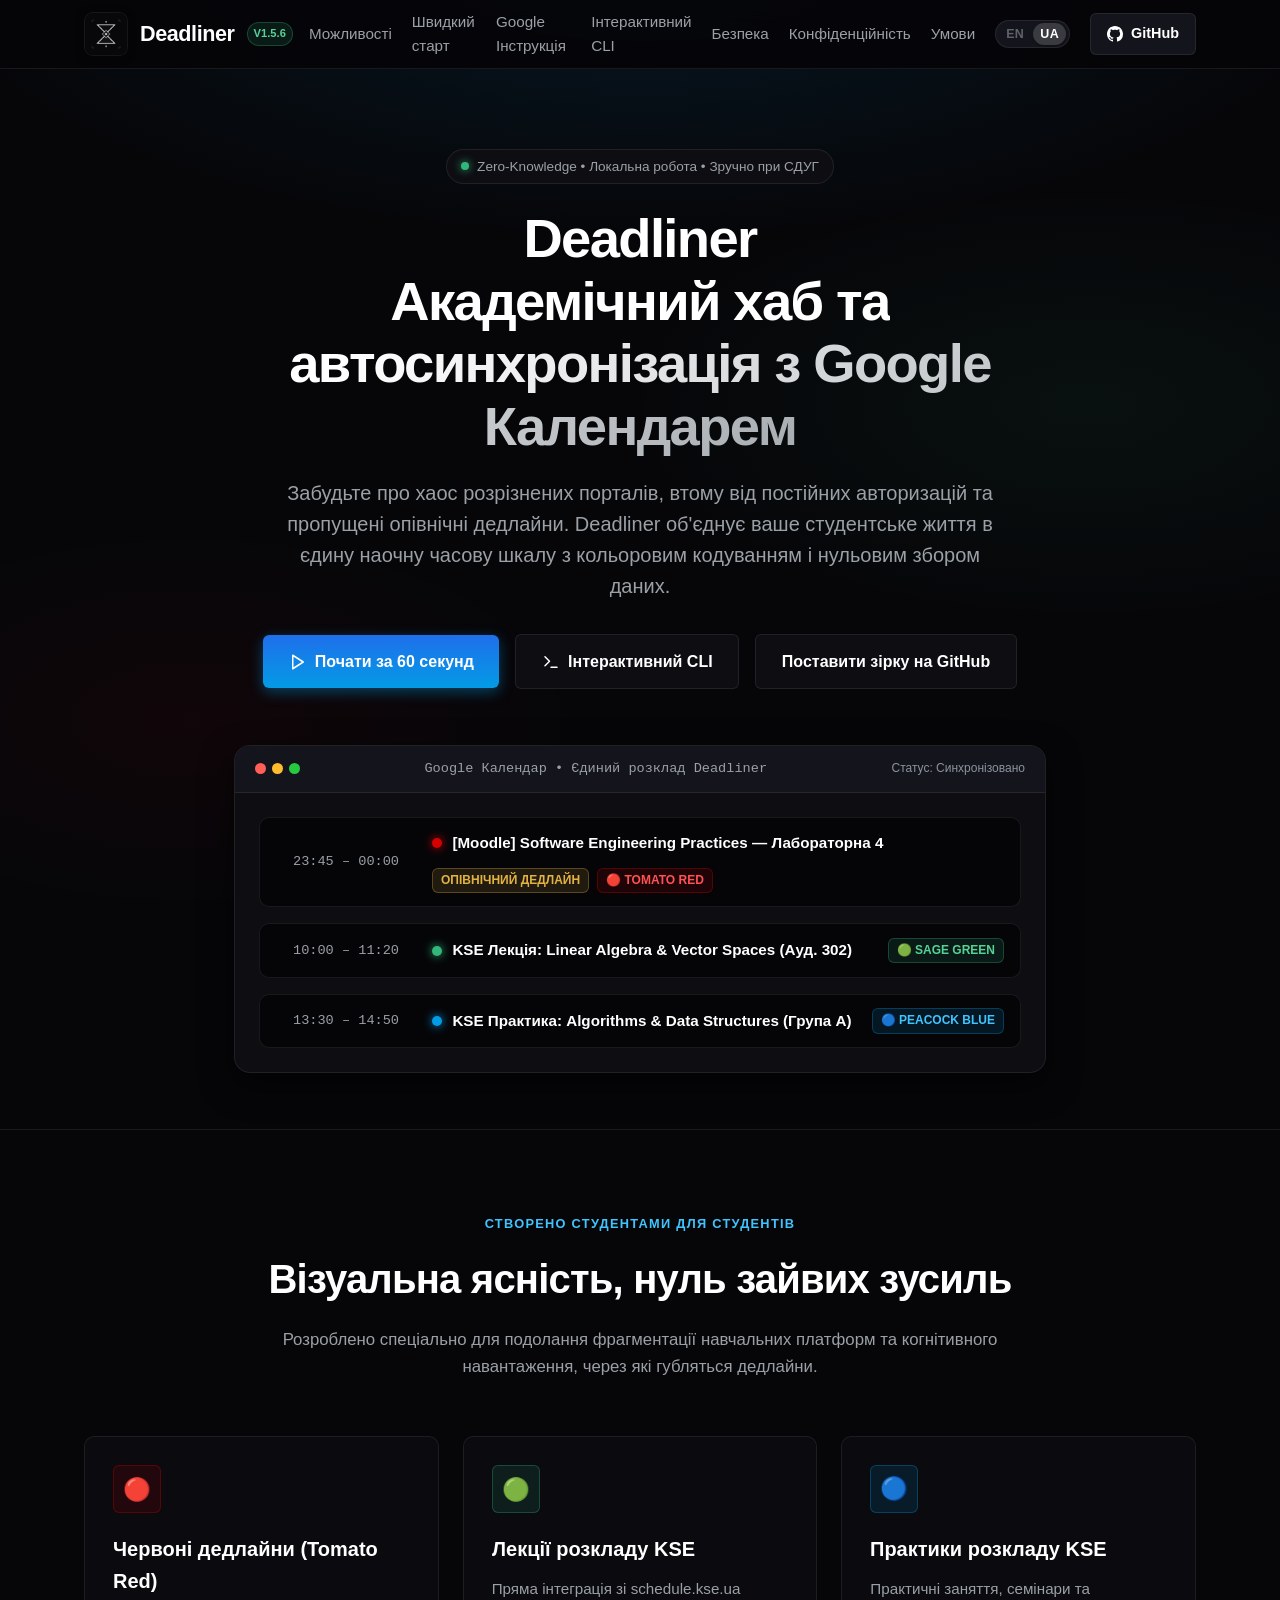
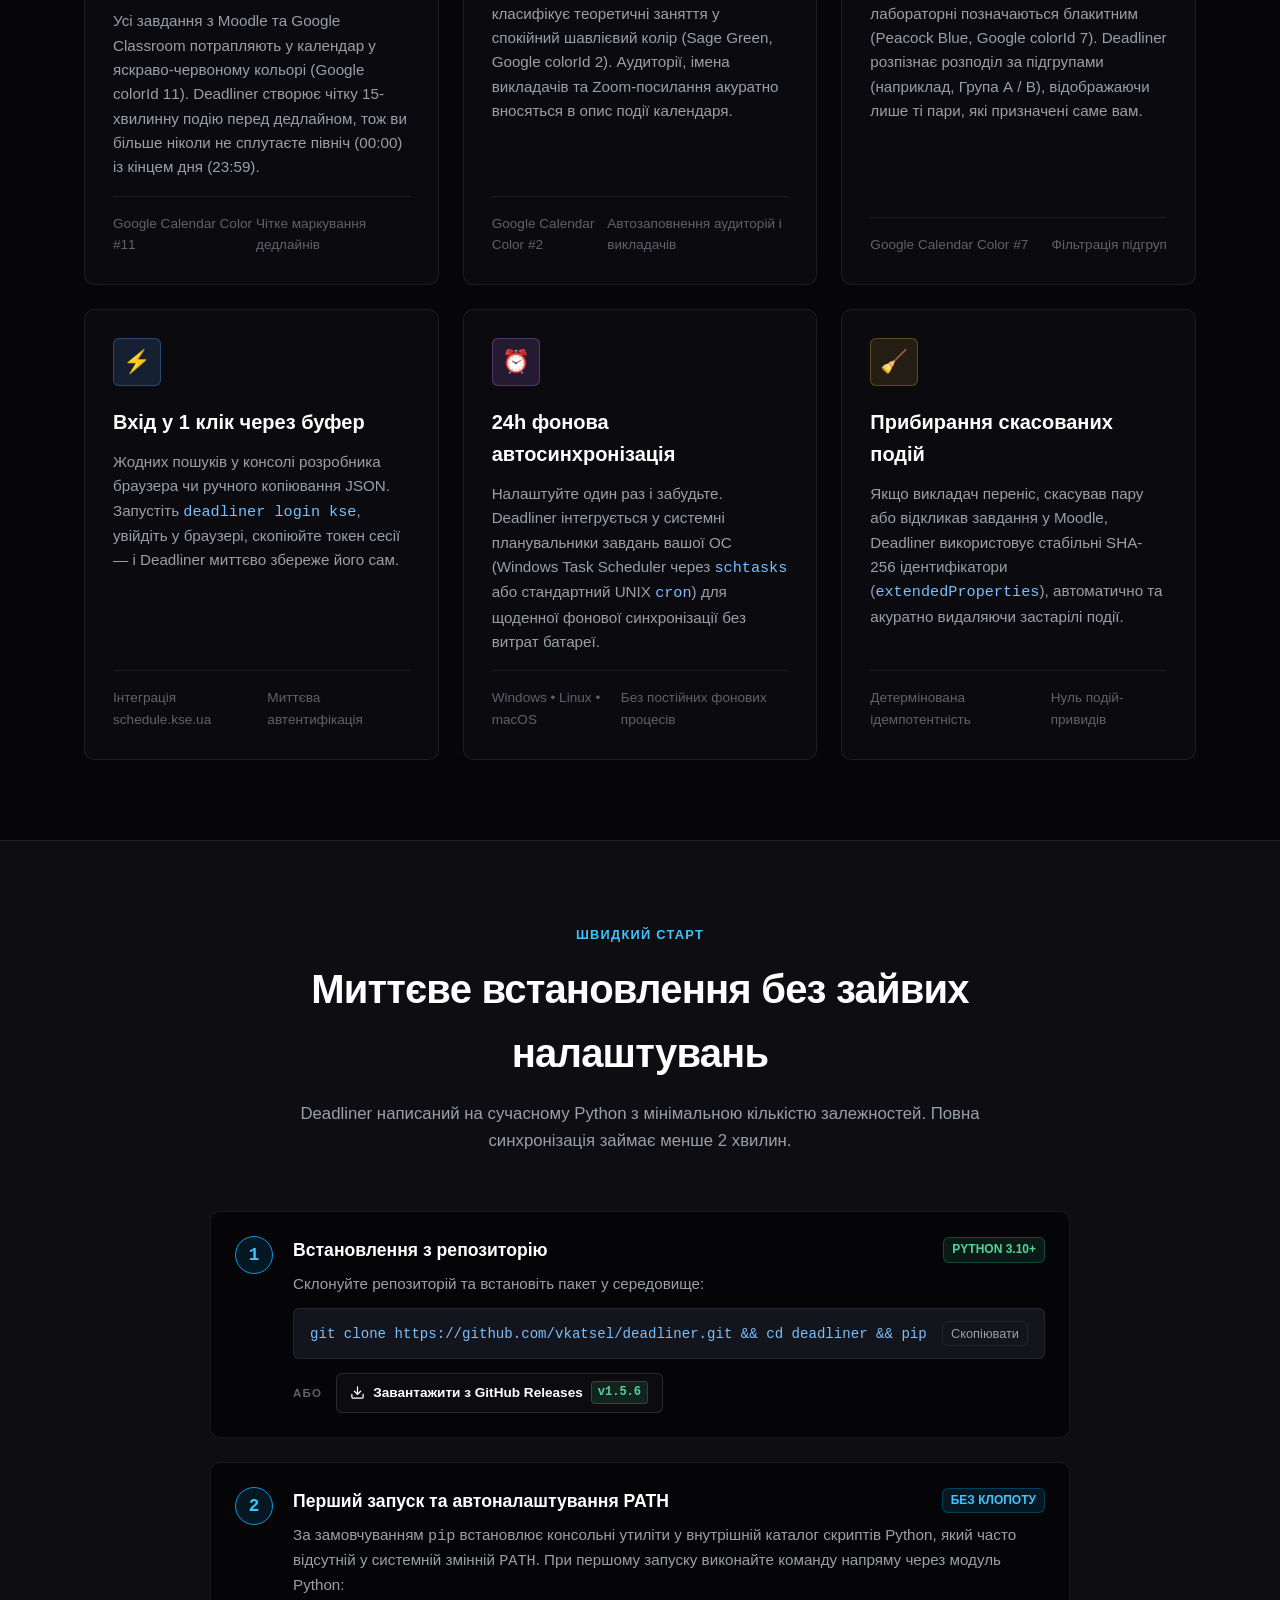
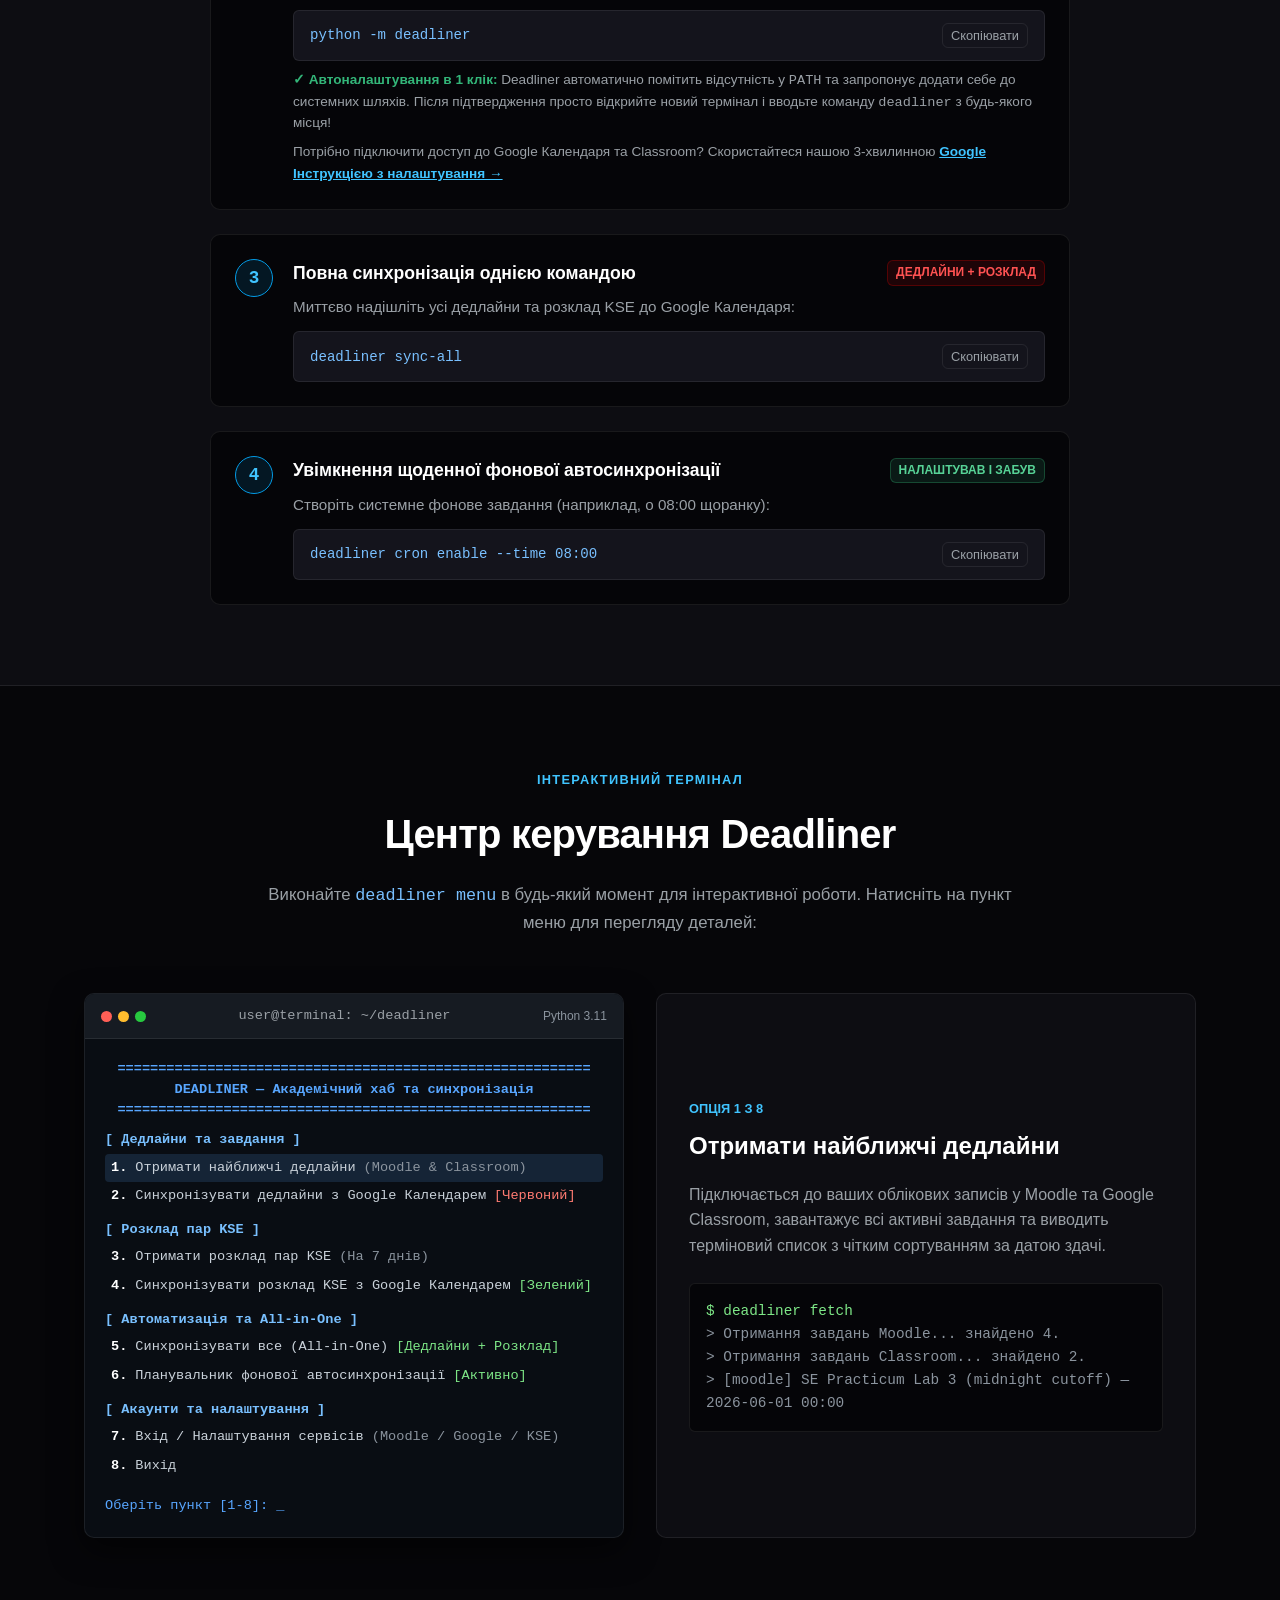
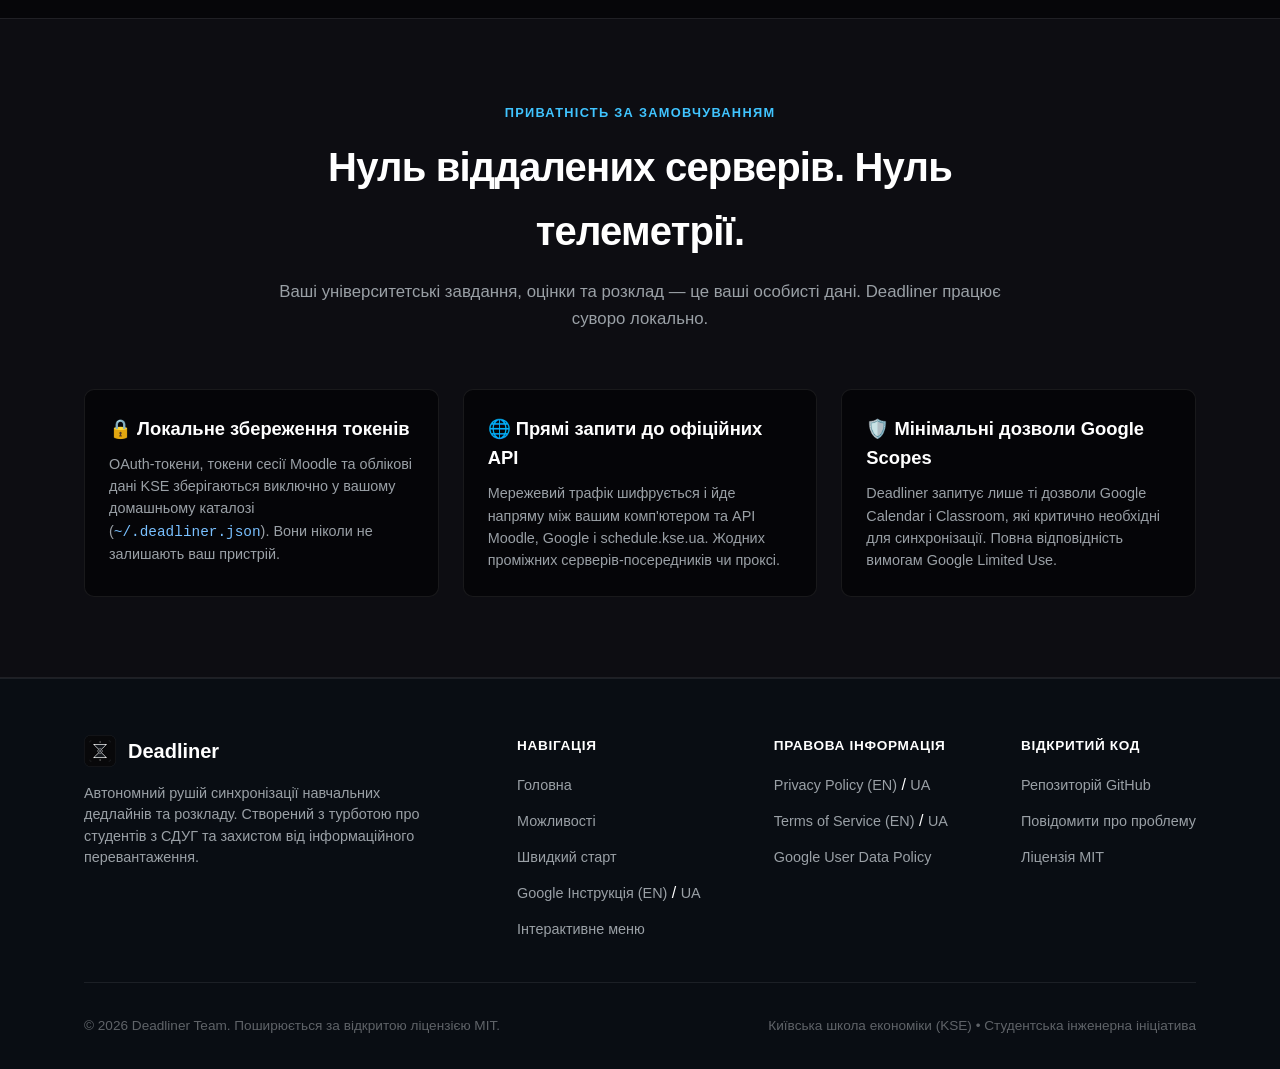
==== docs/uk/index.html @ 5d788db0 "refactor(docs): organize Ukrainian localization into docs/uk/ subfolder and standardize relative lin" ====
<!DOCTYPE html>
<html lang="uk">
<head>
  <meta charset="UTF-8">
  <meta name="viewport" content="width=device-width, initial-scale=1.0">
  <title>Deadliner — Академічний хаб та синхронізація з календарем</title>
  <meta name="description" content="Більше жодних пропущених дедлайнів в університеті. Автоматична синхронізація з Moodle та розкладом KSE напряму до вашого Google Календаря.">
  <link rel="icon" type="image/png" href="../assets/logo.png">
  <link rel="stylesheet" href="../assets/style.css">
  <meta name="google-site-verification" content="aEbnSVAT5-mh2hJIc8EtZsvRGz0whY2GfawaGZKs8vk" />
</head>
<body>
  <!-- Site Header / Navigation -->
  <header class="site-header">
    <div class="container nav-wrap">
      <a href="index.html" class="brand-link" aria-label="Deadliner Головна">
        <img src="../assets/logo.png" alt="Логотип Deadliner" class="brand-logo" width="44" height="44">
        <span class="brand-title">Deadliner</span>
        <span class="brand-badge">v1.5.6</span>
      </a>
      <nav class="main-nav" aria-label="Головна навігація">
        <a href="#features" class="nav-link">Можливості</a>
        <a href="#quickstart" class="nav-link">Швидкий старт</a>
        <a href="google_setup_guide.html" class="nav-link">Google Інструкція</a>
        <a href="#menu-showcase" class="nav-link">Інтерактивний CLI</a>
        <a href="#security" class="nav-link">Безпека</a>
        <a href="privacy.html" class="nav-link">Конфіденційність</a>
        <a href="terms.html" class="nav-link">Умови</a>
        <div class="lang-switch" aria-label="Вибір мови">
          <a href="../index.html" class="lang-opt" title="English version">EN</a>
          <span class="lang-opt active" aria-current="page">UA</span>
        </div>
        <a href="https://github.com/vkatsel/deadliner" class="btn-github" target="_blank" rel="noopener noreferrer">
          <svg height="16" width="16" viewBox="0 0 16 16" fill="currentColor" aria-hidden="true">
            <path d="M8 0C3.58 0 0 3.58 0 8c0 3.54 2.29 6.53 5.47 7.59.4.07.55-.17.55-.38 0-.19-.01-.82-.01-1.49-2.01.37-2.53-.49-2.69-.94-.09-.23-.48-.94-.82-1.13-.28-.15-.68-.52-.01-.53.63-.01 1.08.58 1.23.82.72 1.21 1.87.87 2.33.66.07-.52.28-.87.51-1.07-1.78-.2-3.64-.89-3.64-3.95 0-.87.31-1.59.82-2.15-.08-.2-.36-1.02.08-2.12 0 0 .67-.21 2.2.82.64-.18 1.32-.27 2-.27.68 0 1.36.09 2 .27 1.53-1.04 2.2-.82 2.2-.82.44 1.1.16 1.92.08 2.12.51.56.82 1.27.82 2.15 0 3.07-1.87 3.75-3.65 3.95.29.25.54.73.54 1.48 0 1.07-.01 1.93-.01 2.2 0 .21.15.46.55.38A8.013 8.013 0 0016 8c0-4.42-3.58-8-8-8z"></path>
          </svg>
          GitHub
        </a>
      </nav>
    </div>
  </header>

  <!-- Hero Section -->
  <main>
    <section class="hero-section">
      <div class="container hero-content">
        <div class="hero-pill">
          <span class="dot"></span>
          <span>Zero-Knowledge &bull; Локальна робота &bull; Зручно при СДУГ</span>
        </div>

        <h1 class="hero-title">
          Deadliner<br>
          <span class="gradient-text">Академічний хаб та автосинхронізація з Google Календарем</span>
        </h1>

        <p class="hero-subtitle">
          Забудьте про хаос розрізнених порталів, втому від постійних авторизацій та пропущені опівнічні дедлайни.
          Deadliner об'єднує ваше студентське життя в єдину наочну часову шкалу з кольоровим кодуванням і нульовим збором даних.
        </p>

        <div class="hero-actions">
          <a href="#quickstart" class="btn-primary">
            <svg width="18" height="18" viewBox="0 0 24 24" fill="none" stroke="currentColor" stroke-width="2" stroke-linecap="round" stroke-linejoin="round"><polygon points="5 3 19 12 5 21 5 3"></polygon></svg>
            Почати за 60 секунд
          </a>
          <a href="#menu-showcase" class="btn-secondary">
            <svg width="18" height="18" viewBox="0 0 24 24" fill="none" stroke="currentColor" stroke-width="2" stroke-linecap="round" stroke-linejoin="round"><polyline points="4 17 10 11 4 5"></polyline><line x1="12" y1="19" x2="20" y2="19"></line></svg>
            Інтерактивний CLI
          </a>
          <a href="https://github.com/vkatsel/deadliner" class="btn-secondary" target="_blank" rel="noopener noreferrer">
            Поставити зірку на GitHub
          </a>
        </div>

        <!-- Live Calendar Visualization Card -->
        <div class="hero-preview" aria-label="Попередній перегляд календаря">
          <div class="preview-topbar">
            <div class="window-dots">
              <span class="window-dot dot-red"></span>
              <span class="window-dot dot-yellow"></span>
              <span class="window-dot dot-green"></span>
            </div>
            <span class="preview-title">Google Календар &bull; Єдиний розклад Deadliner</span>
            <span style="font-size: 0.75rem; color: #8b949e;">Статус: Синхронізовано</span>
          </div>

          <div class="calendar-mockup">
            <!-- Event 1: Red Deadline -->
            <div class="calendar-row">
              <div class="calendar-time">23:45 – 00:00</div>
              <div class="calendar-event">
                <div class="event-details">
                  <span class="event-indicator indicator-tomato" title="Tomato Red Дедлайн"></span>
                  <span class="event-title">[Moodle] Software Engineering Practices — Лабораторна 4</span>
                </div>
                <div style="display: flex; gap: 0.5rem; align-items: center;">
                  <span class="badge-tag badge-warning">опівнічний дедлайн</span>
                  <span class="badge-tag badge-tomato">🔴 Tomato Red</span>
                </div>
              </div>
            </div>

            <!-- Event 2: Green Lecture -->
            <div class="calendar-row">
              <div class="calendar-time">10:00 – 11:20</div>
              <div class="calendar-event">
                <div class="event-details">
                  <span class="event-indicator indicator-sage" title="Sage Green Лекція"></span>
                  <span class="event-title">KSE Лекція: Linear Algebra &amp; Vector Spaces (Ауд. 302)</span>
                </div>
                <div style="display: flex; gap: 0.5rem; align-items: center;">
                  <span class="badge-tag badge-sage">🟢 Sage Green</span>
                </div>
              </div>
            </div>

            <!-- Event 3: Blue Practice -->
            <div class="calendar-row">
              <div class="calendar-time">13:30 – 14:50</div>
              <div class="calendar-event">
                <div class="event-details">
                  <span class="event-indicator indicator-peacock" title="Peacock Blue Практика"></span>
                  <span class="event-title">KSE Практика: Algorithms &amp; Data Structures (Група A)</span>
                </div>
                <div style="display: flex; gap: 0.5rem; align-items: center;">
                  <span class="badge-tag badge-peacock">🔵 Peacock Blue</span>
                </div>
              </div>
            </div>
          </div>
        </div>
      </div>
    </section>

    <!-- Visual Features Section -->
    <section id="features" class="features-section">
      <div class="container">
        <div class="section-header">
          <span class="section-subtitle-badge">Створено студентами для студентів</span>
          <h2 class="section-title">Візуальна ясність, нуль зайвих зусиль</h2>
          <p class="section-description">
            Розроблено спеціально для подолання фрагментації навчальних платформ та когнітивного навантаження, через які губляться дедлайни.
          </p>
        </div>

        <div class="features-grid">
          <!-- Feature 1: Tomato Red Deadlines -->
          <article class="feature-card card-tomato">
            <div class="feature-icon-wrap">🔴</div>
            <h3 class="feature-title">Червоні дедлайни (Tomato Red)</h3>
            <p class="feature-desc">
              Усі завдання з Moodle та Google Classroom потрапляють у календар у яскраво-червоному кольорі (Google colorId 11). Deadliner створює чітку 15-хвилинну подію перед дедлайном, тож ви більше ніколи не сплутаєте північ (00:00) із кінцем дня (23:59).
            </p>
            <div class="feature-meta">
              <span>Google Calendar Color #11</span>
              <span>Чітке маркування дедлайнів</span>
            </div>
          </article>

          <!-- Feature 2: Sage Green Lectures -->
          <article class="feature-card card-sage">
            <div class="feature-icon-wrap">🟢</div>
            <h3 class="feature-title">Лекції розкладу KSE</h3>
            <p class="feature-desc">
              Пряма інтеграція зі schedule.kse.ua класифікує теоретичні заняття у спокійний шавлієвий колір (Sage Green, Google colorId 2). Аудиторії, імена викладачів та Zoom-посилання акуратно вносяться в опис події календаря.
            </p>
            <div class="feature-meta">
              <span>Google Calendar Color #2</span>
              <span>Автозаповнення аудиторій і викладачів</span>
            </div>
          </article>

          <!-- Feature 3: Peacock Blue Practices -->
          <article class="feature-card card-peacock">
            <div class="feature-icon-wrap">🔵</div>
            <h3 class="feature-title">Практики розкладу KSE</h3>
            <p class="feature-desc">
              Практичні заняття, семінари та лабораторні позначаються блакитним (Peacock Blue, Google colorId 7). Deadliner розпізнає розподіл за підгрупами (наприклад, Група А / B), відображаючи лише ті пари, які призначені саме вам.
            </p>
            <div class="feature-meta">
              <span>Google Calendar Color #7</span>
              <span>Фільтрація підгруп</span>
            </div>
          </article>

          <!-- Feature 4: 1-Click Clipboard Login -->
          <article class="feature-card card-cyan">
            <div class="feature-icon-wrap">⚡</div>
            <h3 class="feature-title">Вхід у 1 клік через буфер</h3>
            <p class="feature-desc">
              Жодних пошуків у консолі розробника браузера чи ручного копіювання JSON. Запустіть <code style="color: #79c0ff;">deadliner login kse</code>, увійдіть у браузері, скопіюйте токен сесії — і Deadliner миттєво збереже його сам.
            </p>
            <div class="feature-meta">
              <span>Інтеграція schedule.kse.ua</span>
              <span>Миттєва автентифікація</span>
            </div>
          </article>

          <!-- Feature 5: 24h Background Auto-Sync -->
          <article class="feature-card card-purple">
            <div class="feature-icon-wrap">⏰</div>
            <h3 class="feature-title">24h фонова автосинхронізація</h3>
            <p class="feature-desc">
              Налаштуйте один раз і забудьте. Deadliner інтегрується у системні планувальники завдань вашої ОС (Windows Task Scheduler через <code style="color: #79c0ff;">schtasks</code> або стандартний UNIX <code style="color: #79c0ff;">cron</code>) для щоденної фонової синхронізації без витрат батареї.
            </p>
            <div class="feature-meta">
              <span>Windows &bull; Linux &bull; macOS</span>
              <span>Без постійних фонових процесів</span>
            </div>
          </article>

          <!-- Feature 6: Automatic Cancellation Reconciliation -->
          <article class="feature-card card-amber">
            <div class="feature-icon-wrap">🧹</div>
            <h3 class="feature-title">Прибирання скасованих подій</h3>
            <p class="feature-desc">
              Якщо викладач переніс, скасував пару або відкликав завдання у Moodle, Deadliner використовує стабільні SHA-256 ідентифікатори (<code style="color: #79c0ff;">extendedProperties</code>), автоматично та акуратно видаляючи застарілі події.
            </p>
            <div class="feature-meta">
              <span>Детермінована ідемпотентність</span>
              <span>Нуль подій-привидів</span>
            </div>
          </article>
        </div>
      </div>
    </section>

    <!-- Quickstart / Installation Guide -->
    <section id="quickstart" class="quickstart-section">
      <div class="container">
        <div class="section-header">
          <span class="section-subtitle-badge">Швидкий старт</span>
          <h2 class="section-title">Миттєве встановлення без зайвих налаштувань</h2>
          <p class="section-description">
            Deadliner написаний на сучасному Python з мінімальною кількістю залежностей. Повна синхронізація займає менше 2 хвилин.
          </p>
        </div>

        <div class="steps-list">
          <!-- Step 1 -->
          <div class="step-item">
            <div class="step-num">1</div>
            <div class="step-body">
              <div class="step-header">
                <h3 class="step-title">Встановлення з репозиторію</h3>
                <span class="badge-tag badge-sage">Python 3.10+</span>
              </div>
              <p class="step-desc">Склонуйте репозиторій та встановіть пакет у середовище:</p>
              <div class="code-box">
                <code>git clone https://github.com/vkatsel/deadliner.git &amp;&amp; cd deadliner &amp;&amp; pip install -e .</code>
                <button class="btn-copy" onclick="copyCode(this, 'git clone https://github.com/vkatsel/deadliner.git && cd deadliner && pip install -e .')">Скопіювати</button>
              </div>
              <div class="install-alt-wrap">
                <span class="or-separator">АБО</span>
                <a href="https://github.com/vkatsel/deadliner/releases/latest" class="btn-release" target="_blank" rel="noopener noreferrer">
                  <svg width="15" height="15" viewBox="0 0 24 24" fill="none" stroke="currentColor" stroke-width="2" stroke-linecap="round" stroke-linejoin="round"><path d="M21 15v4a2 2 0 0 1-2 2H5a2 2 0 0 1-2-2v-4"></path><polyline points="7 10 12 15 17 10"></polyline><line x1="12" y1="15" x2="12" y2="3"></line></svg>
                  <span>Завантажити з GitHub Releases</span>
                  <span class="release-tag-badge">v1.5.6</span>
                </a>
              </div>
            </div>
          </div>

          <!-- Step 2 -->
          <div class="step-item">
            <div class="step-num">2</div>
            <div class="step-body">
              <div class="step-header">
                <h3 class="step-title">Перший запуск та автоналаштування PATH</h3>
                <span class="badge-tag badge-peacock">Без клопоту</span>
              </div>
              <p class="step-desc">
                За замовчуванням <code>pip</code> встановлює консольні утиліти у внутрішній каталог скриптів Python, який часто відсутній у системній змінній <code>PATH</code>. При першому запуску виконайте команду напряму через модуль Python:
              </p>
              <div class="code-box">
                <code>python -m deadliner</code>
                <button class="btn-copy" onclick="copyCode(this, 'python -m deadliner')">Скопіювати</button>
              </div>
              <p style="margin-top: 0.6rem; font-size: 0.85rem; color: var(--text-secondary); line-height: 1.5;">
                <span style="color: #33b679; font-weight: 600;">✓ Автоналаштування в 1 клік:</span> Deadliner автоматично помітить відсутність у <code>PATH</code> та запропонує додати себе до системних шляхів. Після підтвердження просто відкрийте новий термінал і вводьте команду <code>deadliner</code> з будь-якого місця!
              </p>
              <p style="margin-top: 0.5rem; font-size: 0.85rem; color: var(--text-secondary);">
                Потрібно підключити доступ до Google Календаря та Classroom? Скористайтеся нашою 3-хвилинною 
                <a href="google_setup_guide.html" style="color: var(--color-peacock-light); text-decoration: underline; font-weight: 600;">Google Інструкцією з налаштування &rarr;</a>
              </p>
            </div>
          </div>

          <!-- Step 3 -->
          <div class="step-item">
            <div class="step-num">3</div>
            <div class="step-body">
              <div class="step-header">
                <h3 class="step-title">Повна синхронізація однією командою</h3>
                <span class="badge-tag badge-tomato">Дедлайни + Розклад</span>
              </div>
              <p class="step-desc">Миттєво надішліть усі дедлайни та розклад KSE до Google Календаря:</p>
              <div class="code-box">
                <code>deadliner sync-all</code>
                <button class="btn-copy" onclick="copyCode(this, 'deadliner sync-all')">Скопіювати</button>
              </div>
            </div>
          </div>

          <!-- Step 4 -->
          <div class="step-item">
            <div class="step-num">4</div>
            <div class="step-body">
              <div class="step-header">
                <h3 class="step-title">Увімкнення щоденної фонової автосинхронізації</h3>
                <span class="badge-tag badge-sage">Налаштував і забув</span>
              </div>
              <p class="step-desc">Створіть системне фонове завдання (наприклад, о 08:00 щоранку):</p>
              <div class="code-box">
                <code>deadliner cron enable --time 08:00</code>
                <button class="btn-copy" onclick="copyCode(this, 'deadliner cron enable --time 08:00')">Скопіювати</button>
              </div>
            </div>
          </div>
        </div>
      </div>
    </section>

    <!-- Interactive Menu Showcase -->
    <section id="menu-showcase" class="menu-section">
      <div class="container">
        <div class="section-header">
          <span class="section-subtitle-badge">Інтерактивний термінал</span>
          <h2 class="section-title">Центр керування Deadliner</h2>
          <p class="section-description">
            Виконайте <code style="color: #79c0ff;">deadliner menu</code> в будь-який момент для інтерактивної роботи. Натисніть на пункт меню для перегляду деталей:
          </p>
        </div>

        <div class="menu-layout">
          <!-- Terminal View -->
          <div class="terminal-window">
            <div class="terminal-header">
              <div class="window-dots">
                <span class="window-dot dot-red"></span>
                <span class="window-dot dot-yellow"></span>
                <span class="window-dot dot-green"></span>
              </div>
              <span class="preview-title">user@terminal: ~/deadliner</span>
              <span style="font-size: 0.75rem; color: #8b949e;">Python 3.11</span>
            </div>

            <div class="terminal-body" id="terminal-options">
              <div class="terminal-title-bar">==========================================================<br>DEADLINER — Академічний хаб та синхронізація<br>==========================================================</div>

              <div class="term-section-header">[ Дедлайни та завдання ]</div>
              <div class="term-opt active" data-opt="1" onclick="selectOption('1')">
                <span class="num">1.</span>
                <span class="text">Отримати найближчі дедлайни</span>
                <span class="badge-dim">(Moodle &amp; Classroom)</span>
              </div>
              <div class="term-opt" data-opt="2" onclick="selectOption('2')">
                <span class="num">2.</span>
                <span class="text">Синхронізувати дедлайни з Google Календарем</span>
                <span class="badge-red">[Червоний]</span>
              </div>

              <div class="term-section-header">[ Розклад пар KSE ]</div>
              <div class="term-opt" data-opt="3" onclick="selectOption('3')">
                <span class="num">3.</span>
                <span class="text">Отримати розклад пар KSE</span>
                <span class="badge-dim">(На 7 днів)</span>
              </div>
              <div class="term-opt" data-opt="4" onclick="selectOption('4')">
                <span class="num">4.</span>
                <span class="text">Синхронізувати розклад KSE з Google Календарем</span>
                <span class="badge-green">[Зелений]</span>
              </div>

              <div class="term-section-header">[ Автоматизація та All-in-One ]</div>
              <div class="term-opt" data-opt="5" onclick="selectOption('5')">
                <span class="num">5.</span>
                <span class="text">Синхронізувати все (All-in-One)</span>
                <span class="badge-green">[Дедлайни + Розклад]</span>
              </div>
              <div class="term-opt" data-opt="6" onclick="selectOption('6')">
                <span class="num">6.</span>
                <span class="text">Планувальник фонової автосинхронізації</span>
                <span class="badge-green">[Активно]</span>
              </div>

              <div class="term-section-header">[ Акаунти та налаштування ]</div>
              <div class="term-opt" data-opt="7" onclick="selectOption('7')">
                <span class="num">7.</span>
                <span class="text">Вхід / Налаштування сервісів</span>
                <span class="badge-dim">(Moodle / Google / KSE)</span>
              </div>
              <div class="term-opt" data-opt="8" onclick="selectOption('8')">
                <span class="num">8.</span>
                <span class="text">Вихід</span>
              </div>

              <div style="margin-top: 1rem; color: #58a6ff;">Оберіть пункт [1-8]: <span id="term-input-cursor">_</span></div>
            </div>
          </div>

          <!-- Inspector View -->
          <div class="menu-inspector">
            <span class="inspector-tag" id="inspector-badge">ОПЦІЯ 1 З 8</span>
            <h3 class="inspector-title" id="inspector-title">Отримати найближчі дедлайни</h3>
            <p class="inspector-desc" id="inspector-desc">
              Підключається до ваших облікових записів у Moodle та Google Classroom, завантажує всі активні завдання та виводить терміновий список з чітким сортуванням за датою здачі.
            </p>
            <div class="inspector-cmd-preview" id="inspector-cmd">
              $ deadliner fetch<br>
              <span style="color: #8b949e;">&gt; Отримання завдань Moodle... знайдено 4.<br>&gt; Отримання завдань Classroom... знайдено 2.<br>&gt; [moodle] SE Practicum Lab 3 (midnight cutoff) — 2026-06-01 00:00</span>
            </div>
          </div>
        </div>
      </div>
    </section>

    <!-- Local-First & Zero-Knowledge Architecture -->
    <section id="security" class="security-section">
      <div class="container">
        <div class="section-header">
          <span class="section-subtitle-badge">Приватність за замовчуванням</span>
          <h2 class="section-title">Нуль віддалених серверів. Нуль телеметрії.</h2>
          <p class="section-description">
            Ваші університетські завдання, оцінки та розклад — це ваші особисті дані. Deadliner працює суворо локально.
          </p>
        </div>

        <div class="security-grid">
          <div class="security-card">
            <h3>🔒 Локальне збереження токенів</h3>
            <p>
              OAuth-токени, токени сесії Moodle та облікові дані KSE зберігаються виключно у вашому домашньому каталозі (<code style="color: #79c0ff;">~/.deadliner.json</code>). Вони ніколи не залишають ваш пристрій.
            </p>
          </div>

          <div class="security-card">
            <h3>🌐 Прямі запити до офіційних API</h3>
            <p>
              Мережевий трафік шифрується і йде напряму між вашим комп'ютером та API Moodle, Google і schedule.kse.ua. Жодних проміжних серверів-посередників чи проксі.
            </p>
          </div>

          <div class="security-card">
            <h3>🛡️ Мінімальні дозволи Google Scopes</h3>
            <p>
              Deadliner запитує лише ті дозволи Google Calendar і Classroom, які критично необхідні для синхронізації. Повна відповідність вимогам Google Limited Use.
            </p>
          </div>
        </div>
      </div>
    </section>
  </main>

  <!-- Site Footer -->
  <footer class="site-footer">
    <div class="container">
      <div class="footer-top">
        <div class="footer-brand">
          <div class="footer-logo-row">
            <img src="../assets/logo.png" alt="Логотип Deadliner" width="32" height="32" style="border-radius: 4px;">
            <span class="footer-brand-title">Deadliner</span>
          </div>
          <p class="footer-tagline">
            Автономний рушій синхронізації навчальних дедлайнів та розкладу. Створений з турботою про студентів з СДУГ та захистом від інформаційного перевантаження.
          </p>
        </div>

        <div class="footer-nav-col">
          <h4>Навігація</h4>
          <ul>
            <li><a href="index.html">Головна</a></li>
            <li><a href="#features">Можливості</a></li>
            <li><a href="#quickstart">Швидкий старт</a></li>
            <li><a href="../google_setup_guide.html">Google Інструкція (EN)</a> / <a href="google_setup_guide.html">UA</a></li>
            <li><a href="#menu-showcase">Інтерактивне меню</a></li>
          </ul>
        </div>

        <div class="footer-nav-col">
          <h4>Правова інформація</h4>
          <ul>
            <li><a href="../privacy.html">Privacy Policy (EN)</a> / <a href="privacy.html">UA</a></li>
            <li><a href="../terms.html">Terms of Service (EN)</a> / <a href="terms.html">UA</a></li>
            <li><a href="https://developers.google.com/terms/api-services-user-data-policy" target="_blank" rel="noopener noreferrer">Google User Data Policy</a></li>
          </ul>
        </div>

        <div class="footer-nav-col">
          <h4>Відкритий код</h4>
          <ul>
            <li><a href="https://github.com/vkatsel/deadliner" target="_blank" rel="noopener noreferrer">Репозиторій GitHub</a></li>
            <li><a href="https://github.com/vkatsel/deadliner/issues" target="_blank" rel="noopener noreferrer">Повідомити про проблему</a></li>
            <li><a href="https://github.com/vkatsel/deadliner/blob/main/LICENSE" target="_blank" rel="noopener noreferrer">Ліцензія MIT</a></li>
          </ul>
        </div>
      </div>

      <div class="footer-bottom">
        <div>&copy; 2026 Deadliner Team. Поширюється за відкритою ліцензією MIT.</div>
        <div>Київська школа економіки (KSE) &bull; Студентська інженерна ініціатива</div>
      </div>
    </div>
  </footer>

  <!-- Interactive Menu Script & Copy Utilities -->
  <script>
    const optionData = {
      "1": {
        badge: "ОПЦІЯ 1 З 8",
        title: "Отримати найближчі дедлайни",
        desc: "Підключається до ваших облікових записів у Moodle та Google Classroom, завантажує всі активні завдання та виводить терміновий список з чітким сортуванням за датою здачі.",
        cmd: "$ deadliner fetch\n> [moodle] SE Practicum Lab 3 (midnight cutoff) — 2026-06-01 00:00\n> [classroom] Microeconomics Quiz 2 — 2026-06-02 18:00\nЗнайдено 6 дедлайнів."
      },
      "2": {
        badge: "ОПЦІЯ 2 З 8",
        title: "Синхронізувати дедлайни з Google Календарем",
        desc: "Додає всі завдання з Moodle та Google Classroom до Google Календаря як яскраві червоні події (Tomato Red, #d50000), розташовані за 15 хвилин до строку здачі.",
        cmd: "$ deadliner sync\n> Синхронізація дедлайнів з Google Календарем...\n> Створено 3 нові події [Tomato Red]\n> Оновлено 1 існуючу подію\n> 0 помилок. Синхронізацію завершено."
      },
      "3": {
        badge: "ОПЦІЯ 3 З 8",
        title: "Отримати розклад пар KSE",
        desc: "Отримує розклад занять безпосередньо зі schedule.kse.ua на наступні 7 днів з назвами дисциплін, викладачами, аудиторіями та підгрупами.",
        cmd: "$ deadliner schedule fetch --days 7\n> 2026-06-01 | 10:00-11:20 | Linear Algebra (Лекція) | Ауд. 302\n> 2026-06-01 | 13:30-14:50 | Algorithms (Практика Група А) | Ауд. 204"
      },
      "4": {
        badge: "ОПЦІЯ 4 З 8",
        title: "Синхронізувати розклад KSE з Google Календарем",
        desc: "Переносить університетський розклад до Google Календаря з чітким розділенням: Лекції зеленим (Sage Green, #33b679), а Практики синім (Peacock Blue, #039be5).",
        cmd: "$ deadliner schedule sync --days 7\n> Синхронізація розкладу KSE (7 днів)...\n> Синхронізовано 12 занять (8 Лекцій [Зелені], 4 Практики [Сині]).\n> Скасовані пари успішно видалено з календаря."
      },
      "5": {
        badge: "ОПЦІЯ 5 З 8",
        title: "Синхронізувати все (All-in-One)",
        desc: "Єдина універсальна команда: оновлює всі дедлайни з Moodle і Classroom (червоні), а також лекції (зелені) та практики (сині) з розкладу KSE, прибираючи скасовані події.",
        cmd: "$ deadliner sync-all\n> [1/2] Синхронізація дедлайнів... оновлено 5 подій.\n> [2/2] Синхронізація розкладу... оновлено 14 подій.\n> Усі системи успішно синхронізовано."
      },
      "6": {
        badge: "ОПЦІЯ 6 З 8",
        title: "Планувальник фонової автосинхронізації",
        desc: "Налаштовує щоденну автоматичну фонову синхронізацію через системний планувальник ОС (Windows Task Scheduler або UNIX cron) у бажаний час (за замовчуванням о 08:00 щоранку).",
        cmd: "$ deadliner cron status\n> Щоденна автосинхронізація: УВІМКНЕНО\n> Запланований час: 08:00 щоденно\n> Наступний запуск: Завтра о 08:00\n> Журнал: ~/.deadliner/sync.log"
      },
      "7": {
        badge: "ОПЦІЯ 7 З 8",
        title: "Вхід / Налаштування сервісів",
        desc: "Керування токенами автентифікації: перехоплення токена schedule.kse.ua з буфера обміну в 1 клік, OAuth-вхід Google Календаря/Classroom у браузері та налаштування Moodle.",
        cmd: "$ deadliner login kse\n> Відкрито браузер на schedule.kse.ua\n> Очікування токена сесії з буфера обміну...\n> Токен виявлено! Дані збережено в ~/.deadliner.json."
      },
      "8": {
        badge: "ОПЦІЯ 8 З 8",
        title: "Вихід",
        desc: "Безпечно закриває інтерактивне меню, зберігаючи всі фонові завдання та кешовані налаштування.",
        cmd: "$ deadliner menu\n> Вибір: 8\n> До побачення!"
      }
    };

    function selectOption(optNum) {
      document.querySelectorAll('.term-opt').forEach(el => el.classList.remove('active'));
      const activeEl = document.querySelector(`.term-opt[data-opt="${optNum}"]`);
      if (activeEl) activeEl.classList.add('active');

      const data = optionData[optNum];
      if (data) {
        document.getElementById('inspector-badge').textContent = data.badge;
        document.getElementById('inspector-title').textContent = data.title;
        document.getElementById('inspector-desc').textContent = data.desc;
        document.getElementById('inspector-cmd').innerHTML = data.cmd.replace(/\n/g, '<br>');
        document.getElementById('term-input-cursor').textContent = optNum;
      }
    }

    function copyCode(btn, text) {
      navigator.clipboard.writeText(text).then(() => {
        const orig = btn.textContent;
        btn.textContent = 'Скопійовано!';
        btn.style.color = '#7ee787';
        setTimeout(() => {
          btn.textContent = orig;
          btn.style.color = '';
        }, 2000);
      });
    }
  </script>
</body>
</html>
---- docs/assets/style.css ----
:root {
  --bg-primary: #050508;
  --bg-secondary: #0d0d12;
  --bg-tertiary: #14141c;
  --border-color: rgba(255, 255, 255, 0.08);
  --border-focus: rgba(255, 255, 255, 0.35);
  --text-primary: #ffffff;
  --text-secondary: #9aa0a6;
  --text-muted: #5f6368;

  --color-tomato: #d50000;
  --color-tomato-light: #ff5252;
  --color-tomato-bg: rgba(213, 0, 0, 0.12);

  --color-sage: #33b679;
  --color-sage-light: #57d296;
  --color-sage-bg: rgba(51, 182, 121, 0.12);

  --color-peacock: #039be5;
  --color-peacock-light: #40c4ff;
  --color-peacock-bg: rgba(3, 155, 229, 0.12);

  --color-warning: #e3b341;
  --color-warning-bg: rgba(227, 179, 65, 0.12);

  --radius-sm: 6px;
  --radius-md: 10px;
  --radius-lg: 16px;
  --transition: all 0.2s cubic-bezier(0.16, 1, 0.3, 1);
  --shadow: 0 12px 32px rgba(0, 0, 0, 0.6);
  --font-sans: -apple-system, BlinkMacSystemFont, "Segoe UI", "Noto Sans", Roboto, Helvetica, Arial, sans-serif;
  --font-mono: ui-monospace, SFMono-Regular, "SF Mono", Menlo, Consolas, "Liberation Mono", monospace;
}

*, *::before, *::after {
  box-sizing: border-box;
  margin: 0;
  padding: 0;
}

html {
  scroll-behavior: smooth;
  color-scheme: dark;
}

body {
  background-color: #060609;
  background-image: 
    radial-gradient(ellipse 80% 45% at 50% -5%, rgba(3, 155, 229, 0.12), transparent 70%),
    radial-gradient(ellipse 60% 40% at 85% 45%, rgba(51, 182, 121, 0.06), transparent 60%),
    radial-gradient(ellipse 50% 35% at 15% 80%, rgba(213, 0, 0, 0.05), transparent 60%);
  background-attachment: fixed;
  color: var(--text-primary);
  font-family: var(--font-sans);
  line-height: 1.6;
  -webkit-font-smoothing: antialiased;
  -moz-osx-font-smoothing: grayscale;
  min-height: 100vh;
  display: flex;
  flex-direction: column;
}

a {
  color: var(--color-peacock-light);
  text-decoration: none;
  transition: var(--transition);
}

a:hover {
  text-decoration: underline;
  color: #80d8ff;
}

code, pre {
  font-family: var(--font-mono);
}

.container {
  max-width: 1160px;
  margin: 0 auto;
  padding: 0 1.5rem;
  width: 100%;
}

header.site-header {
  position: sticky;
  top: 0;
  z-index: 100;
  background-color: rgba(6, 6, 9, 0.95);
  backdrop-filter: blur(12px);
  border-bottom: 1px solid var(--border-color);
}

.nav-wrap {
  display: flex;
  align-items: center;
  justify-content: space-between;
  min-height: 68px;
  gap: 1rem;
}

.brand-link {
  display: flex;
  align-items: center;
  gap: 0.75rem;
  text-decoration: none;
  color: var(--text-primary);
  flex-shrink: 0;
}

.brand-logo {
  width: 44px;
  height: 44px;
  border-radius: var(--radius-sm);
  object-fit: contain;
  box-shadow: 0 2px 8px rgba(0, 0, 0, 0.3);
}

.brand-title {
  font-size: 1.35rem;
  font-weight: 700;
  letter-spacing: -0.02em;
}

.brand-badge {
  font-size: 0.7rem;
  font-weight: 600;
  text-transform: uppercase;
  background: var(--color-sage-bg);
  color: var(--color-sage-light);
  border: 1px solid rgba(51, 182, 121, 0.3);
  padding: 2px 6px;
  border-radius: 999px;
}

nav.main-nav {
  display: flex;
  align-items: center;
  gap: 1.25rem;
}

.nav-link {
  color: var(--text-secondary);
  font-weight: 500;
  font-size: 0.95rem;
}

.nav-link:hover {
  color: var(--text-primary);
  text-decoration: none;
}

.btn-github {
  display: inline-flex;
  align-items: center;
  gap: 0.5rem;
  background-color: var(--bg-tertiary);
  border: 1px solid var(--border-color);
  color: var(--text-primary);
  padding: 0.5rem 1rem;
  border-radius: var(--radius-sm);
  font-size: 0.9rem;
  font-weight: 600;
  transition: var(--transition);
}

.btn-github:hover {
  background-color: #30363d;
  border-color: #8b949e;
  text-decoration: none;
}

/* Hero Section */
section.hero-section {
  padding: 5rem 0 3.5rem;
  position: relative;
  overflow: hidden;
}

.hero-content {
  text-align: center;
  max-width: 860px;
  margin: 0 auto;
}

.hero-pill {
  display: inline-flex;
  align-items: center;
  gap: 0.5rem;
  padding: 0.35rem 0.9rem;
  border-radius: 999px;
  background: var(--bg-secondary);
  border: 1px solid var(--border-color);
  font-size: 0.85rem;
  color: var(--text-secondary);
  margin-bottom: 1.5rem;
}

.hero-pill .dot {
  width: 8px;
  height: 8px;
  border-radius: 50%;
  background-color: var(--color-sage);
  box-shadow: 0 0 8px var(--color-sage);
}

.hero-title {
  font-size: clamp(2.2rem, 5vw, 3.4rem);
  font-weight: 800;
  line-height: 1.15;
  letter-spacing: -0.03em;
  margin-bottom: 1.25rem;
}

.hero-title .gradient-text {
  background: linear-gradient(135deg, #ffffff 15%, #9aa0a6 45%, #ffffff 75%, #039be5 95%);
  background-size: 250% auto;
  -webkit-background-clip: text;
  -webkit-text-fill-color: transparent;
  animation: textShimmer 9s cubic-bezier(0.16, 1, 0.3, 1) infinite alternate;
}

@keyframes textShimmer {
  0% { background-position: 0% 50%; }
  100% { background-position: 100% 50%; }
}

.hero-subtitle {
  font-size: clamp(1.05rem, 2.5vw, 1.25rem);
  color: var(--text-secondary);
  max-width: 720px;
  margin: 0 auto 2rem;
  line-height: 1.55;
}

.hero-actions {
  display: flex;
  gap: 1rem;
  justify-content: center;
  align-items: center;
  flex-wrap: wrap;
  margin-bottom: 3.5rem;
}

.btn-primary {
  display: inline-flex;
  align-items: center;
  gap: 0.5rem;
  background: linear-gradient(180deg, #1f6feb 0%, #039be5 100%);
  color: #ffffff;
  padding: 0.85rem 1.6rem;
  border-radius: var(--radius-sm);
  font-size: 1rem;
  font-weight: 600;
  box-shadow: 0 4px 14px rgba(3, 155, 229, 0.4);
  transition: var(--transition);
}

.btn-primary:hover {
  filter: brightness(1.15);
  box-shadow: 0 6px 20px rgba(3, 155, 229, 0.55);
  text-decoration: none;
  color: #ffffff;
}

.btn-secondary {
  display: inline-flex;
  align-items: center;
  gap: 0.5rem;
  background: var(--bg-secondary);
  border: 1px solid var(--border-color);
  color: var(--text-primary);
  padding: 0.85rem 1.6rem;
  border-radius: var(--radius-sm);
  font-size: 1rem;
  font-weight: 600;
  transition: var(--transition);
}

.btn-secondary:hover {
  background: var(--bg-tertiary);
  border-color: #8b949e;
  text-decoration: none;
}

/* Hero Live Preview Card */
.hero-preview {
  background: var(--bg-secondary);
  border: 1px solid var(--border-color);
  border-radius: var(--radius-lg);
  box-shadow: var(--shadow);
  overflow: hidden;
  max-width: 900px;
  margin: 0 auto;
}

.preview-topbar {
  display: flex;
  align-items: center;
  justify-content: space-between;
  padding: 0.75rem 1.25rem;
  background: var(--bg-tertiary);
  border-bottom: 1px solid var(--border-color);
}

.window-dots {
  display: flex;
  gap: 6px;
}

.window-dot {
  width: 11px;
  height: 11px;
  border-radius: 50%;
}

.dot-red { background: #ff5f56; }
.dot-yellow { background: #ffbd2e; }
.dot-green { background: #27c93f; }

.preview-title {
  font-size: 0.85rem;
  font-family: var(--font-mono);
  color: var(--text-secondary);
}

.calendar-mockup {
  padding: 1.5rem;
  display: flex;
  flex-direction: column;
  gap: 1rem;
}

.calendar-row {
  display: grid;
  grid-template-columns: 140px 1fr;
  align-items: center;
  gap: 1rem;
  padding: 0.85rem 1rem;
  border-radius: var(--radius-md);
  background: var(--bg-primary);
  border: 1px solid var(--border-color);
  transition: var(--transition);
}

.calendar-row:hover {
  transform: translateX(4px);
}

.calendar-time {
  font-family: var(--font-mono);
  font-size: 0.85rem;
  color: var(--text-secondary);
}

.calendar-event {
  display: flex;
  align-items: center;
  justify-content: space-between;
  gap: 0.75rem;
  flex-wrap: wrap;
}

.event-details {
  display: flex;
  align-items: center;
  gap: 0.65rem;
}

.event-indicator {
  width: 10px;
  height: 10px;
  border-radius: 50%;
  flex-shrink: 0;
}

.indicator-tomato {
  background-color: var(--color-tomato);
  box-shadow: 0 0 10px var(--color-tomato);
}

.indicator-sage {
  background-color: var(--color-sage);
  box-shadow: 0 0 10px var(--color-sage);
}

.indicator-peacock {
  background-color: var(--color-peacock);
  box-shadow: 0 0 10px var(--color-peacock);
}

.event-title {
  font-weight: 600;
  font-size: 0.95rem;
}

.badge-tag {
  font-size: 0.75rem;
  font-weight: 600;
  padding: 2px 8px;
  border-radius: var(--radius-sm);
  text-transform: uppercase;
}

.badge-tomato {
  background: var(--color-tomato-bg);
  color: var(--color-tomato-light);
  border: 1px solid rgba(213, 0, 0, 0.3);
}

.badge-sage {
  background: var(--color-sage-bg);
  color: var(--color-sage-light);
  border: 1px solid rgba(51, 182, 121, 0.3);
}

.badge-peacock {
  background: var(--color-peacock-bg);
  color: var(--color-peacock-light);
  border: 1px solid rgba(3, 155, 229, 0.3);
}

.badge-warning {
  background: var(--color-warning-bg);
  color: var(--color-warning);
  border: 1px solid rgba(227, 179, 65, 0.3);
}

/* Features Section */
section.features-section {
  padding: 5rem 0;
  border-top: 1px solid var(--border-color);
}

.section-header {
  text-align: center;
  max-width: 760px;
  margin: 0 auto 3.5rem;
}

.section-subtitle-badge {
  text-transform: uppercase;
  font-size: 0.8rem;
  letter-spacing: 0.1em;
  font-weight: 700;
  color: var(--color-peacock-light);
  margin-bottom: 0.75rem;
  display: inline-block;
}

.section-title {
  font-size: clamp(1.8rem, 3.5vw, 2.5rem);
  font-weight: 800;
  letter-spacing: -0.02em;
  margin-bottom: 1rem;
}

.section-description {
  color: var(--text-secondary);
  font-size: 1.05rem;
}

.features-grid {
  display: grid;
  grid-template-columns: repeat(auto-fit, minmax(320px, 1fr));
  gap: 1.5rem;
}

.feature-card {
  background: rgba(13, 13, 18, 0.75);
  border: 1px solid rgba(255, 255, 255, 0.08);
  border-radius: var(--radius-md);
  padding: 1.75rem;
  position: relative;
  transition: var(--transition);
  display: flex;
  flex-direction: column;
  backdrop-filter: blur(12px);
}

.feature-card:hover {
  transform: translateY(-3px);
  border-color: rgba(255, 255, 255, 0.25);
  box-shadow: 0 16px 32px rgba(0, 0, 0, 0.6), 0 0 0 1px rgba(255, 255, 255, 0.08);
}

.feature-card.card-tomato:hover { border-color: rgba(213, 0, 0, 0.5); }
.feature-card.card-sage:hover { border-color: rgba(51, 182, 121, 0.5); }
.feature-card.card-peacock:hover { border-color: rgba(3, 155, 229, 0.5); }

.feature-icon-wrap {
  width: 48px;
  height: 48px;
  border-radius: var(--radius-sm);
  display: flex;
  align-items: center;
  justify-content: center;
  font-size: 1.4rem;
  margin-bottom: 1.25rem;
}

.card-tomato .feature-icon-wrap {
  background: var(--color-tomato-bg);
  border: 1px solid rgba(213, 0, 0, 0.3);
}

.card-sage .feature-icon-wrap {
  background: var(--color-sage-bg);
  border: 1px solid rgba(51, 182, 121, 0.3);
}

.card-peacock .feature-icon-wrap {
  background: var(--color-peacock-bg);
  border: 1px solid rgba(3, 155, 229, 0.3);
}

.card-amber .feature-icon-wrap {
  background: var(--color-warning-bg);
  border: 1px solid rgba(227, 179, 65, 0.3);
}

.card-cyan .feature-icon-wrap {
  background: rgba(88, 166, 255, 0.15);
  border: 1px solid rgba(88, 166, 255, 0.3);
}

.card-purple .feature-icon-wrap {
  background: rgba(187, 128, 255, 0.15);
  border: 1px solid rgba(187, 128, 255, 0.3);
}

.feature-title {
  font-size: 1.25rem;
  font-weight: 700;
  margin-bottom: 0.75rem;
  display: flex;
  align-items: center;
  gap: 0.5rem;
}

.feature-desc {
  color: var(--text-secondary);
  font-size: 0.95rem;
  line-height: 1.6;
  margin-bottom: 1rem;
}

.feature-meta {
  margin-top: auto;
  padding-top: 1rem;
  border-top: 1px solid var(--border-color);
  font-size: 0.85rem;
  color: var(--text-muted);
  display: flex;
  align-items: center;
  justify-content: space-between;
}

/* Quickstart Section */
section.quickstart-section {
  padding: 5rem 0;
  background: var(--bg-secondary);
  border-top: 1px solid var(--border-color);
  border-bottom: 1px solid var(--border-color);
}

.steps-list {
  display: flex;
  flex-direction: column;
  gap: 1.5rem;
  max-width: 860px;
  margin: 0 auto;
}

.step-item {
  display: flex;
  gap: 1.25rem;
  align-items: flex-start;
  background: var(--bg-primary);
  border: 1px solid var(--border-color);
  border-radius: var(--radius-md);
  padding: 1.5rem;
  transition: var(--transition);
}

.step-item:hover {
  border-color: #58a6ff;
}

.step-num {
  width: 38px;
  height: 38px;
  border-radius: 50%;
  background: var(--color-peacock-bg);
  border: 1px solid var(--color-peacock);
  color: var(--color-peacock-light);
  display: flex;
  align-items: center;
  justify-content: center;
  font-weight: 700;
  font-family: var(--font-mono);
  font-size: 1.1rem;
  flex-shrink: 0;
}

.step-body {
  flex: 1;
  min-width: 0;
}

.step-header {
  display: flex;
  align-items: center;
  justify-content: space-between;
  margin-bottom: 0.5rem;
}

.step-title {
  font-size: 1.1rem;
  font-weight: 700;
}

.step-desc {
  color: var(--text-secondary);
  font-size: 0.95rem;
  margin-bottom: 0.75rem;
}

.code-box {
  background: var(--bg-tertiary);
  border: 1px solid var(--border-color);
  border-radius: var(--radius-sm);
  padding: 0.75rem 1rem;
  display: flex;
  align-items: center;
  justify-content: space-between;
  gap: 1rem;
  min-width: 0;
}

.code-box code {
  font-family: var(--font-mono);
  font-size: 0.88rem;
  color: #79c0ff;
  overflow-x: auto;
  white-space: nowrap;
  flex: 1;
  min-width: 0;
}

.btn-copy {
  background: transparent;
  border: 1px solid var(--border-color);
  color: var(--text-secondary);
  padding: 4px 8px;
  border-radius: var(--radius-sm);
  font-size: 0.8rem;
  cursor: pointer;
  transition: var(--transition);
  font-family: var(--font-sans);
  flex-shrink: 0;
}

.btn-copy:hover {
  background: #30363d;
  color: var(--text-primary);
}

.install-alt-wrap {
  margin-top: 0.85rem;
  display: flex;
  align-items: center;
  gap: 0.85rem;
  flex-wrap: wrap;
}

.or-separator {
  color: var(--text-muted);
  font-size: 0.72rem;
  font-weight: 700;
  letter-spacing: 0.1em;
  text-transform: uppercase;
}

.btn-release {
  display: inline-flex;
  align-items: center;
  gap: 0.5rem;
  padding: 0.45rem 0.85rem;
  background: rgba(255, 255, 255, 0.03);
  border: 1px solid rgba(255, 255, 255, 0.12);
  border-radius: var(--radius-sm);
  color: var(--text-primary);
  font-size: 0.85rem;
  font-weight: 600;
  transition: var(--transition);
}

.btn-release:hover {
  background: rgba(255, 255, 255, 0.08);
  border-color: rgba(255, 255, 255, 0.3);
  color: #ffffff;
  text-decoration: none;
}

.release-tag-badge {
  background: rgba(51, 182, 121, 0.15);
  color: #57d296;
  border: 1px solid rgba(51, 182, 121, 0.3);
  padding: 1px 6px;
  border-radius: 4px;
  font-size: 0.75rem;
  font-family: var(--font-mono);
}

/* Interactive Menu Showcase */
section.menu-section {
  padding: 5rem 0;
  position: relative;
}

.menu-layout {
  display: grid;
  grid-template-columns: 1fr 1fr;
  gap: 2rem;
  align-items: stretch;
}

@media (max-width: 900px) {
  .menu-layout {
    grid-template-columns: 1fr;
  }
}

.terminal-window {
  background: #090d13;
  border: 1px solid var(--border-color);
  border-radius: var(--radius-md);
  overflow: hidden;
  box-shadow: var(--shadow);
  display: flex;
  flex-direction: column;
}

.terminal-header {
  background: #161b22;
  border-bottom: 1px solid var(--border-color);
  padding: 0.7rem 1rem;
  display: flex;
  align-items: center;
  justify-content: space-between;
}

.terminal-body {
  padding: 1.25rem;
  font-family: var(--font-mono);
  font-size: 0.85rem;
  line-height: 1.5;
  color: #c9d1d9;
  flex: 1;
}

.terminal-title-bar {
  color: #58a6ff;
  font-weight: 700;
  text-align: center;
  margin-bottom: 0.5rem;
}

.term-section-header {
  color: #79c0ff;
  font-weight: bold;
  margin-top: 0.6rem;
  margin-bottom: 0.2rem;
}

.term-opt {
  display: flex;
  align-items: baseline;
  gap: 0.5rem;
  padding: 4px 6px;
  border-radius: 4px;
  cursor: pointer;
  transition: var(--transition);
}

.term-opt:hover, .term-opt.active {
  background: rgba(88, 166, 255, 0.15);
}

.term-opt .num {
  color: #ffffff;
  font-weight: 700;
}

.term-opt .text {
  color: #c9d1d9;
}

.term-opt .badge-red {
  color: #ff7b72;
}

.term-opt .badge-green {
  color: #7ee787;
}

.term-opt .badge-dim {
  color: #8b949e;
}

.menu-inspector {
  background: var(--bg-secondary);
  border: 1px solid var(--border-color);
  border-radius: var(--radius-md);
  padding: 2rem;
  display: flex;
  flex-direction: column;
  justify-content: center;
}

.inspector-tag {
  display: inline-block;
  font-size: 0.8rem;
  font-weight: 700;
  text-transform: uppercase;
  color: var(--color-peacock-light);
  margin-bottom: 0.5rem;
}

.inspector-title {
  font-size: 1.5rem;
  font-weight: 800;
  margin-bottom: 1rem;
}

.inspector-desc {
  color: var(--text-secondary);
  font-size: 1rem;
  line-height: 1.6;
  margin-bottom: 1.5rem;
}

.inspector-cmd-preview {
  background: var(--bg-primary);
  border: 1px solid var(--border-color);
  border-radius: var(--radius-sm);
  padding: 1rem;
  font-family: var(--font-mono);
  font-size: 0.9rem;
  color: #7ee787;
}

/* Zero-Knowledge & Security Highlights */
section.security-section {
  padding: 5rem 0;
  background: var(--bg-secondary);
  border-top: 1px solid var(--border-color);
  border-bottom: 1px solid var(--border-color);
}

.security-grid {
  display: grid;
  grid-template-columns: repeat(auto-fit, minmax(280px, 1fr));
  gap: 1.5rem;
}

.security-card {
  background: var(--bg-primary);
  border: 1px solid var(--border-color);
  border-radius: var(--radius-md);
  padding: 1.5rem;
}

.security-card h3 {
  font-size: 1.15rem;
  margin-bottom: 0.6rem;
  display: flex;
  align-items: center;
  gap: 0.5rem;
}

.security-card p {
  font-size: 0.9rem;
  color: var(--text-secondary);
  line-height: 1.55;
}

/* Footer */
footer.site-footer {
  background: #090d13;
  border-top: 1px solid var(--border-color);
  padding: 3.5rem 0 2rem;
  margin-top: auto;
}

.footer-top {
  display: flex;
  justify-content: space-between;
  align-items: flex-start;
  gap: 2.5rem;
  flex-wrap: wrap;
  margin-bottom: 2.5rem;
}

.footer-brand {
  max-width: 360px;
}

.footer-logo-row {
  display: flex;
  align-items: center;
  gap: 0.75rem;
  margin-bottom: 1rem;
}

.footer-brand-title {
  font-size: 1.25rem;
  font-weight: 700;
}

.footer-tagline {
  color: var(--text-secondary);
  font-size: 0.9rem;
  line-height: 1.5;
}

.footer-nav-col h4 {
  font-size: 0.85rem;
  font-weight: 700;
  text-transform: uppercase;
  letter-spacing: 0.05em;
  color: var(--text-primary);
  margin-bottom: 1rem;
}

.footer-nav-col ul {
  list-style: none;
  display: flex;
  flex-direction: column;
  gap: 0.65rem;
}

.footer-nav-col a {
  color: var(--text-secondary);
  font-size: 0.9rem;
}

.footer-nav-col a:hover {
  color: var(--text-primary);
  text-decoration: none;
}

.footer-bottom {
  padding-top: 2rem;
  border-top: 1px solid var(--border-color);
  display: flex;
  justify-content: space-between;
  align-items: center;
  flex-wrap: wrap;
  gap: 1rem;
  font-size: 0.85rem;
  color: var(--text-muted);
}

/* Compliance Docs (Privacy & Terms) Page Specifics */
.legal-content-wrap {
  max-width: 820px;
  margin: 3.5rem auto;
  padding: 2.5rem;
  background: var(--bg-secondary);
  border: 1px solid var(--border-color);
  border-radius: var(--radius-lg);
  box-shadow: var(--shadow);
}

.legal-content-wrap h1 {
  font-size: 2.2rem;
  margin-bottom: 0.5rem;
}

.legal-meta {
  color: var(--text-muted);
  font-size: 0.9rem;
  margin-bottom: 2rem;
  border-bottom: 1px solid var(--border-color);
  padding-bottom: 1rem;
}

.legal-content-wrap h2 {
  font-size: 1.4rem;
  margin-top: 2rem;
  margin-bottom: 0.75rem;
  color: #79c0ff;
}

.legal-content-wrap h3 {
  font-size: 1.15rem;
  margin-top: 1.25rem;
  margin-bottom: 0.5rem;
}

.legal-content-wrap p, .legal-content-wrap ul {
  color: var(--text-secondary);
  font-size: 0.95rem;
  line-height: 1.65;
  margin-bottom: 1rem;
}

.legal-content-wrap ul {
  padding-left: 1.5rem;
}

.legal-content-wrap li {
  margin-bottom: 0.4rem;
}

.callout-box {
  background: var(--bg-tertiary);
  border-left: 4px solid var(--color-peacock);
  padding: 1rem 1.25rem;
  margin: 1.5rem 0;
  border-radius: 0 var(--radius-sm) var(--radius-sm) 0;
  font-size: 0.92rem;
  color: var(--text-primary);
}

.callout-box.callout-green {
  border-left-color: var(--color-sage);
}

/* Language Switcher Component */
.lang-switch {
  display: inline-flex;
  align-items: center;
  background: var(--bg-tertiary);
  border: 1px solid var(--border-color);
  border-radius: 999px;
  padding: 2px 3px;
  gap: 2px;
  font-size: 0.78rem;
  font-weight: 600;
  letter-spacing: 0.03em;
  user-select: none;
  vertical-align: middle;
}

.lang-switch a,
.lang-switch span.lang-opt {
  display: inline-flex;
  align-items: center;
  justify-content: center;
  min-width: 28px;
  height: 22px;
  padding: 0 7px;
  border-radius: 999px;
  color: var(--text-muted);
  text-decoration: none;
  transition: var(--transition);
  line-height: 1;
}

.lang-switch a:hover {
  color: var(--text-primary);
  background: rgba(255, 255, 255, 0.08);
  text-decoration: none;
}

.lang-switch .lang-opt.active {
  background: rgba(255, 255, 255, 0.16);
  color: var(--text-primary);
  font-weight: 700;
  box-shadow: 0 1px 3px rgba(0, 0, 0, 0.35);
}

.legal-header-bar {
  display: flex;
  align-items: center;
  justify-content: space-between;
  flex-wrap: wrap;
  gap: 0.75rem;
  margin-bottom: 1.5rem;
  padding-bottom: 1rem;
  border-bottom: 1px solid var(--border-color);
}

.legal-header-bar .legal-meta {
  margin-bottom: 0;
  border-bottom: none;
  padding-bottom: 0;
}

/* Responsive Utilities */
@media (max-width: 768px) {
  nav.main-nav {
    display: none;
  }
  .nav-mobile-toggle {
    display: block;
    background: transparent;
    border: none;
    color: var(--text-primary);
    font-size: 1.5rem;
    cursor: pointer;
  }
  .calendar-row {
    grid-template-columns: 1fr;
    gap: 0.5rem;
  }
  .legal-content-wrap {
    padding: 1.5rem;
    margin: 1.5rem auto;
  }
  .legal-header-bar {
    flex-direction: column;
    align-items: flex-start;
  }
}
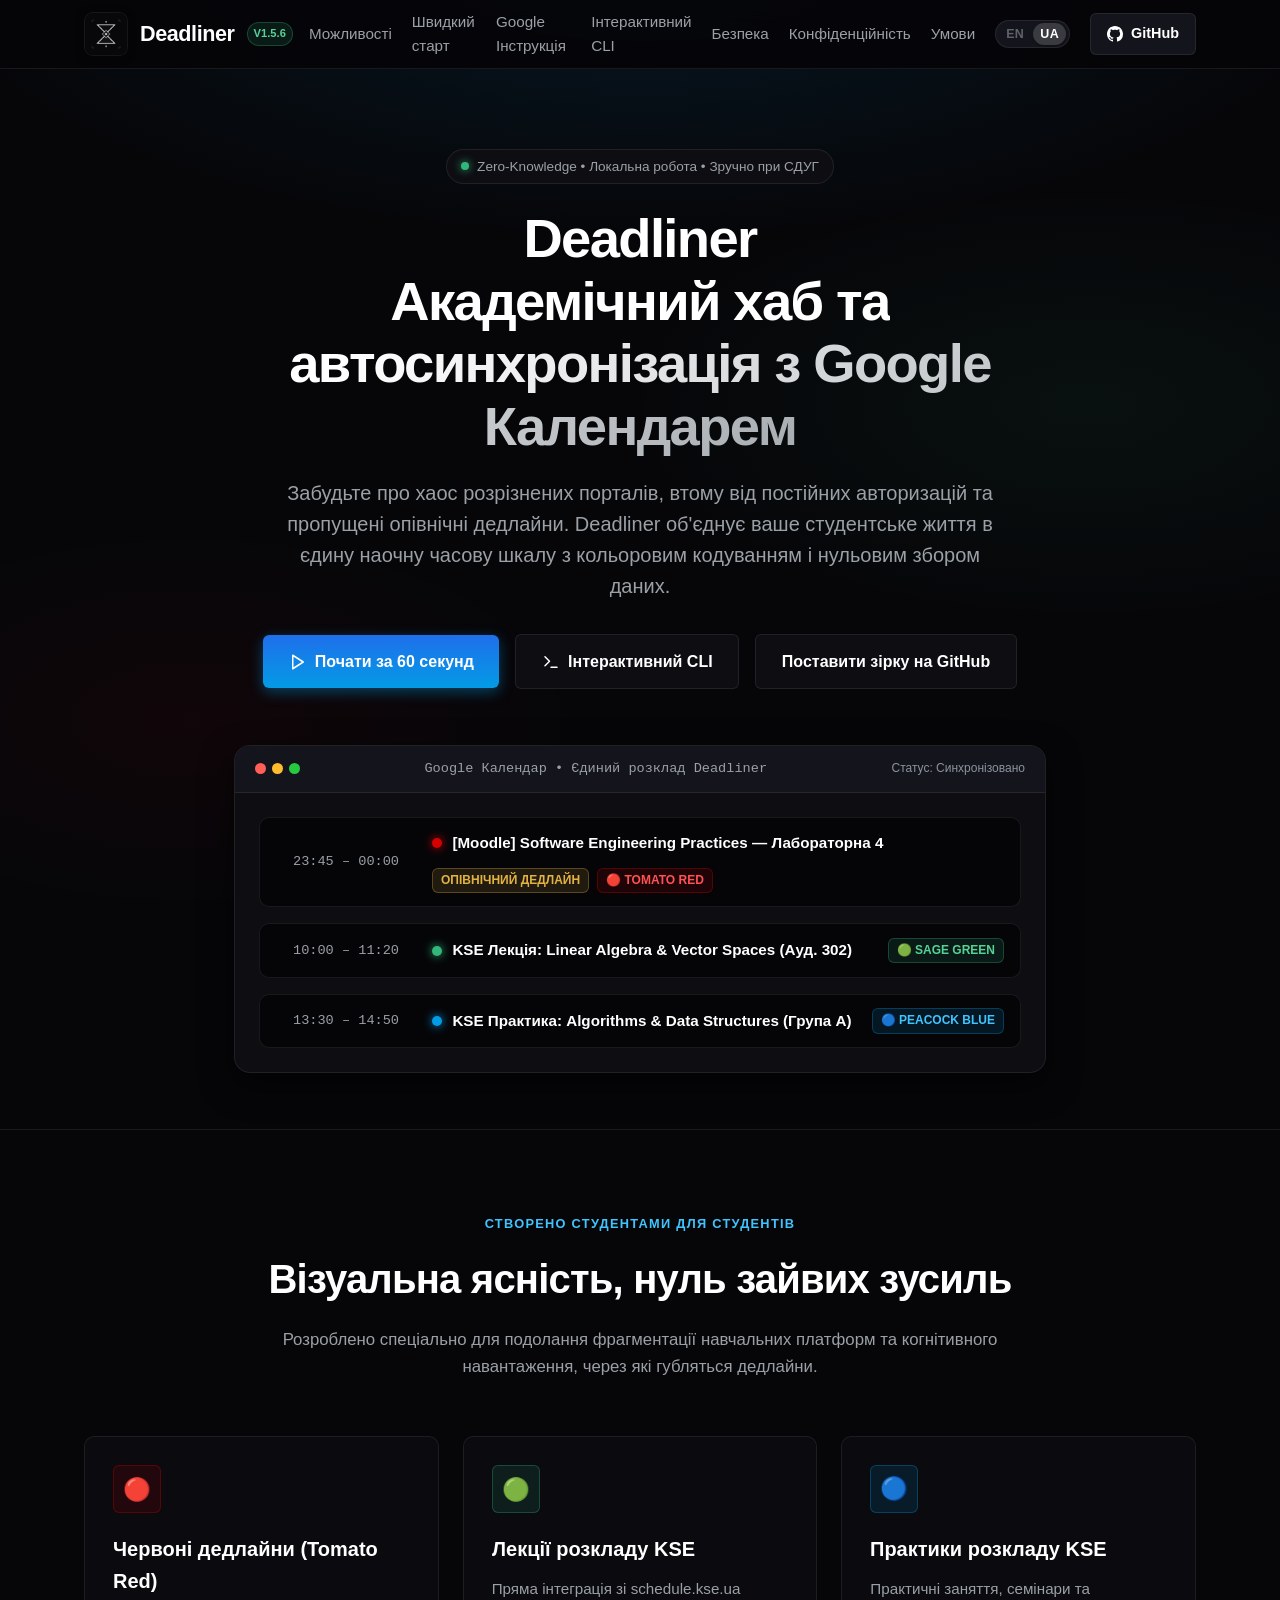
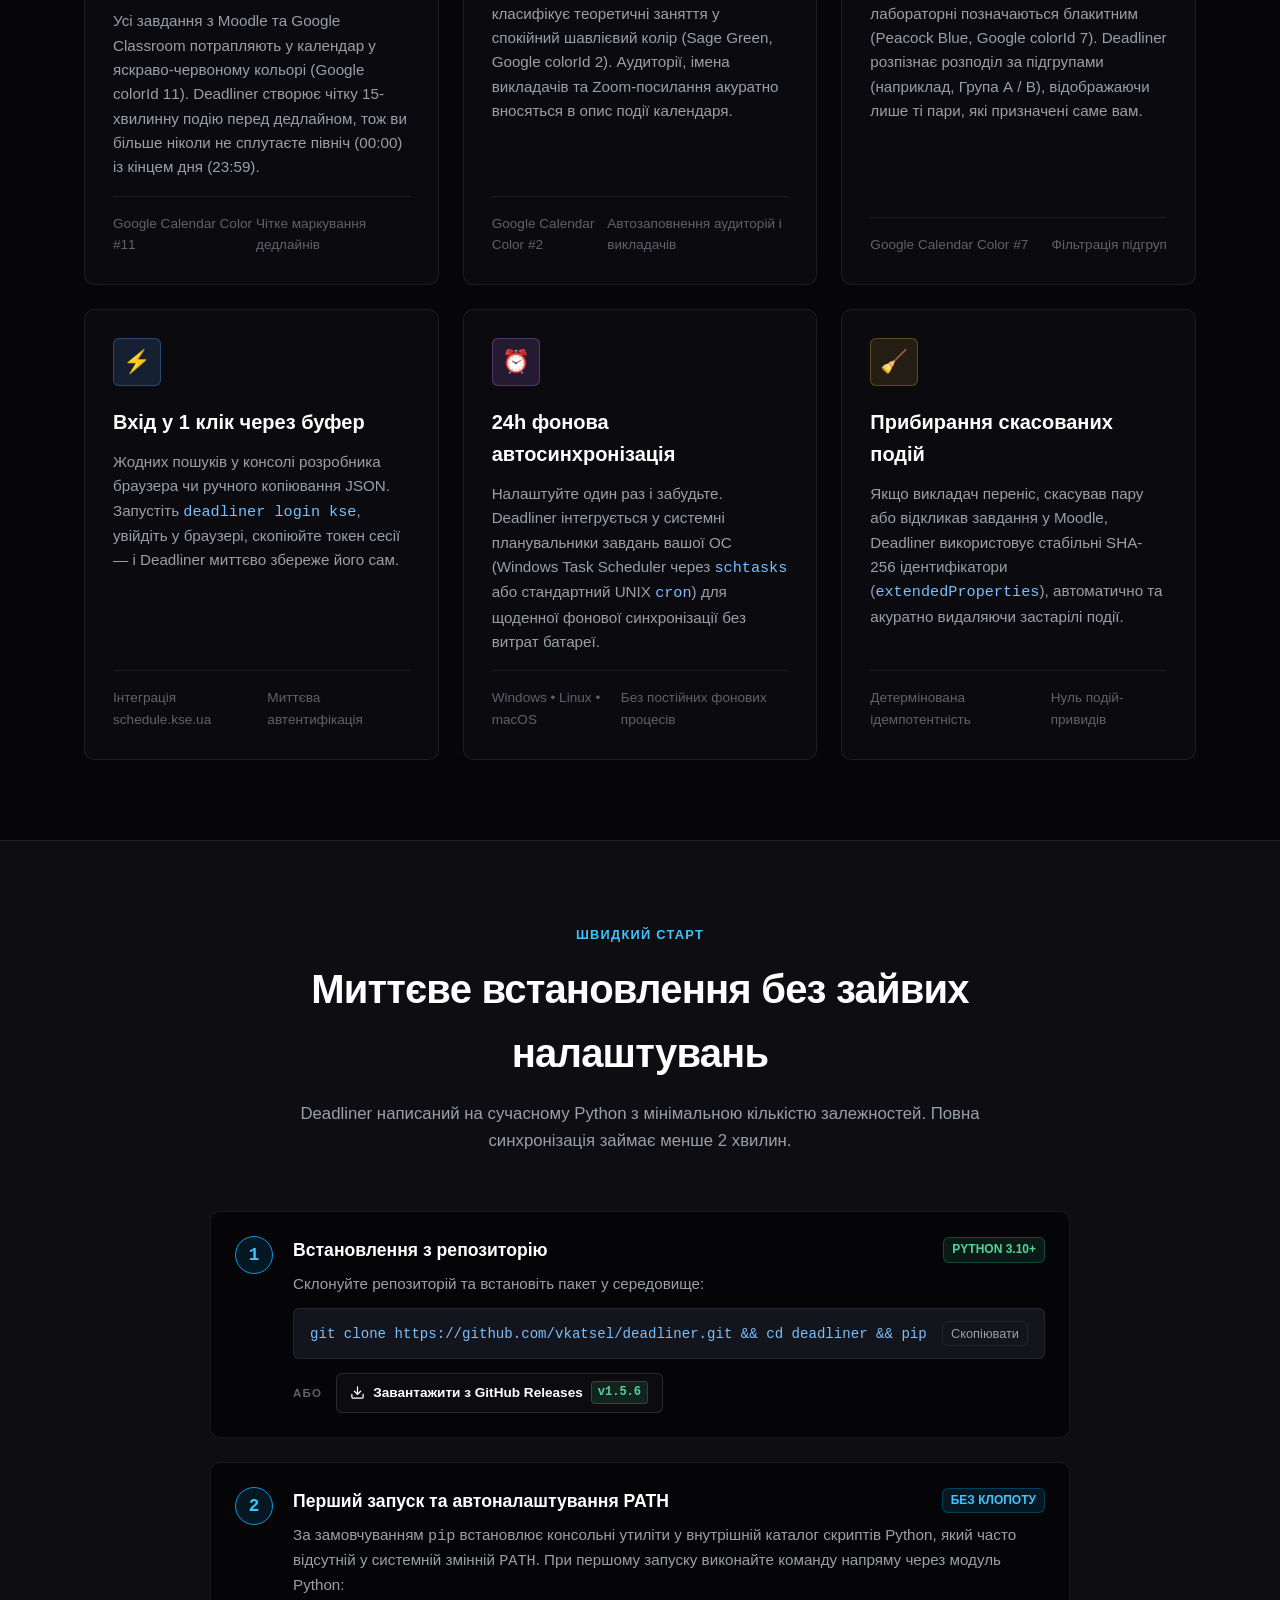
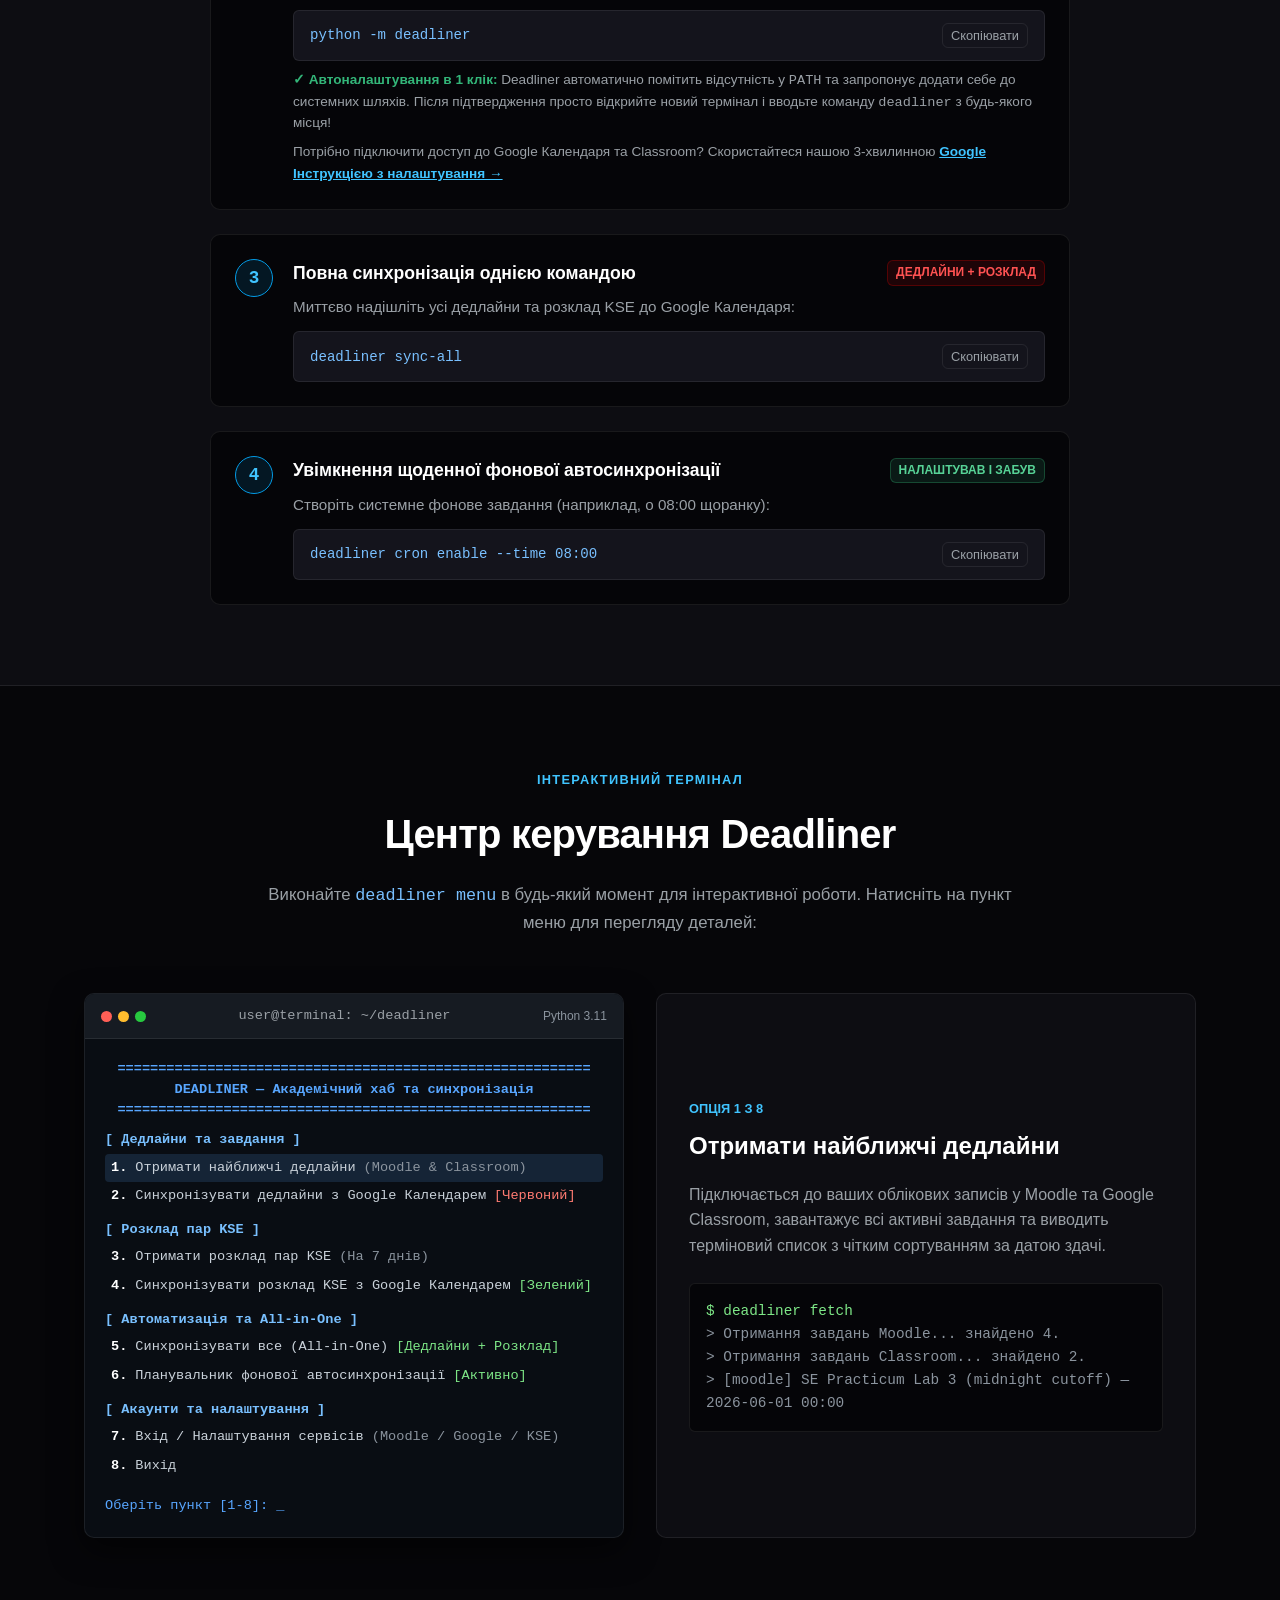
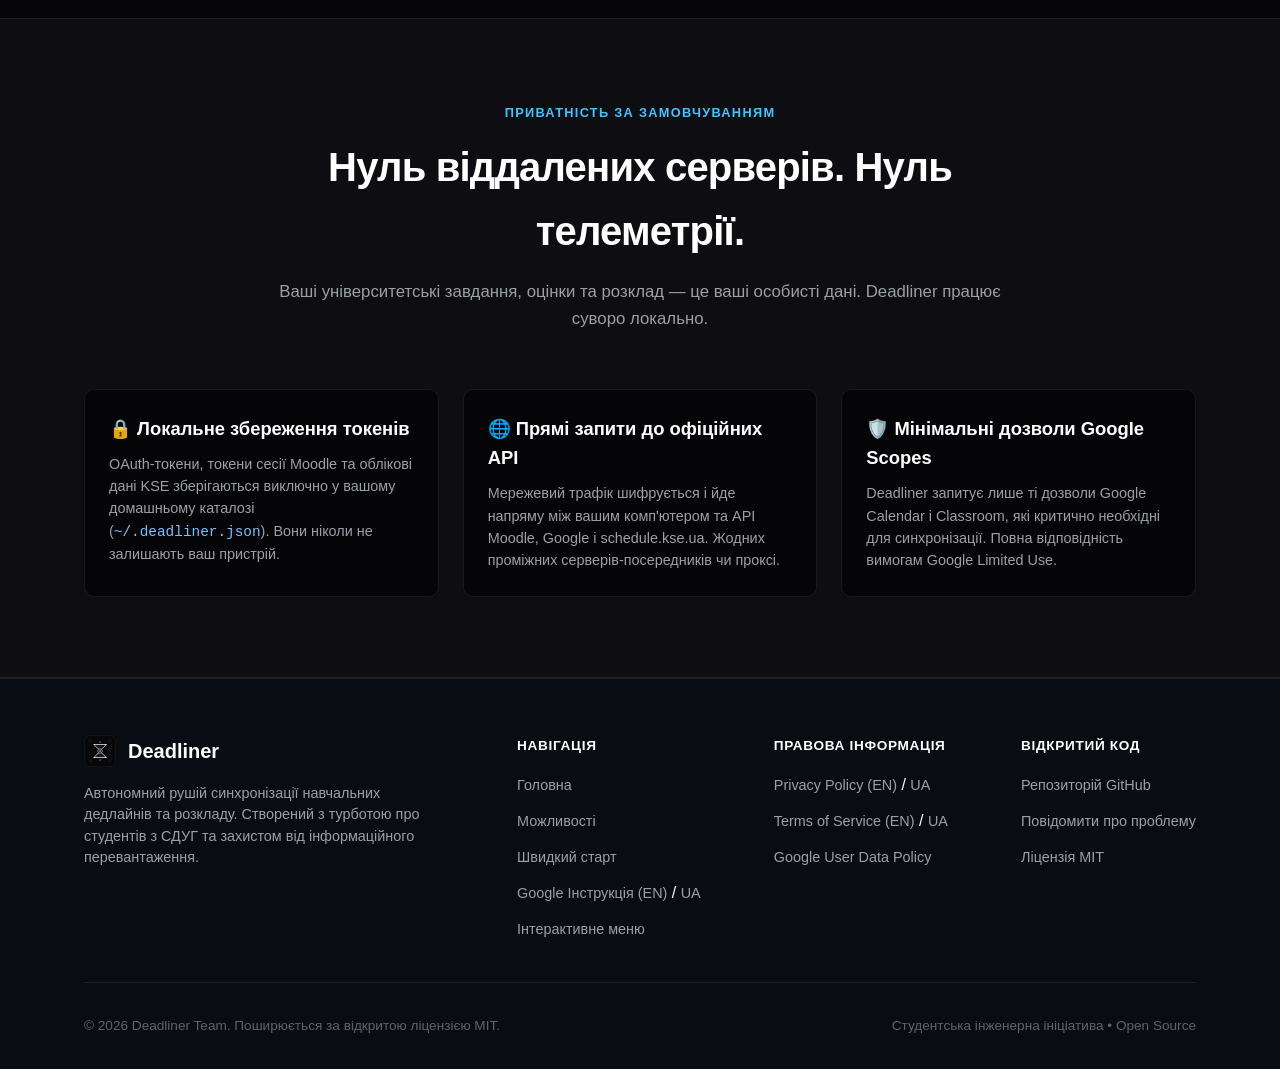
==== commit 4d862220: "docs: remove institutional mentions of Kyiv School of Economics and fix relative links" ====
--- a/docs/uk/index.html
+++ b/docs/uk/index.html
@@ -499,7 +499,7 @@
 
       <div class="footer-bottom">
         <div>&copy; 2026 Deadliner Team. Поширюється за відкритою ліцензією MIT.</div>
-        <div>Київська школа економіки (KSE) &bull; Студентська інженерна ініціатива</div>
+        <div>Студентська інженерна ініціатива &bull; Open Source</div>
       </div>
     </div>
   </footer>
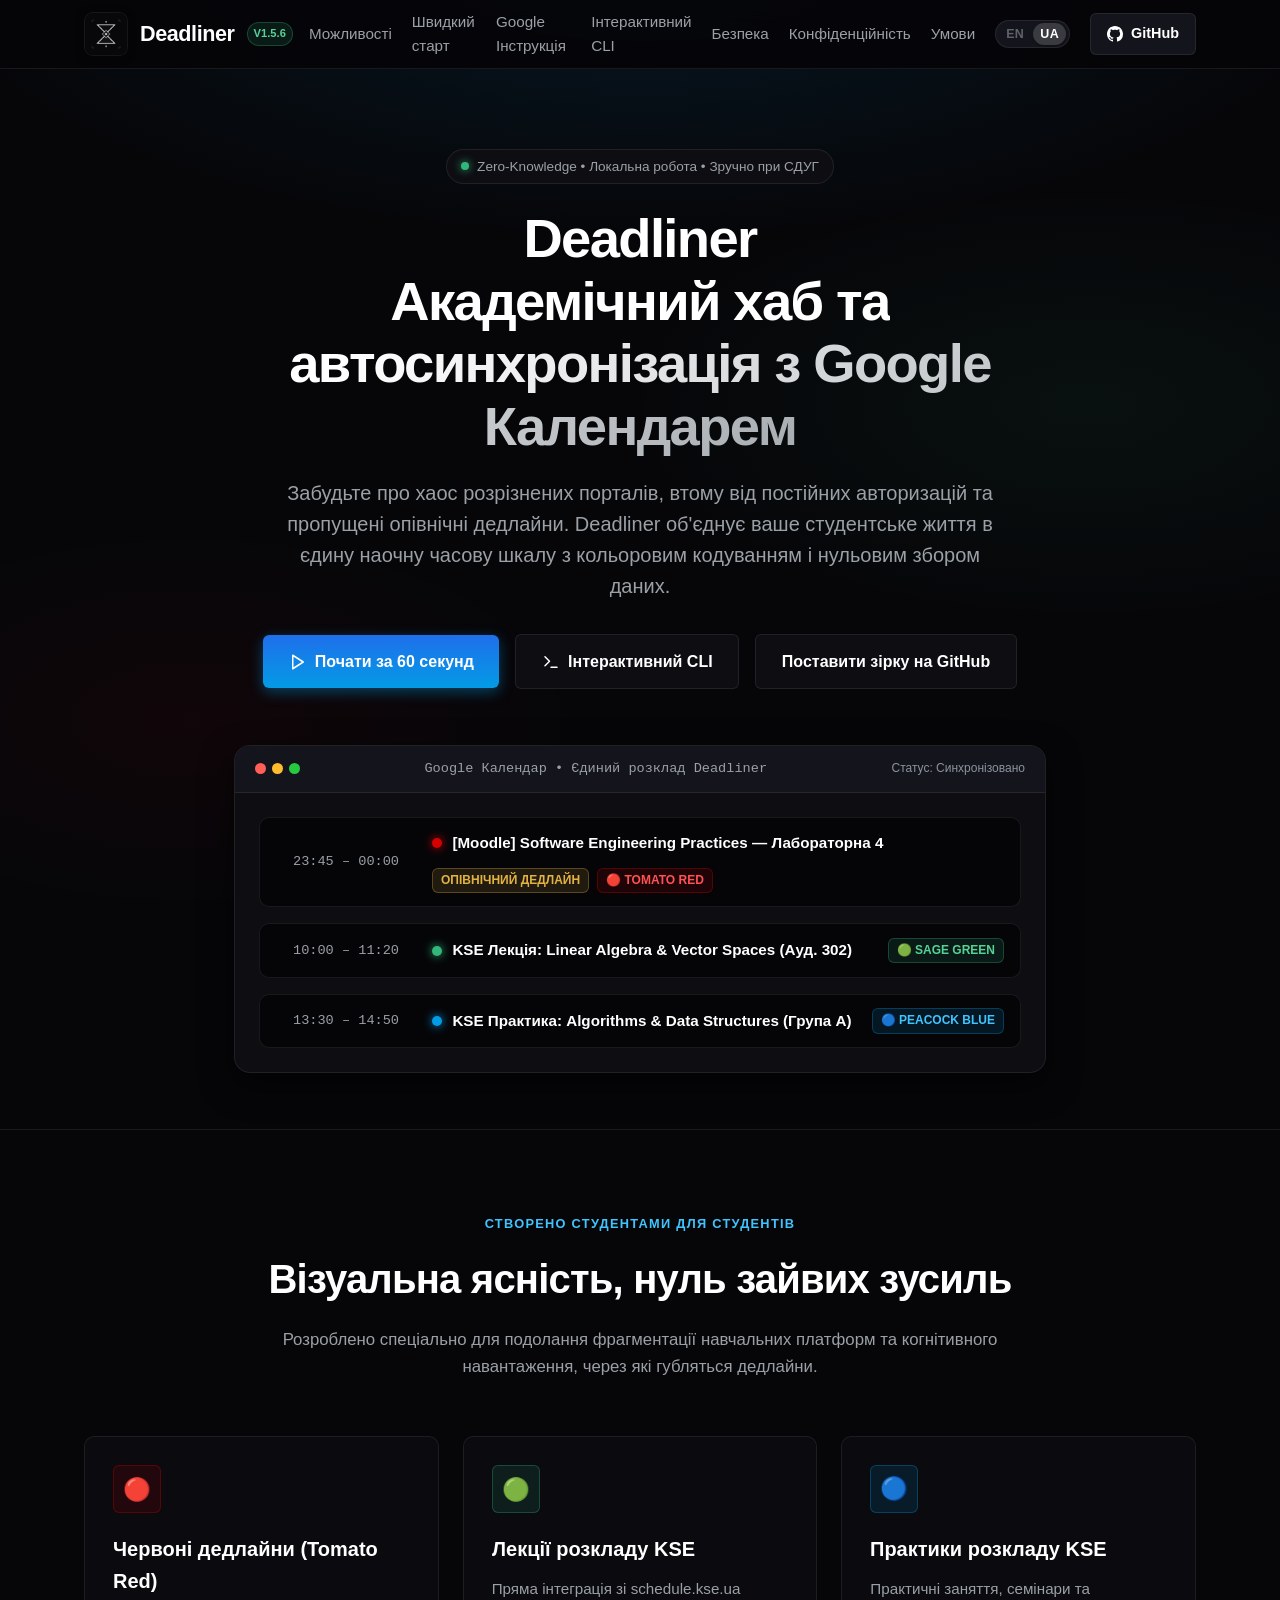
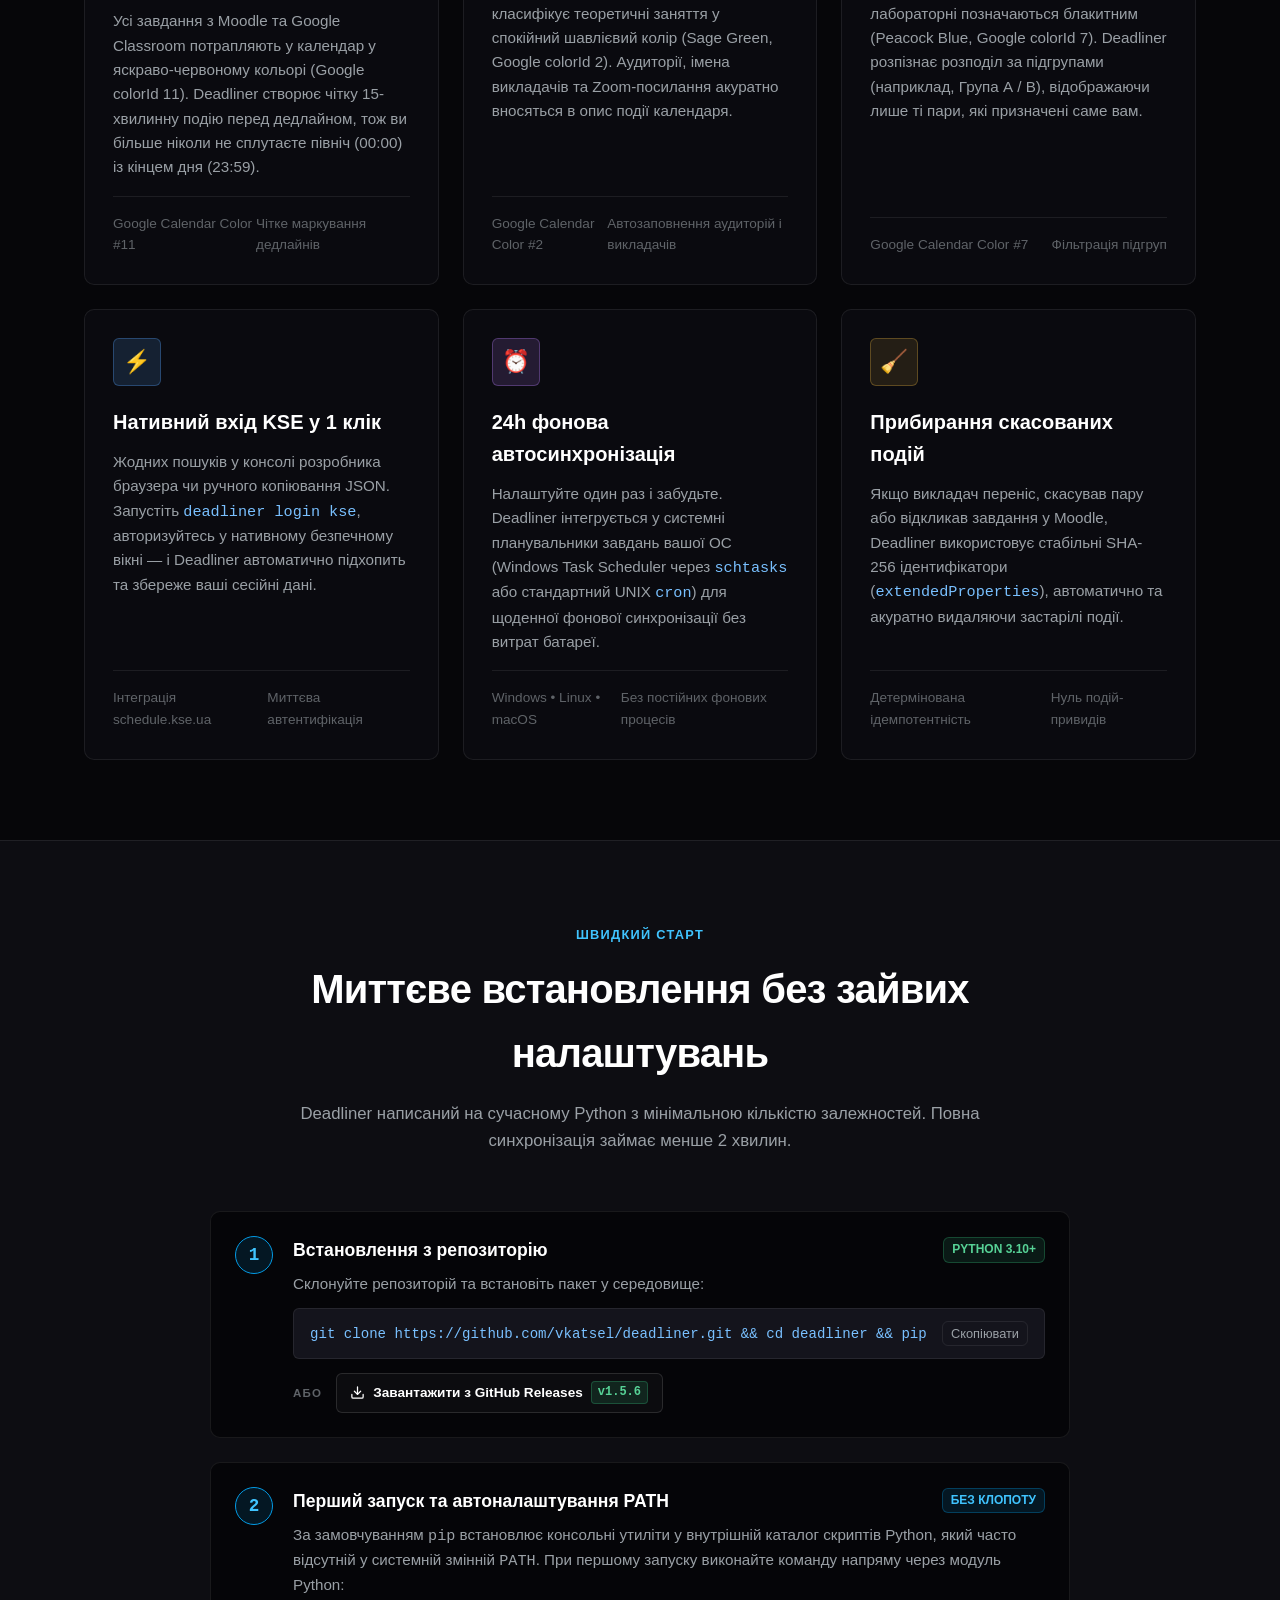
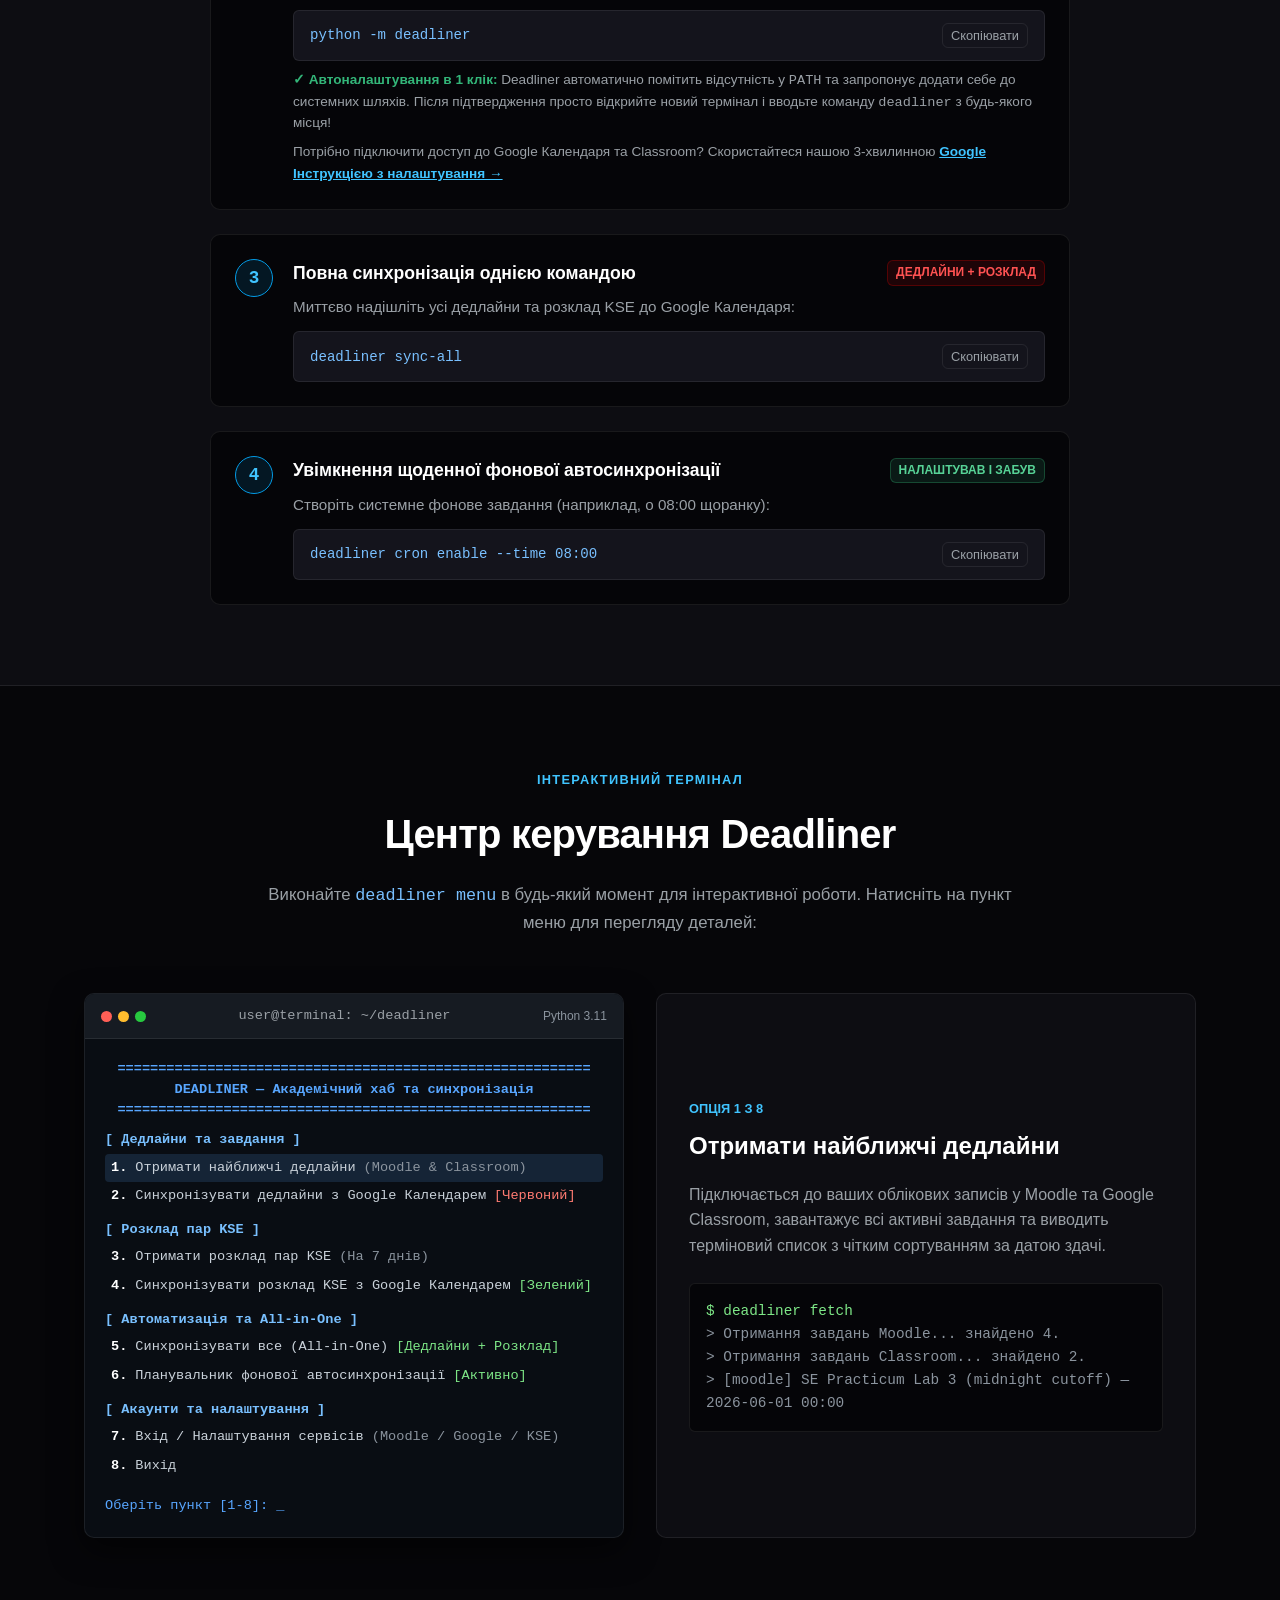
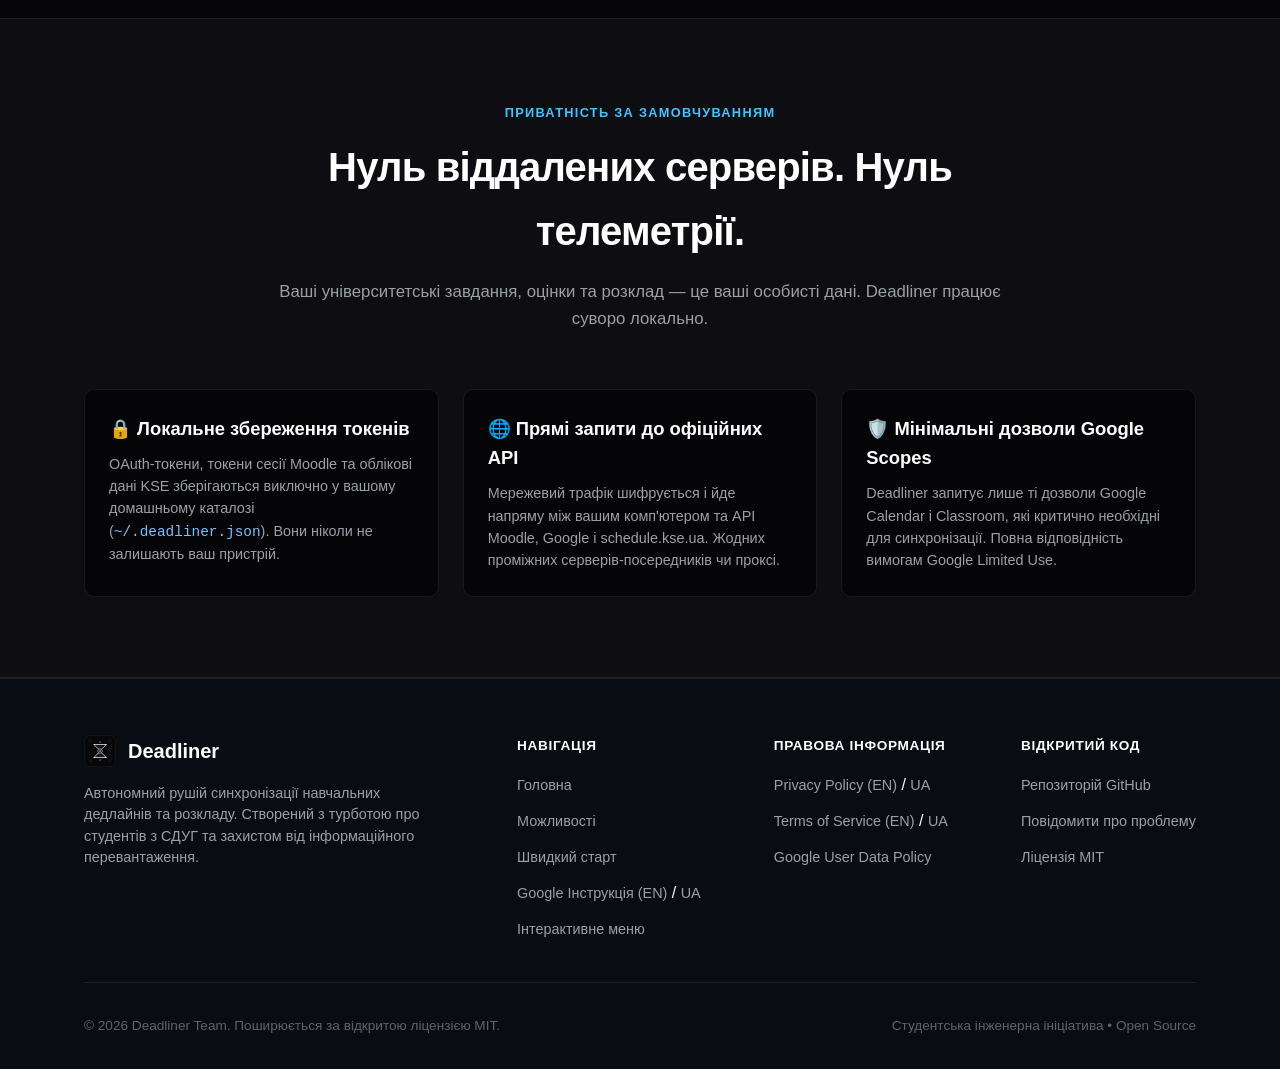
==== commit 08e6e7ff: "docs: update README and landing pages for native KSE login and 170 tests" ====
--- a/docs/uk/index.html
+++ b/docs/uk/index.html
@@ -184,12 +184,12 @@
             </div>
           </article>
 
-          <!-- Feature 4: 1-Click Clipboard Login -->
+          <!-- Feature 4: Native 1-Click KSE Login -->
           <article class="feature-card card-cyan">
             <div class="feature-icon-wrap">⚡</div>
-            <h3 class="feature-title">Вхід у 1 клік через буфер</h3>
+            <h3 class="feature-title">Нативний вхід KSE у 1 клік</h3>
             <p class="feature-desc">
-              Жодних пошуків у консолі розробника браузера чи ручного копіювання JSON. Запустіть <code style="color: #79c0ff;">deadliner login kse</code>, увійдіть у браузері, скопіюйте токен сесії — і Deadliner миттєво збереже його сам.
+              Жодних пошуків у консолі розробника браузера чи ручного копіювання JSON. Запустіть <code style="color: #79c0ff;">deadliner login kse</code>, авторизуйтесь у нативному безпечному вікні — і Deadliner автоматично підхопить та збереже ваші сесійні дані.
             </p>
             <div class="feature-meta">
               <span>Інтеграція schedule.kse.ua</span>
@@ -546,8 +546,8 @@
       "7": {
         badge: "ОПЦІЯ 7 З 8",
         title: "Вхід / Налаштування сервісів",
-        desc: "Керування токенами автентифікації: перехоплення токена schedule.kse.ua з буфера обміну в 1 клік, OAuth-вхід Google Календаря/Classroom у браузері та налаштування Moodle.",
-        cmd: "$ deadliner login kse\n> Відкрито браузер на schedule.kse.ua\n> Очікування токена сесії з буфера обміну...\n> Токен виявлено! Дані збережено в ~/.deadliner.json."
+        desc: "Керування токенами автентифікації: автоматичний нативний вхід для schedule.kse.ua, OAuth-вхід Google Календаря/Classroom у браузері та налаштування Moodle.",
+        cmd: "$ deadliner login kse\n> Відкрито нативне безпечне вікно schedule.kse.ua\n> Google SSO успішно пройдено\n> Токен виявлено! Дані збережено в ~/.deadliner.json."
       },
       "8": {
         badge: "ОПЦІЯ 8 З 8",
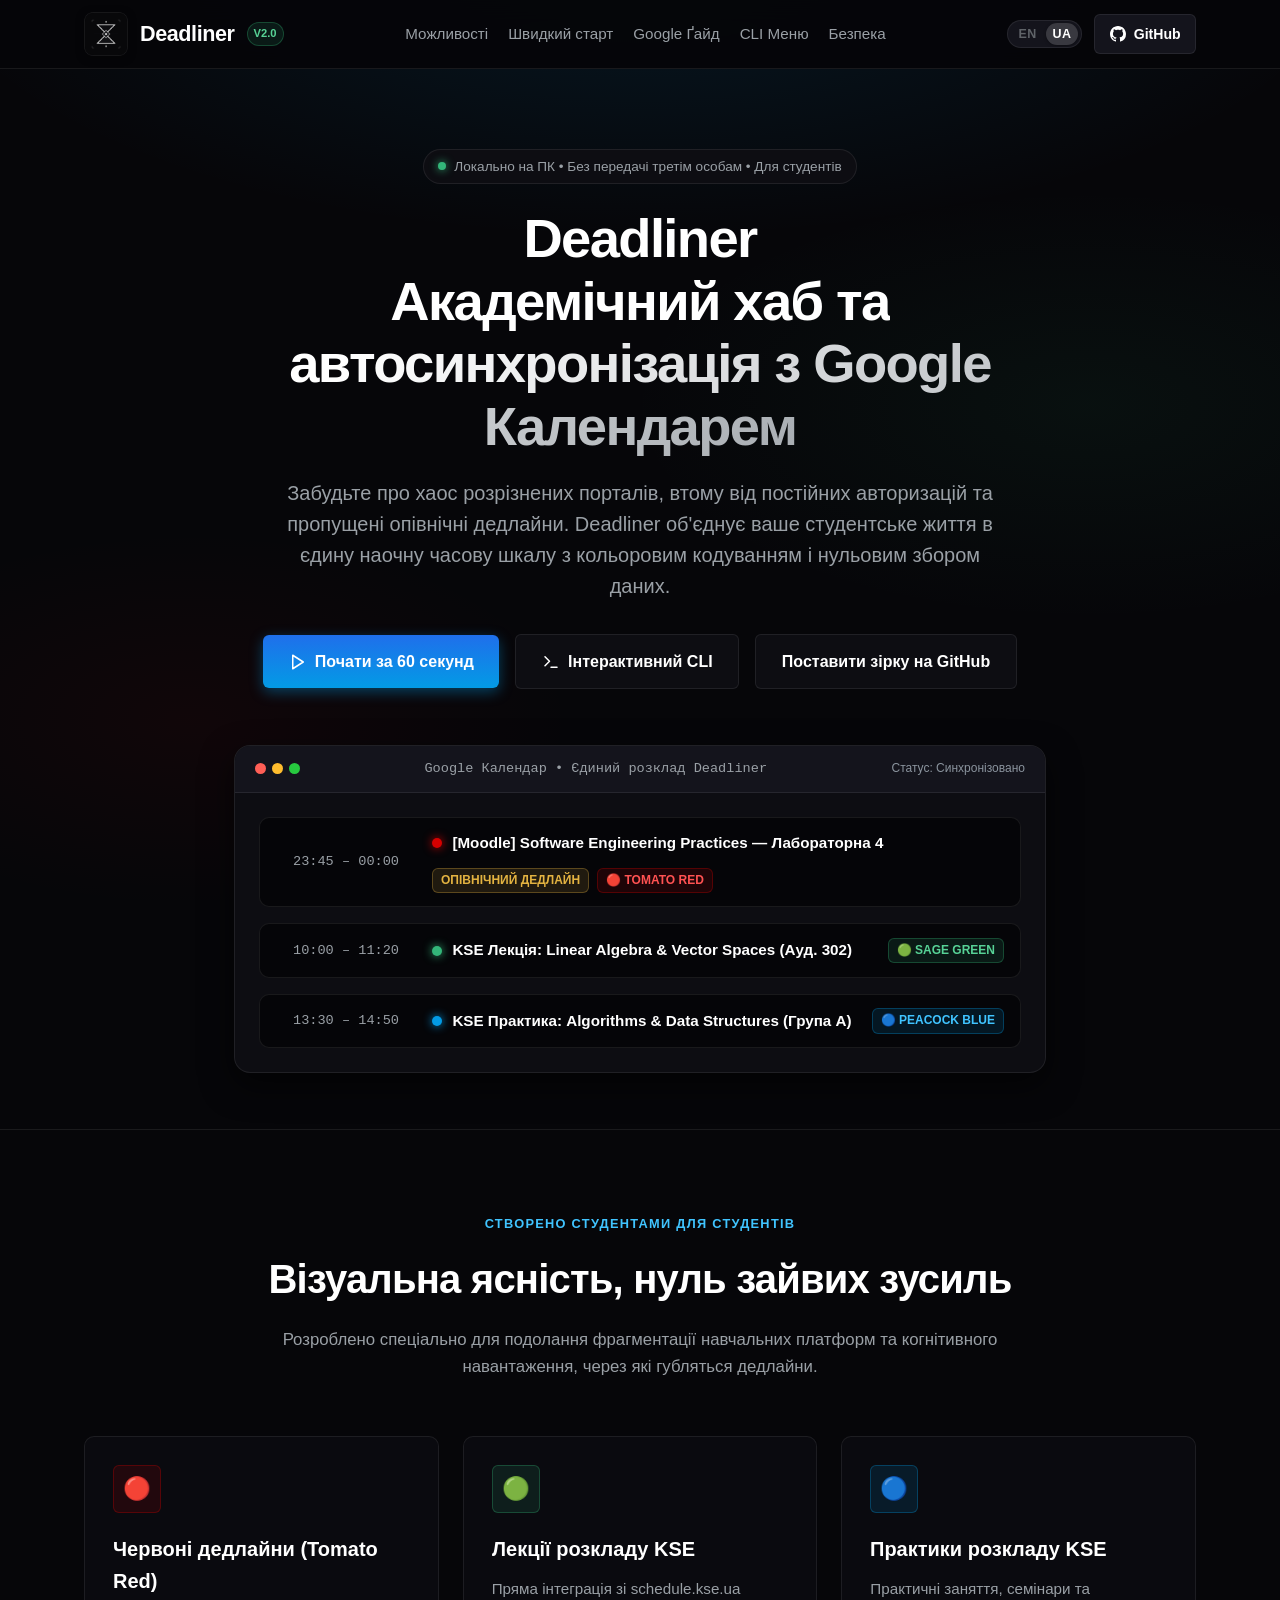
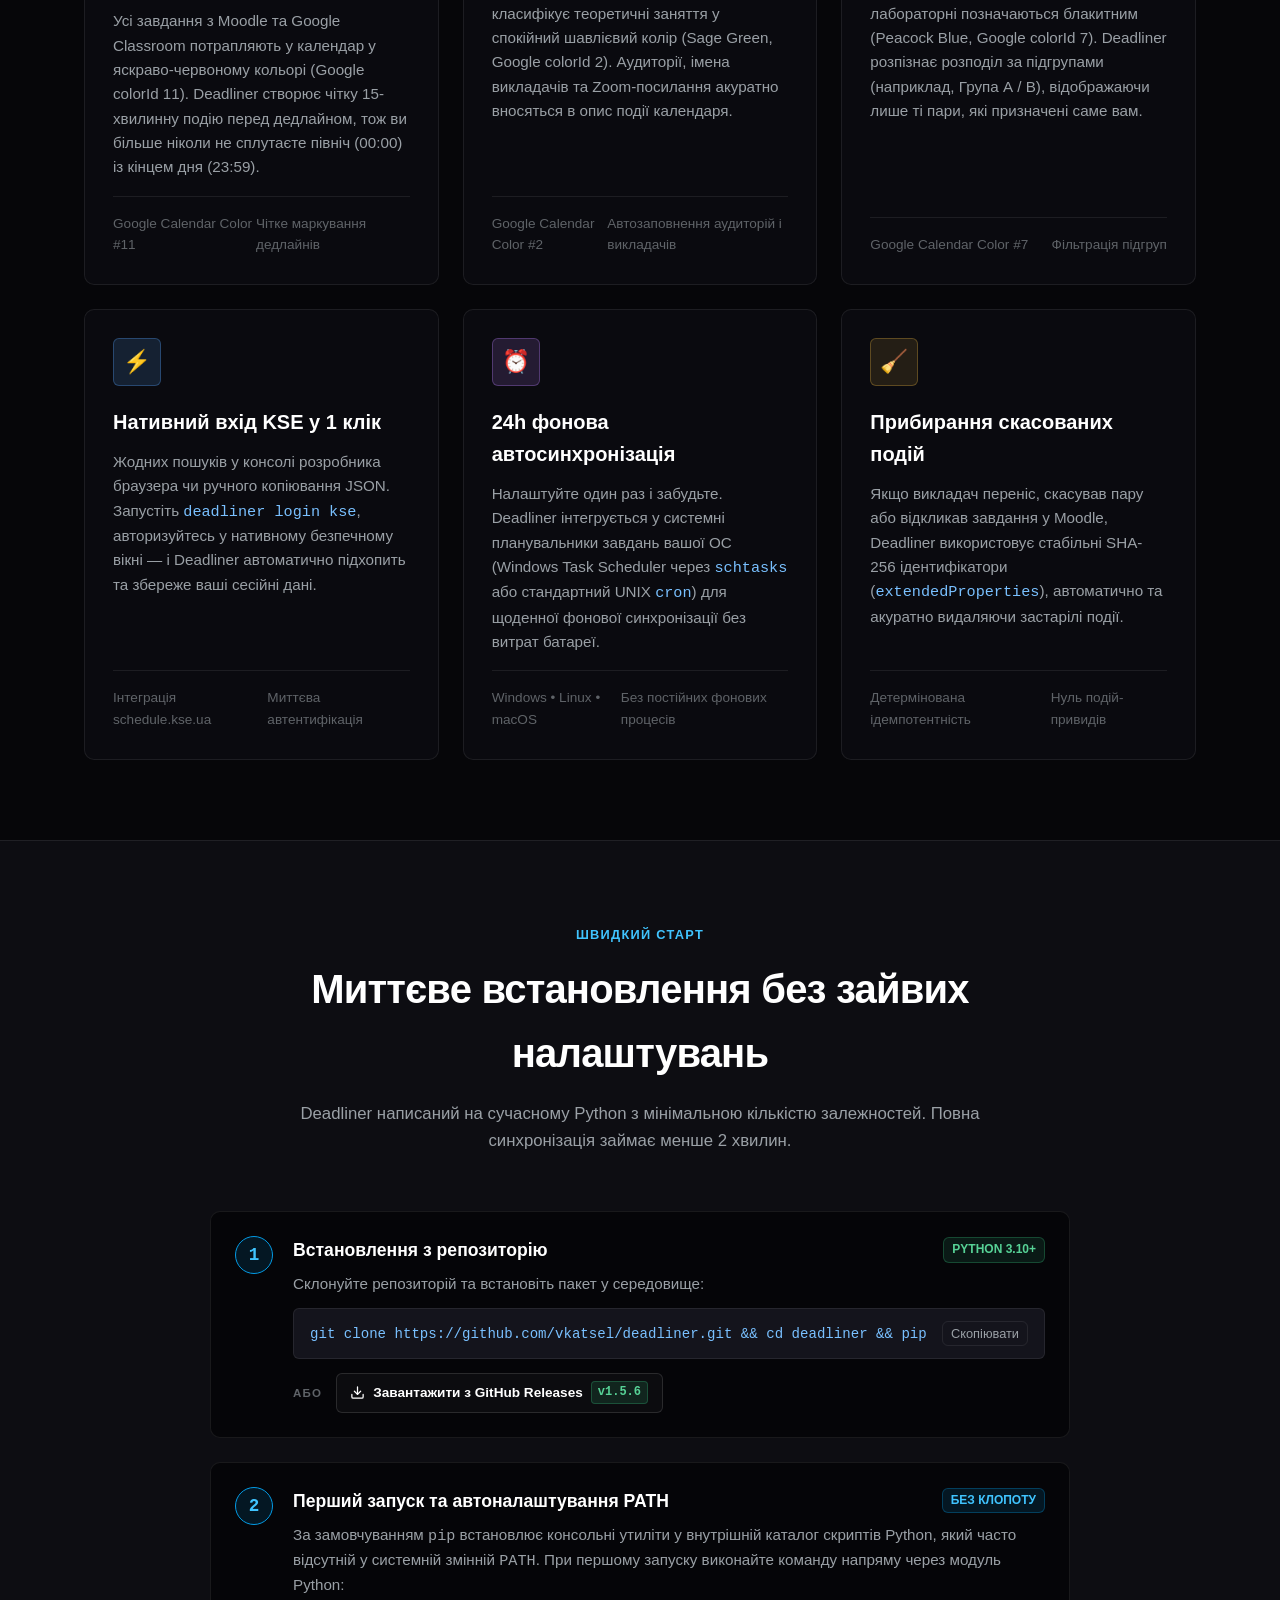
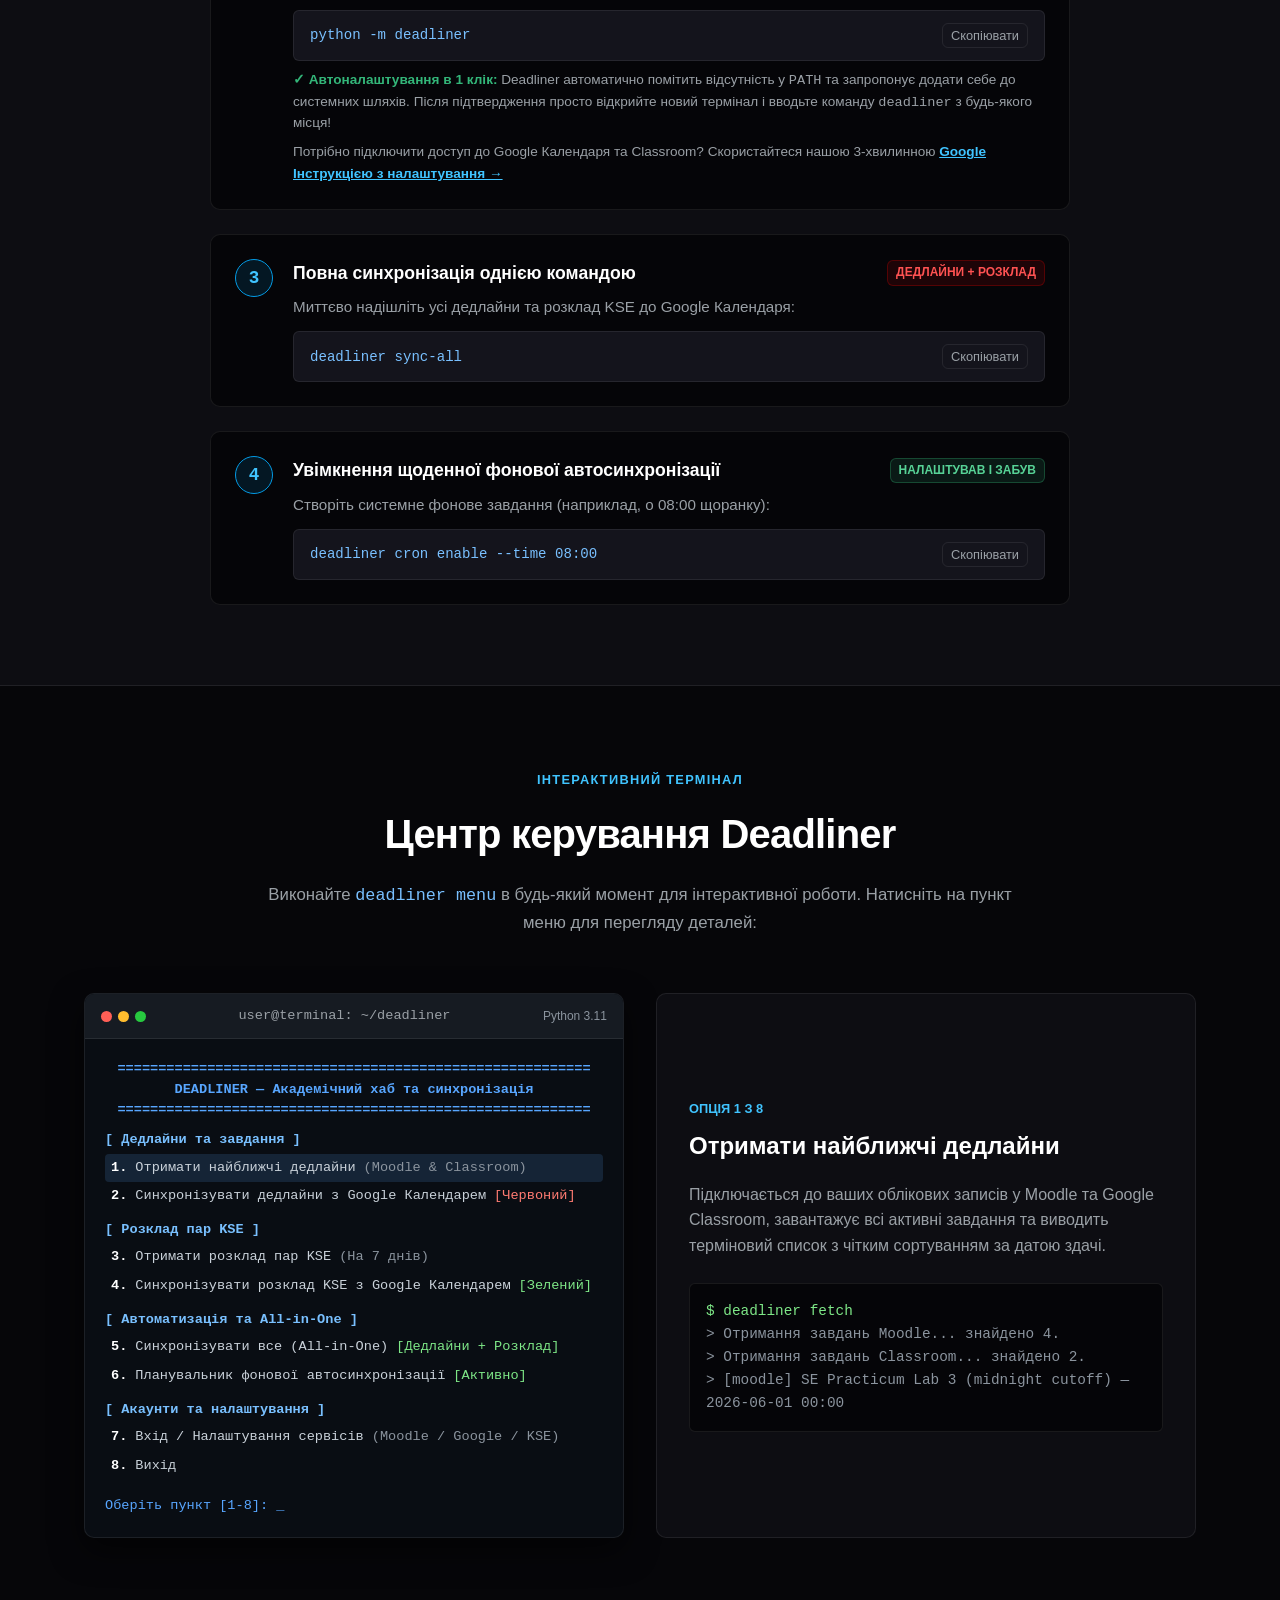
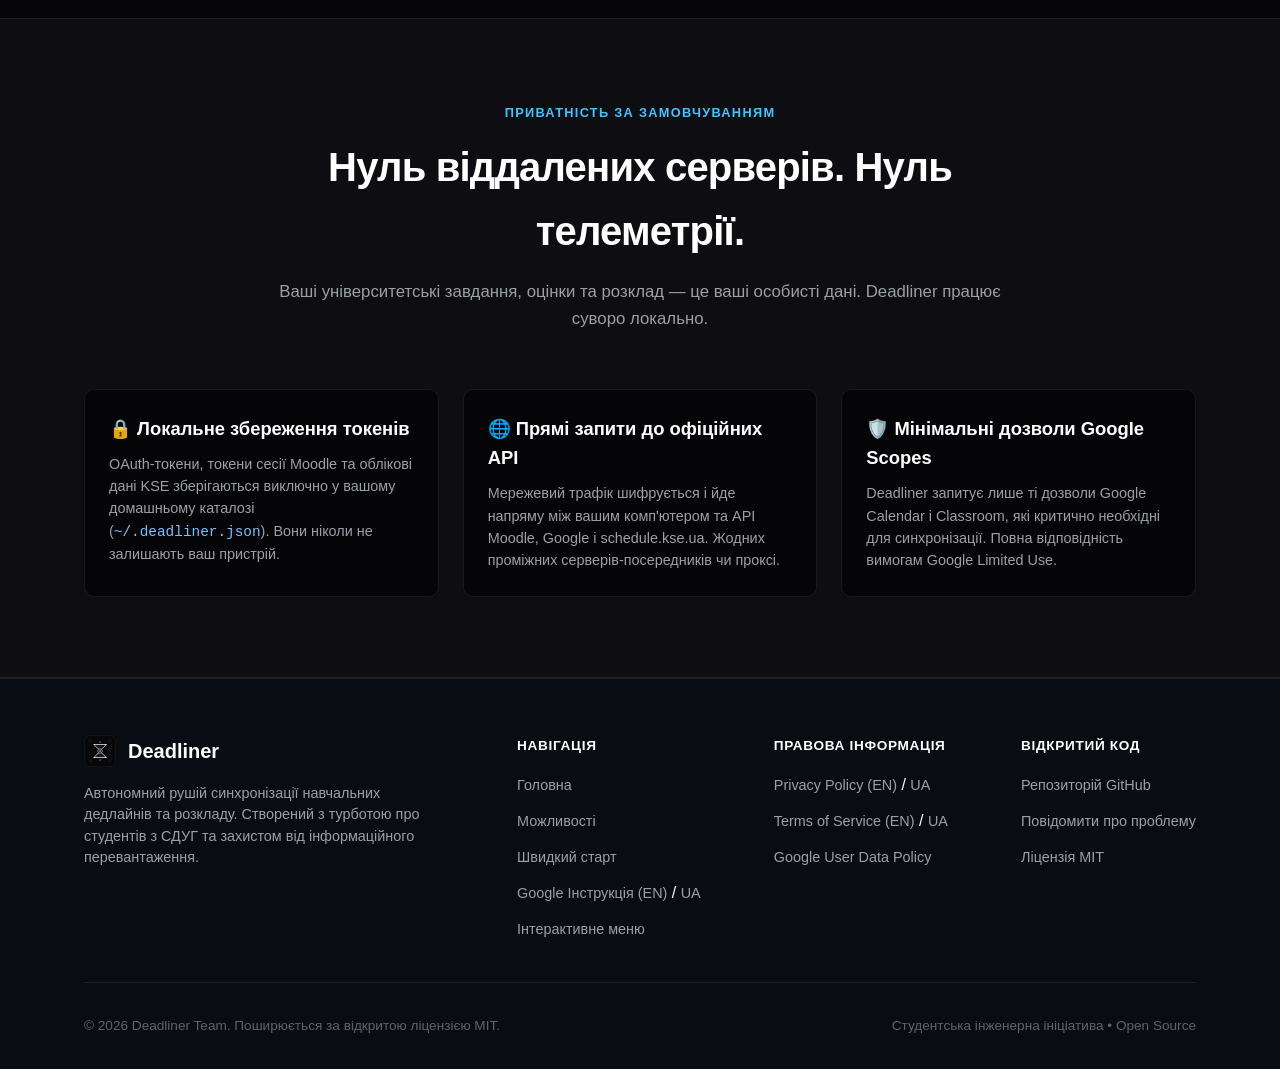
==== commit ca24f94b: "fix(web): resolve navbar overflow, add responsive drawer, fix language switcher" ====
--- a/docs/uk/index.html
+++ b/docs/uk/index.html
@@ -16,16 +16,20 @@
       <a href="index.html" class="brand-link" aria-label="Deadliner Головна">
         <img src="../assets/logo.png" alt="Логотип Deadliner" class="brand-logo" width="44" height="44">
         <span class="brand-title">Deadliner</span>
-        <span class="brand-badge">v1.5.6</span>
+        <span class="brand-badge">v2.0</span>
       </a>
-      <nav class="main-nav" aria-label="Головна навігація">
+      <nav class="main-nav" id="mainNav" aria-label="Головна навігація">
         <a href="#features" class="nav-link">Можливості</a>
         <a href="#quickstart" class="nav-link">Швидкий старт</a>
-        <a href="google_setup_guide.html" class="nav-link">Google Інструкція</a>
-        <a href="#menu-showcase" class="nav-link">Інтерактивний CLI</a>
+        <a href="google_setup_guide.html" class="nav-link">Google Ґайд</a>
+        <a href="#menu-showcase" class="nav-link">CLI Меню</a>
         <a href="#security" class="nav-link">Безпека</a>
-        <a href="privacy.html" class="nav-link">Конфіденційність</a>
-        <a href="terms.html" class="nav-link">Умови</a>
+        <div class="nav-mobile-only">
+          <a href="privacy.html" class="nav-link">Конфіденційність</a>
+          <a href="terms.html" class="nav-link">Умови використання</a>
+        </div>
+      </nav>
+      <div class="nav-actions">
         <div class="lang-switch" aria-label="Вибір мови">
           <a href="../index.html" class="lang-opt" title="English version">EN</a>
           <span class="lang-opt active" aria-current="page">UA</span>
@@ -34,9 +38,14 @@
           <svg height="16" width="16" viewBox="0 0 16 16" fill="currentColor" aria-hidden="true">
             <path d="M8 0C3.58 0 0 3.58 0 8c0 3.54 2.29 6.53 5.47 7.59.4.07.55-.17.55-.38 0-.19-.01-.82-.01-1.49-2.01.37-2.53-.49-2.69-.94-.09-.23-.48-.94-.82-1.13-.28-.15-.68-.52-.01-.53.63-.01 1.08.58 1.23.82.72 1.21 1.87.87 2.33.66.07-.52.28-.87.51-1.07-1.78-.2-3.64-.89-3.64-3.95 0-.87.31-1.59.82-2.15-.08-.2-.36-1.02.08-2.12 0 0 .67-.21 2.2.82.64-.18 1.32-.27 2-.27.68 0 1.36.09 2 .27 1.53-1.04 2.2-.82 2.2-.82.44 1.1.16 1.92.08 2.12.51.56.82 1.27.82 2.15 0 3.07-1.87 3.75-3.65 3.95.29.25.54.73.54 1.48 0 1.07-.01 1.93-.01 2.2 0 .21.15.46.55.38A8.013 8.013 0 0016 8c0-4.42-3.58-8-8-8z"></path>
           </svg>
-          GitHub
+          <span>GitHub</span>
         </a>
-      </nav>
+        <button class="nav-mobile-toggle" id="navToggle" aria-label="Відкрити меню навігації" aria-expanded="false">
+          <span></span>
+          <span></span>
+          <span></span>
+        </button>
+      </div>
     </div>
   </header>
 
@@ -46,7 +55,7 @@
       <div class="container hero-content">
         <div class="hero-pill">
           <span class="dot"></span>
-          <span>Zero-Knowledge &bull; Локальна робота &bull; Зручно при СДУГ</span>
+          <span>Локально на ПК &bull; Без передачі третім особам &bull; Для студентів</span>
         </div>
 
         <h1 class="hero-title">
@@ -583,6 +592,23 @@
         }, 2000);
       });
     }
+
+    const navToggle = document.getElementById('navToggle');
+    const mainNav = document.getElementById('mainNav');
+    if (navToggle && mainNav) {
+      navToggle.addEventListener('click', () => {
+        const isOpen = mainNav.classList.toggle('open');
+        navToggle.classList.toggle('active', isOpen);
+        navToggle.setAttribute('aria-expanded', isOpen);
+      });
+      mainNav.querySelectorAll('a').forEach(link => {
+        link.addEventListener('click', () => {
+          mainNav.classList.remove('open');
+          navToggle.classList.remove('active');
+          navToggle.setAttribute('aria-expanded', 'false');
+        });
+      });
+    }
   </script>
 </body>
 </html>
--- a/docs/assets/style.css
+++ b/docs/assets/style.css
@@ -150,6 +150,13 @@
   text-decoration: none;
 }
 
+.nav-actions {
+  display: flex;
+  align-items: center;
+  gap: 0.75rem;
+  flex-shrink: 0;
+}
+
 .btn-github {
   display: inline-flex;
   align-items: center;
@@ -157,9 +164,9 @@
   background-color: var(--bg-tertiary);
   border: 1px solid var(--border-color);
   color: var(--text-primary);
-  padding: 0.5rem 1rem;
+  padding: 0.5rem 0.9rem;
   border-radius: var(--radius-sm);
-  font-size: 0.9rem;
+  font-size: 0.88rem;
   font-weight: 600;
   transition: var(--transition);
 }
@@ -168,6 +175,45 @@
   background-color: #30363d;
   border-color: #8b949e;
   text-decoration: none;
+}
+
+.nav-mobile-toggle {
+  display: none;
+  background: var(--bg-tertiary);
+  border: 1px solid var(--border-color);
+  color: var(--text-primary);
+  width: 38px;
+  height: 38px;
+  border-radius: var(--radius-sm);
+  padding: 8px 7px;
+  cursor: pointer;
+  flex-direction: column;
+  justify-content: space-around;
+  align-items: center;
+  transition: var(--transition);
+}
+
+.nav-mobile-toggle span {
+  display: block;
+  width: 20px;
+  height: 2px;
+  background-color: var(--text-primary);
+  border-radius: 2px;
+  transition: transform 0.2s ease, opacity 0.2s ease;
+}
+
+.nav-mobile-toggle.active span:nth-child(1) {
+  transform: translateY(7px) rotate(45deg);
+}
+.nav-mobile-toggle.active span:nth-child(2) {
+  opacity: 0;
+}
+.nav-mobile-toggle.active span:nth-child(3) {
+  transform: translateY(-7px) rotate(-45deg);
+}
+
+.nav-mobile-only {
+  display: none;
 }
 
 /* Hero Section */
@@ -1091,18 +1137,45 @@
 }
 
 /* Responsive Utilities */
-@media (max-width: 768px) {
+@media (max-width: 920px) {
+  .nav-mobile-toggle {
+    display: flex;
+  }
   nav.main-nav {
     display: none;
-  }
-  .nav-mobile-toggle {
-    display: block;
-    background: transparent;
-    border: none;
-    color: var(--text-primary);
-    font-size: 1.5rem;
-    cursor: pointer;
-  }
+    position: absolute;
+    top: 100%;
+    left: 0;
+    right: 0;
+    background-color: rgba(6, 6, 9, 0.98);
+    backdrop-filter: blur(16px);
+    border-bottom: 1px solid var(--border-color);
+    padding: 1.25rem 1.5rem;
+    flex-direction: column;
+    align-items: flex-start;
+    gap: 0.85rem;
+    box-shadow: 0 12px 32px rgba(0, 0, 0, 0.7);
+  }
+  nav.main-nav.open {
+    display: flex;
+  }
+  .nav-mobile-only {
+    display: flex;
+    flex-direction: column;
+    gap: 0.85rem;
+    width: 100%;
+    padding-top: 0.85rem;
+    margin-top: 0.35rem;
+    border-top: 1px solid var(--border-color);
+  }
+  .nav-link {
+    font-size: 1.02rem;
+    padding: 0.35rem 0;
+    width: 100%;
+  }
+}
+
+@media (max-width: 768px) {
   .calendar-row {
     grid-template-columns: 1fr;
     gap: 0.5rem;
@@ -1116,3 +1189,21 @@
     align-items: flex-start;
   }
 }
+
+@media (max-width: 520px) {
+  .btn-github span {
+    display: none;
+  }
+  .btn-github {
+    padding: 0.5rem 0.6rem;
+  }
+  .brand-title {
+    font-size: 1.18rem;
+  }
+  .brand-badge {
+    display: none;
+  }
+  .nav-wrap {
+    min-height: 60px;
+  }
+}
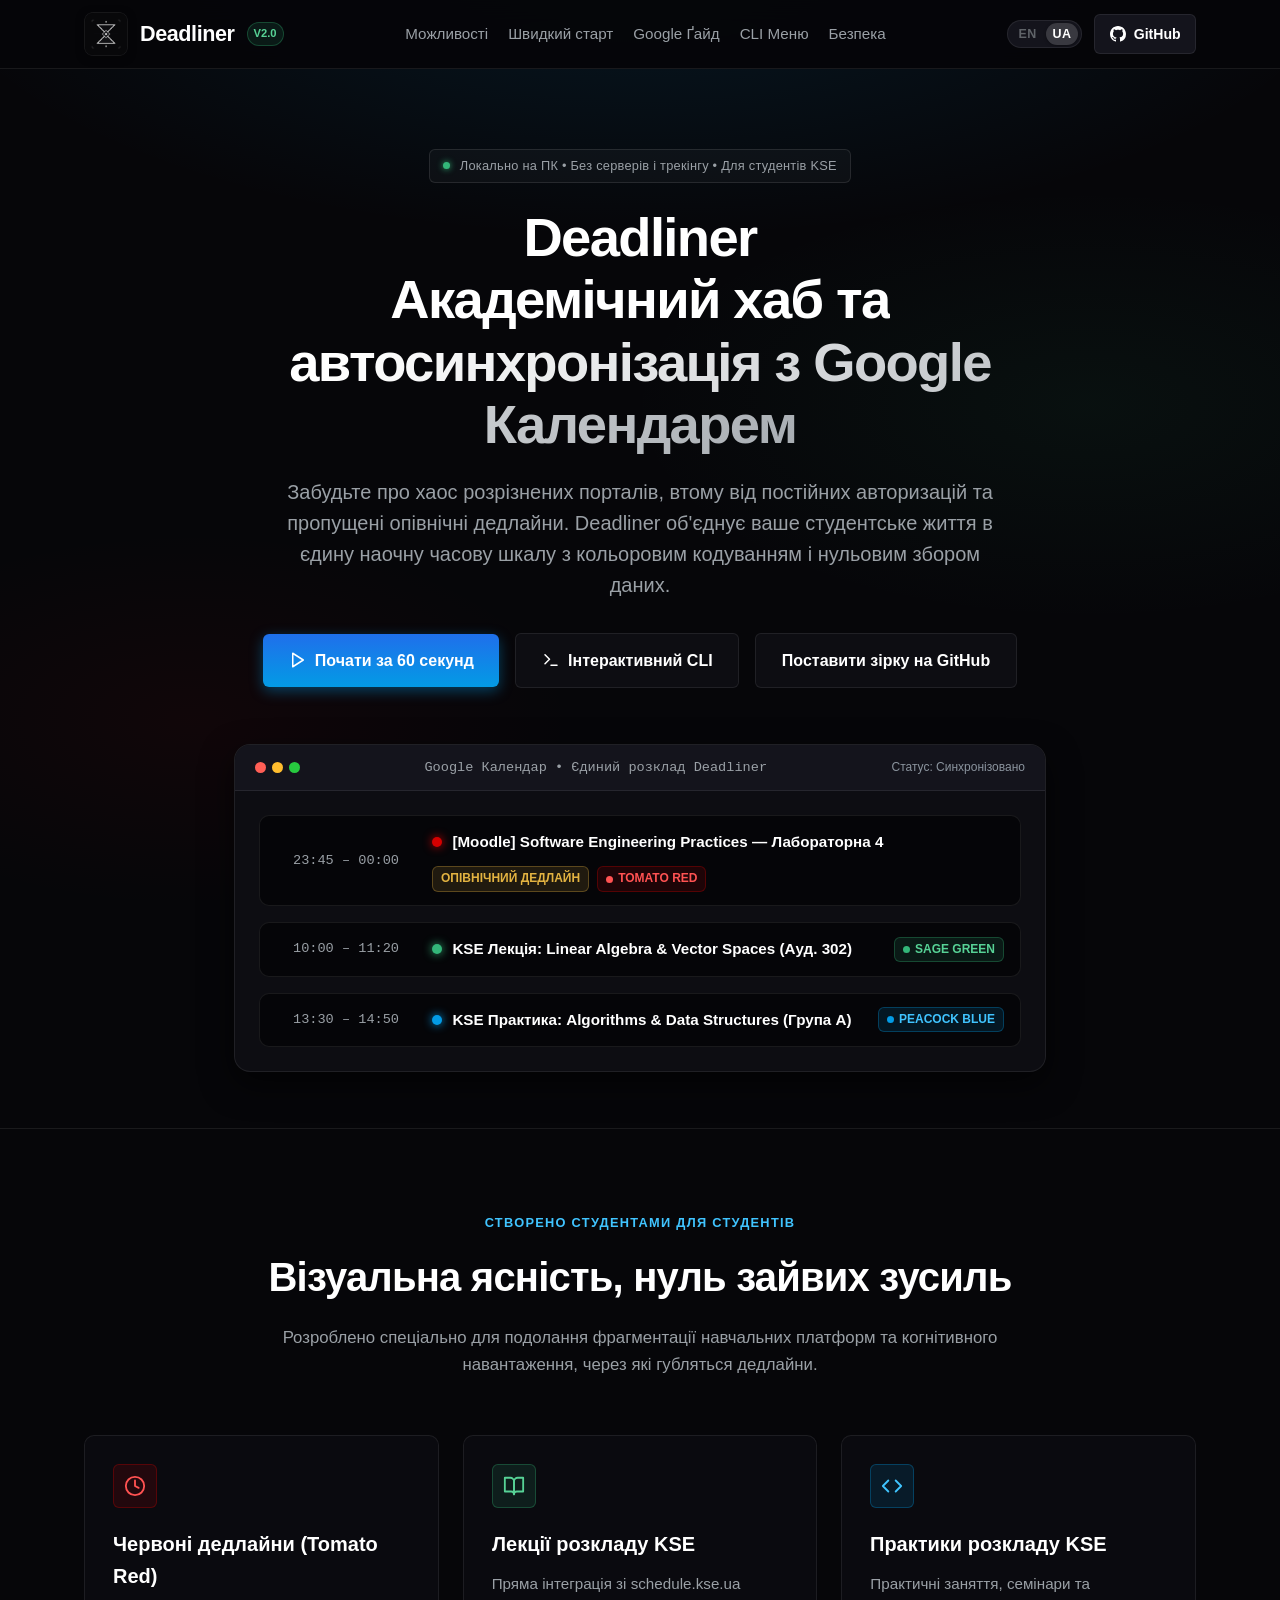
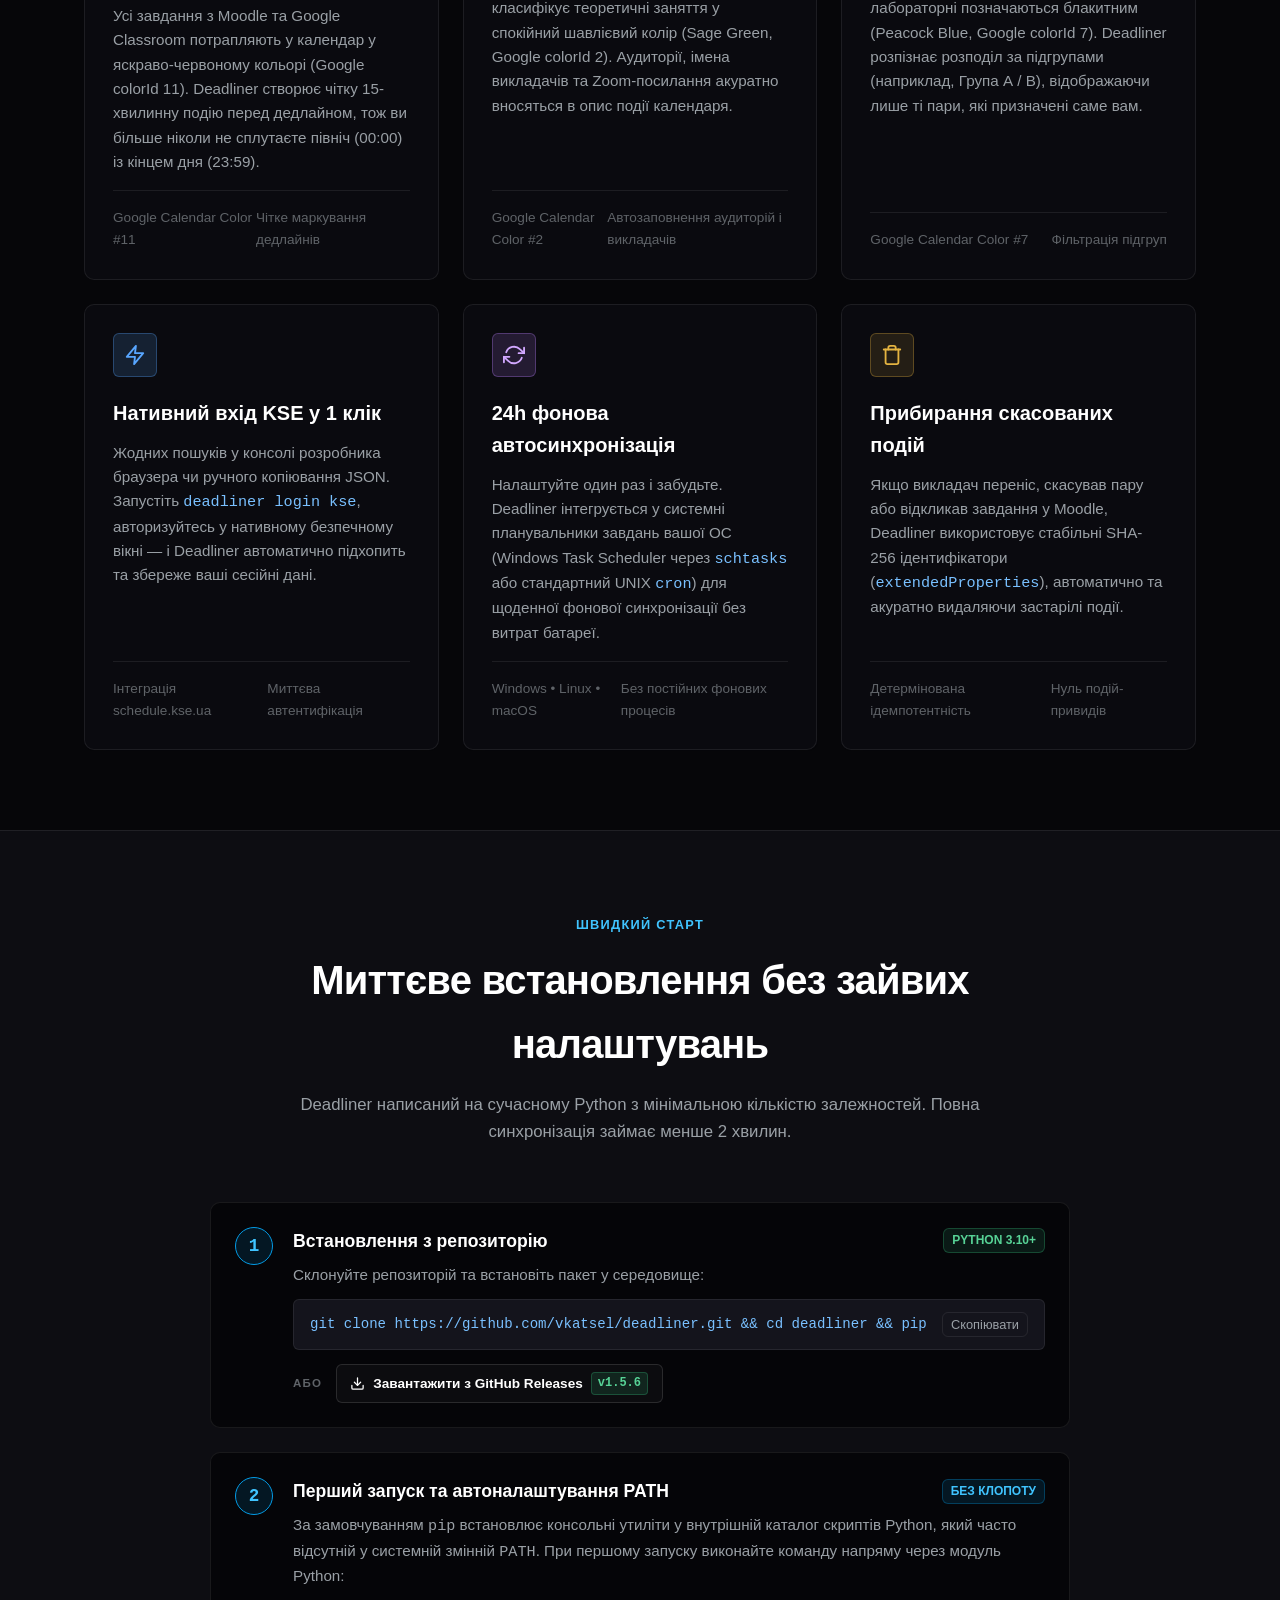
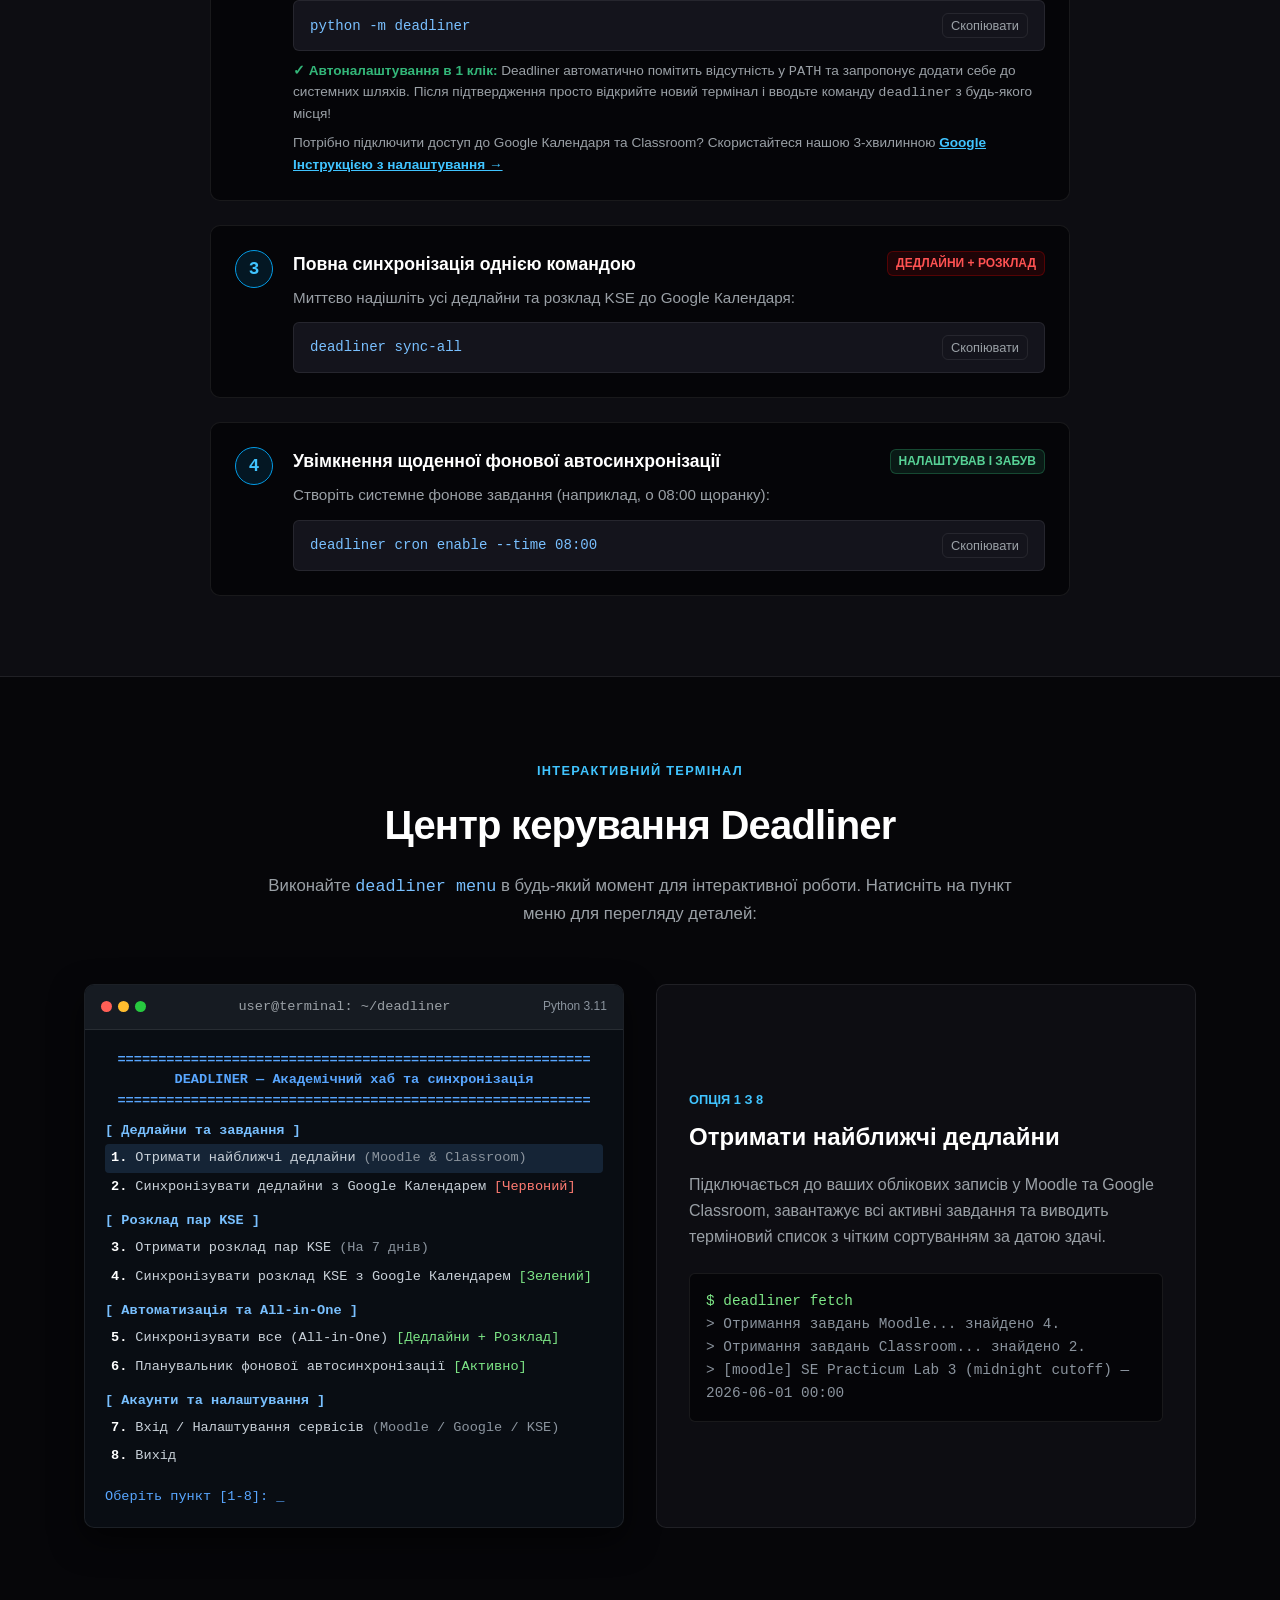
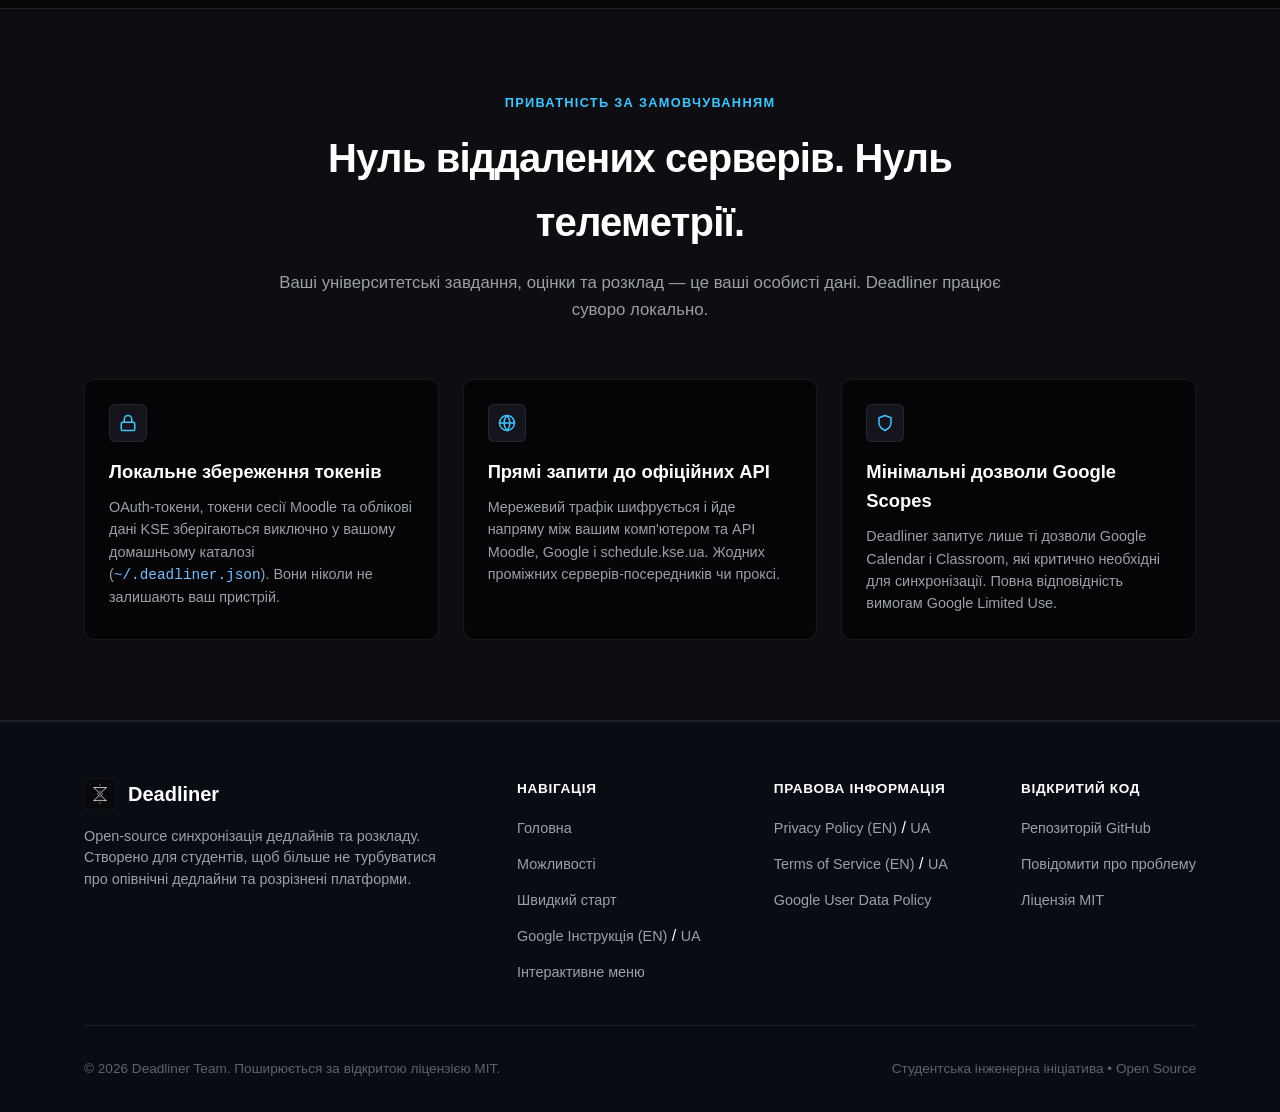
==== commit 86236101: "style(landing): replace emojis with inline svgs, refine hero pill, clean up adhd copy, and restructu" ====
--- a/docs/uk/index.html
+++ b/docs/uk/index.html
@@ -55,7 +55,7 @@
       <div class="container hero-content">
         <div class="hero-pill">
           <span class="dot"></span>
-          <span>Локально на ПК &bull; Без передачі третім особам &bull; Для студентів</span>
+          <span>Локально на ПК &bull; Без серверів і трекінгу &bull; Для студентів KSE</span>
         </div>
 
         <h1 class="hero-title">
@@ -105,7 +105,7 @@
                 </div>
                 <div style="display: flex; gap: 0.5rem; align-items: center;">
                   <span class="badge-tag badge-warning">опівнічний дедлайн</span>
-                  <span class="badge-tag badge-tomato">🔴 Tomato Red</span>
+                  <span class="badge-tag badge-tomato"><span class="tag-color-dot" style="background: #ff5252;"></span>Tomato Red</span>
                 </div>
               </div>
             </div>
@@ -119,7 +119,7 @@
                   <span class="event-title">KSE Лекція: Linear Algebra &amp; Vector Spaces (Ауд. 302)</span>
                 </div>
                 <div style="display: flex; gap: 0.5rem; align-items: center;">
-                  <span class="badge-tag badge-sage">🟢 Sage Green</span>
+                  <span class="badge-tag badge-sage"><span class="tag-color-dot" style="background: #33b679;"></span>Sage Green</span>
                 </div>
               </div>
             </div>
@@ -133,7 +133,7 @@
                   <span class="event-title">KSE Практика: Algorithms &amp; Data Structures (Група A)</span>
                 </div>
                 <div style="display: flex; gap: 0.5rem; align-items: center;">
-                  <span class="badge-tag badge-peacock">🔵 Peacock Blue</span>
+                  <span class="badge-tag badge-peacock"><span class="tag-color-dot" style="background: #039be5;"></span>Peacock Blue</span>
                 </div>
               </div>
             </div>
@@ -156,7 +156,12 @@
         <div class="features-grid">
           <!-- Feature 1: Tomato Red Deadlines -->
           <article class="feature-card card-tomato">
-            <div class="feature-icon-wrap">🔴</div>
+            <div class="feature-icon-wrap">
+              <svg viewBox="0 0 24 24" fill="none" stroke="currentColor" stroke-width="2" stroke-linecap="round" stroke-linejoin="round">
+                <circle cx="12" cy="12" r="10"></circle>
+                <polyline points="12 6 12 12 16 14"></polyline>
+              </svg>
+            </div>
             <h3 class="feature-title">Червоні дедлайни (Tomato Red)</h3>
             <p class="feature-desc">
               Усі завдання з Moodle та Google Classroom потрапляють у календар у яскраво-червоному кольорі (Google colorId 11). Deadliner створює чітку 15-хвилинну подію перед дедлайном, тож ви більше ніколи не сплутаєте північ (00:00) із кінцем дня (23:59).
@@ -169,7 +174,12 @@
 
           <!-- Feature 2: Sage Green Lectures -->
           <article class="feature-card card-sage">
-            <div class="feature-icon-wrap">🟢</div>
+            <div class="feature-icon-wrap">
+              <svg viewBox="0 0 24 24" fill="none" stroke="currentColor" stroke-width="2" stroke-linecap="round" stroke-linejoin="round">
+                <path d="M2 3h6a4 4 0 0 1 4 4v14a3 3 0 0 0-3-3H2z"></path>
+                <path d="M22 3h-6a4 4 0 0 0-4 4v14a3 3 0 0 1 3-3h7z"></path>
+              </svg>
+            </div>
             <h3 class="feature-title">Лекції розкладу KSE</h3>
             <p class="feature-desc">
               Пряма інтеграція зі schedule.kse.ua класифікує теоретичні заняття у спокійний шавлієвий колір (Sage Green, Google colorId 2). Аудиторії, імена викладачів та Zoom-посилання акуратно вносяться в опис події календаря.
@@ -182,7 +192,12 @@
 
           <!-- Feature 3: Peacock Blue Practices -->
           <article class="feature-card card-peacock">
-            <div class="feature-icon-wrap">🔵</div>
+            <div class="feature-icon-wrap">
+              <svg viewBox="0 0 24 24" fill="none" stroke="currentColor" stroke-width="2" stroke-linecap="round" stroke-linejoin="round">
+                <polyline points="16 18 22 12 16 6"></polyline>
+                <polyline points="8 6 2 12 8 18"></polyline>
+              </svg>
+            </div>
             <h3 class="feature-title">Практики розкладу KSE</h3>
             <p class="feature-desc">
               Практичні заняття, семінари та лабораторні позначаються блакитним (Peacock Blue, Google colorId 7). Deadliner розпізнає розподіл за підгрупами (наприклад, Група А / B), відображаючи лише ті пари, які призначені саме вам.
@@ -195,7 +210,11 @@
 
           <!-- Feature 4: Native 1-Click KSE Login -->
           <article class="feature-card card-cyan">
-            <div class="feature-icon-wrap">⚡</div>
+            <div class="feature-icon-wrap">
+              <svg viewBox="0 0 24 24" fill="none" stroke="currentColor" stroke-width="2" stroke-linecap="round" stroke-linejoin="round">
+                <polygon points="13 2 3 14 12 14 11 22 21 10 12 10 13 2"></polygon>
+              </svg>
+            </div>
             <h3 class="feature-title">Нативний вхід KSE у 1 клік</h3>
             <p class="feature-desc">
               Жодних пошуків у консолі розробника браузера чи ручного копіювання JSON. Запустіть <code style="color: #79c0ff;">deadliner login kse</code>, авторизуйтесь у нативному безпечному вікні — і Deadliner автоматично підхопить та збереже ваші сесійні дані.
@@ -208,7 +227,13 @@
 
           <!-- Feature 5: 24h Background Auto-Sync -->
           <article class="feature-card card-purple">
-            <div class="feature-icon-wrap">⏰</div>
+            <div class="feature-icon-wrap">
+              <svg viewBox="0 0 24 24" fill="none" stroke="currentColor" stroke-width="2" stroke-linecap="round" stroke-linejoin="round">
+                <polyline points="23 4 23 10 17 10"></polyline>
+                <polyline points="1 20 1 14 7 14"></polyline>
+                <path d="M3.51 9a9 9 0 0 1 14.85-3.36L23 10M1 14l4.64 4.36A9 9 0 0 0 20.49 15"></path>
+              </svg>
+            </div>
             <h3 class="feature-title">24h фонова автосинхронізація</h3>
             <p class="feature-desc">
               Налаштуйте один раз і забудьте. Deadliner інтегрується у системні планувальники завдань вашої ОС (Windows Task Scheduler через <code style="color: #79c0ff;">schtasks</code> або стандартний UNIX <code style="color: #79c0ff;">cron</code>) для щоденної фонової синхронізації без витрат батареї.
@@ -221,7 +246,12 @@
 
           <!-- Feature 6: Automatic Cancellation Reconciliation -->
           <article class="feature-card card-amber">
-            <div class="feature-icon-wrap">🧹</div>
+            <div class="feature-icon-wrap">
+              <svg viewBox="0 0 24 24" fill="none" stroke="currentColor" stroke-width="2" stroke-linecap="round" stroke-linejoin="round">
+                <polyline points="3 6 5 6 21 6"></polyline>
+                <path d="M19 6v14a2 2 0 0 1-2 2H7a2 2 0 0 1-2-2V6m3 0V4a2 2 0 0 1 2-2h4a2 2 0 0 1 2 2v2"></path>
+              </svg>
+            </div>
             <h3 class="feature-title">Прибирання скасованих подій</h3>
             <p class="feature-desc">
               Якщо викладач переніс, скасував пару або відкликав завдання у Moodle, Deadliner використовує стабільні SHA-256 ідентифікатори (<code style="color: #79c0ff;">extendedProperties</code>), автоматично та акуратно видаляючи застарілі події.
@@ -438,21 +468,39 @@
 
         <div class="security-grid">
           <div class="security-card">
-            <h3>🔒 Локальне збереження токенів</h3>
+            <div class="sec-icon-wrap">
+              <svg viewBox="0 0 24 24" fill="none" stroke="currentColor" stroke-width="2" stroke-linecap="round" stroke-linejoin="round">
+                <rect x="3" y="11" width="18" height="11" rx="2" ry="2"></rect>
+                <path d="M7 11V7a5 5 0 0 1 10 0v4"></path>
+              </svg>
+            </div>
+            <h3>Локальне збереження токенів</h3>
             <p>
               OAuth-токени, токени сесії Moodle та облікові дані KSE зберігаються виключно у вашому домашньому каталозі (<code style="color: #79c0ff;">~/.deadliner.json</code>). Вони ніколи не залишають ваш пристрій.
             </p>
           </div>
 
           <div class="security-card">
-            <h3>🌐 Прямі запити до офіційних API</h3>
+            <div class="sec-icon-wrap">
+              <svg viewBox="0 0 24 24" fill="none" stroke="currentColor" stroke-width="2" stroke-linecap="round" stroke-linejoin="round">
+                <circle cx="12" cy="12" r="10"></circle>
+                <line x1="2" y1="12" x2="22" y2="12"></line>
+                <path d="M12 2a15.3 15.3 0 0 1 4 10 15.3 15.3 0 0 1-4 10 15.3 15.3 0 0 1-4-10 15.3 15.3 0 0 1 4-10z"></path>
+              </svg>
+            </div>
+            <h3>Прямі запити до офіційних API</h3>
             <p>
               Мережевий трафік шифрується і йде напряму між вашим комп'ютером та API Moodle, Google і schedule.kse.ua. Жодних проміжних серверів-посередників чи проксі.
             </p>
           </div>
 
           <div class="security-card">
-            <h3>🛡️ Мінімальні дозволи Google Scopes</h3>
+            <div class="sec-icon-wrap">
+              <svg viewBox="0 0 24 24" fill="none" stroke="currentColor" stroke-width="2" stroke-linecap="round" stroke-linejoin="round">
+                <path d="M12 22s8-4 8-10V5l-8-3-8 3v7c0 6 8 10 8 10z"></path>
+              </svg>
+            </div>
+            <h3>Мінімальні дозволи Google Scopes</h3>
             <p>
               Deadliner запитує лише ті дозволи Google Calendar і Classroom, які критично необхідні для синхронізації. Повна відповідність вимогам Google Limited Use.
             </p>
@@ -472,7 +520,7 @@
             <span class="footer-brand-title">Deadliner</span>
           </div>
           <p class="footer-tagline">
-            Автономний рушій синхронізації навчальних дедлайнів та розкладу. Створений з турботою про студентів з СДУГ та захистом від інформаційного перевантаження.
+            Open-source синхронізація дедлайнів та розкладу. Створено для студентів, щоб більше не турбуватися про опівнічні дедлайни та розрізнені платформи.
           </p>
         </div>
 
--- a/docs/assets/style.css
+++ b/docs/assets/style.css
@@ -232,22 +232,24 @@
 .hero-pill {
   display: inline-flex;
   align-items: center;
-  gap: 0.5rem;
-  padding: 0.35rem 0.9rem;
-  border-radius: 999px;
-  background: var(--bg-secondary);
-  border: 1px solid var(--border-color);
-  font-size: 0.85rem;
+  gap: 0.6rem;
+  padding: 0.35rem 0.85rem;
+  border-radius: var(--radius-sm);
+  background: rgba(255, 255, 255, 0.03);
+  border: 1px solid rgba(255, 255, 255, 0.1);
+  font-size: 0.8rem;
+  font-weight: 500;
+  letter-spacing: 0.02em;
   color: var(--text-secondary);
   margin-bottom: 1.5rem;
 }
 
 .hero-pill .dot {
-  width: 8px;
-  height: 8px;
+  width: 7px;
+  height: 7px;
   border-radius: 50%;
   background-color: var(--color-sage);
-  box-shadow: 0 0 8px var(--color-sage);
+  box-shadow: 0 0 6px var(--color-sage);
 }
 
 .hero-title {
@@ -535,44 +537,81 @@
 .feature-card.card-peacock:hover { border-color: rgba(3, 155, 229, 0.5); }
 
 .feature-icon-wrap {
-  width: 48px;
-  height: 48px;
+  width: 44px;
+  height: 44px;
   border-radius: var(--radius-sm);
   display: flex;
   align-items: center;
   justify-content: center;
-  font-size: 1.4rem;
   margin-bottom: 1.25rem;
+}
+
+.feature-icon-wrap svg {
+  width: 22px;
+  height: 22px;
 }
 
 .card-tomato .feature-icon-wrap {
   background: var(--color-tomato-bg);
   border: 1px solid rgba(213, 0, 0, 0.3);
 }
+.card-tomato .feature-icon-wrap svg { color: var(--color-tomato-light); }
 
 .card-sage .feature-icon-wrap {
   background: var(--color-sage-bg);
   border: 1px solid rgba(51, 182, 121, 0.3);
 }
+.card-sage .feature-icon-wrap svg { color: var(--color-sage-light); }
 
 .card-peacock .feature-icon-wrap {
   background: var(--color-peacock-bg);
   border: 1px solid rgba(3, 155, 229, 0.3);
 }
+.card-peacock .feature-icon-wrap svg { color: var(--color-peacock-light); }
 
 .card-amber .feature-icon-wrap {
   background: var(--color-warning-bg);
   border: 1px solid rgba(227, 179, 65, 0.3);
 }
+.card-amber .feature-icon-wrap svg { color: var(--color-warning); }
 
 .card-cyan .feature-icon-wrap {
   background: rgba(88, 166, 255, 0.15);
   border: 1px solid rgba(88, 166, 255, 0.3);
 }
+.card-cyan .feature-icon-wrap svg { color: #58a6ff; }
 
 .card-purple .feature-icon-wrap {
   background: rgba(187, 128, 255, 0.15);
   border: 1px solid rgba(187, 128, 255, 0.3);
+}
+.card-purple .feature-icon-wrap svg { color: #d2a8ff; }
+
+.sec-icon-wrap {
+  width: 38px;
+  height: 38px;
+  border-radius: var(--radius-sm);
+  background: var(--bg-tertiary);
+  border: 1px solid var(--border-color);
+  display: flex;
+  align-items: center;
+  justify-content: center;
+  margin-bottom: 0.9rem;
+  color: var(--color-peacock-light);
+}
+
+.sec-icon-wrap svg {
+  width: 18px;
+  height: 18px;
+}
+
+.tag-color-dot {
+  display: inline-block;
+  width: 7px;
+  height: 7px;
+  border-radius: 50%;
+  margin-right: 5px;
+  vertical-align: middle;
 }
 
 .feature-title {
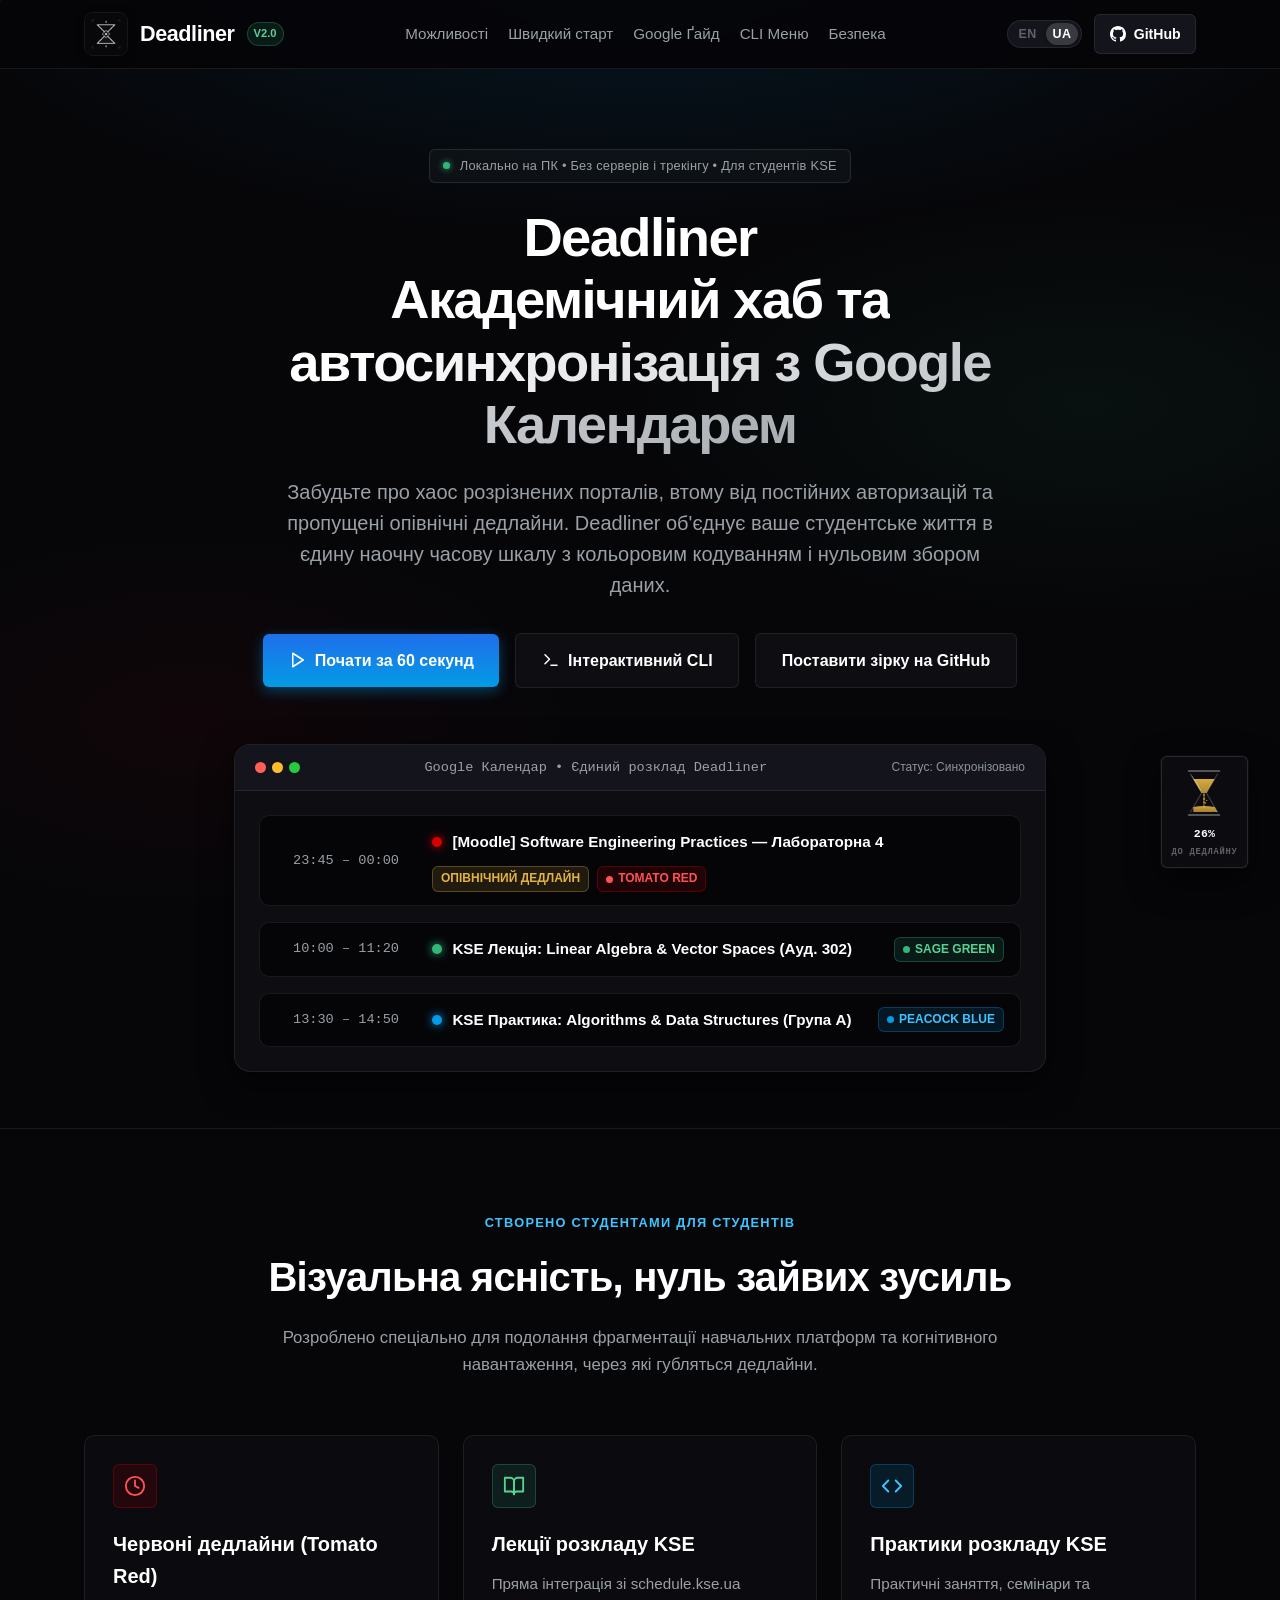
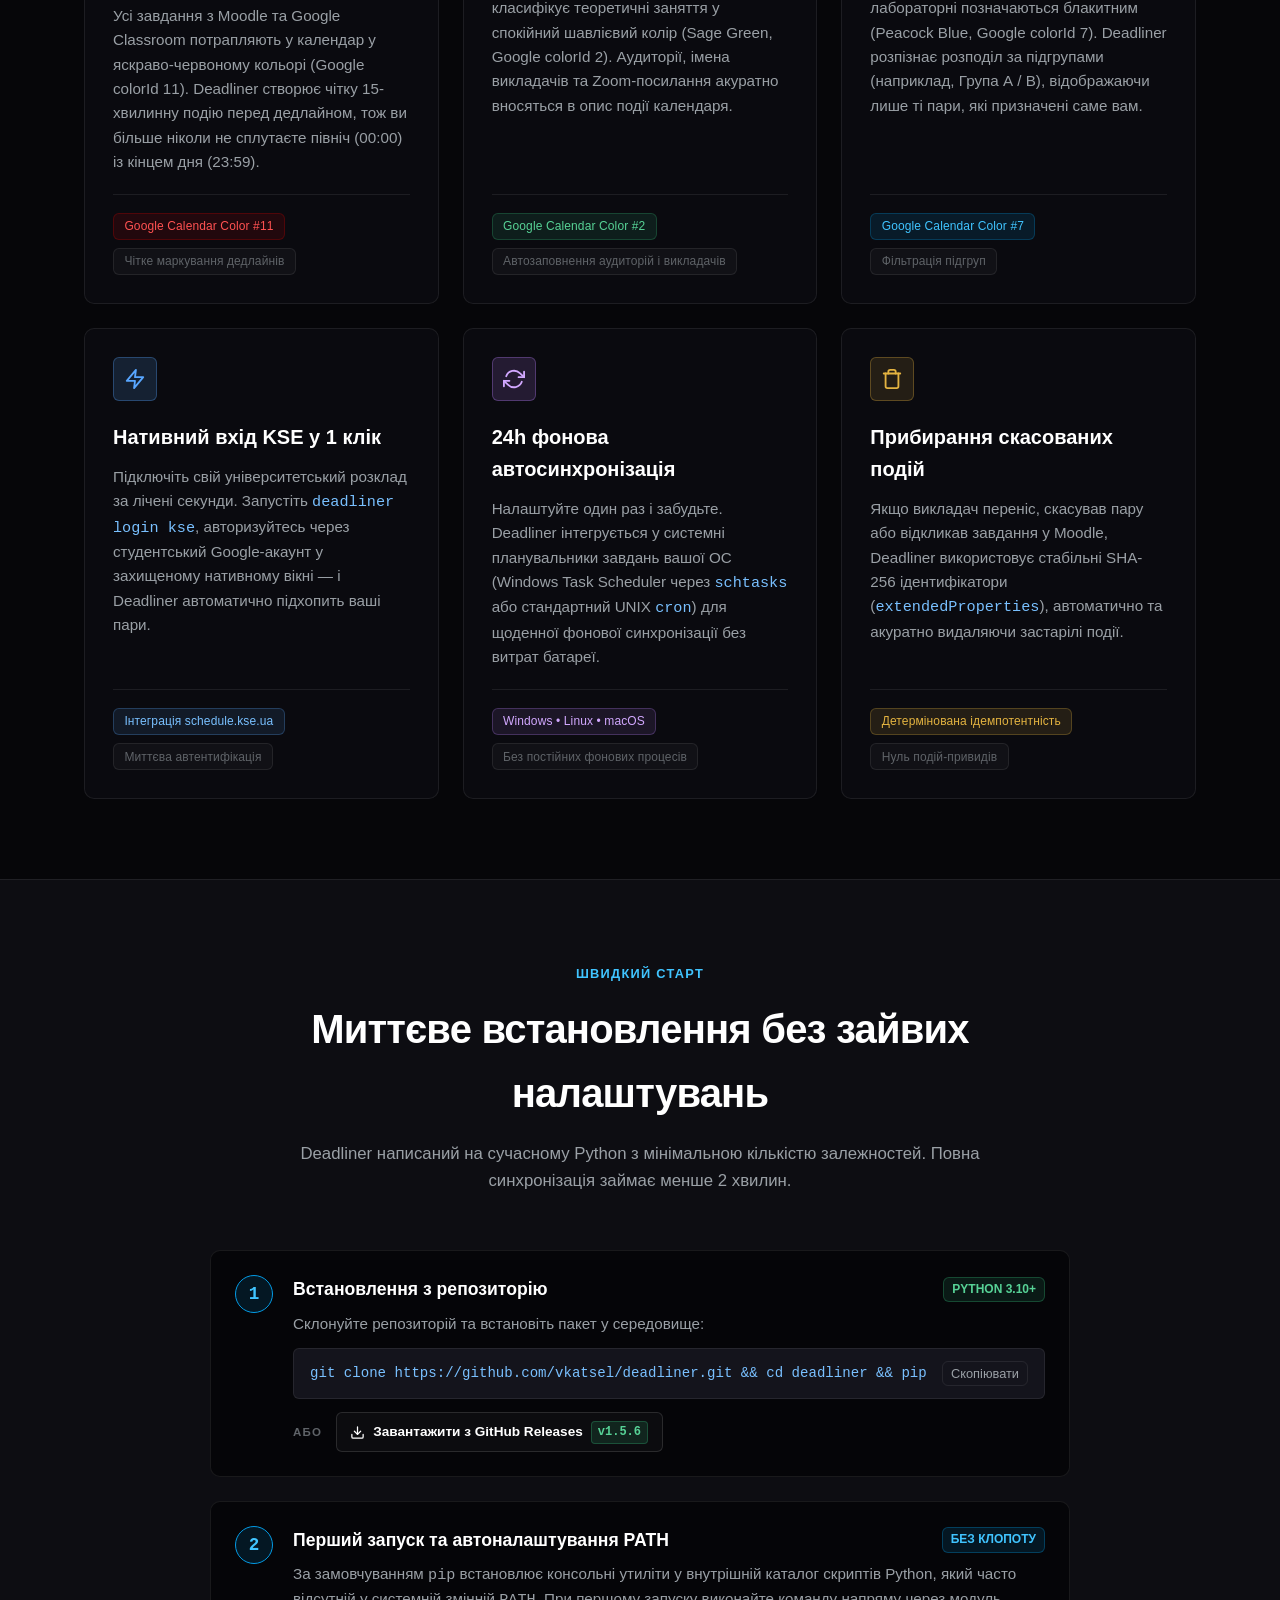
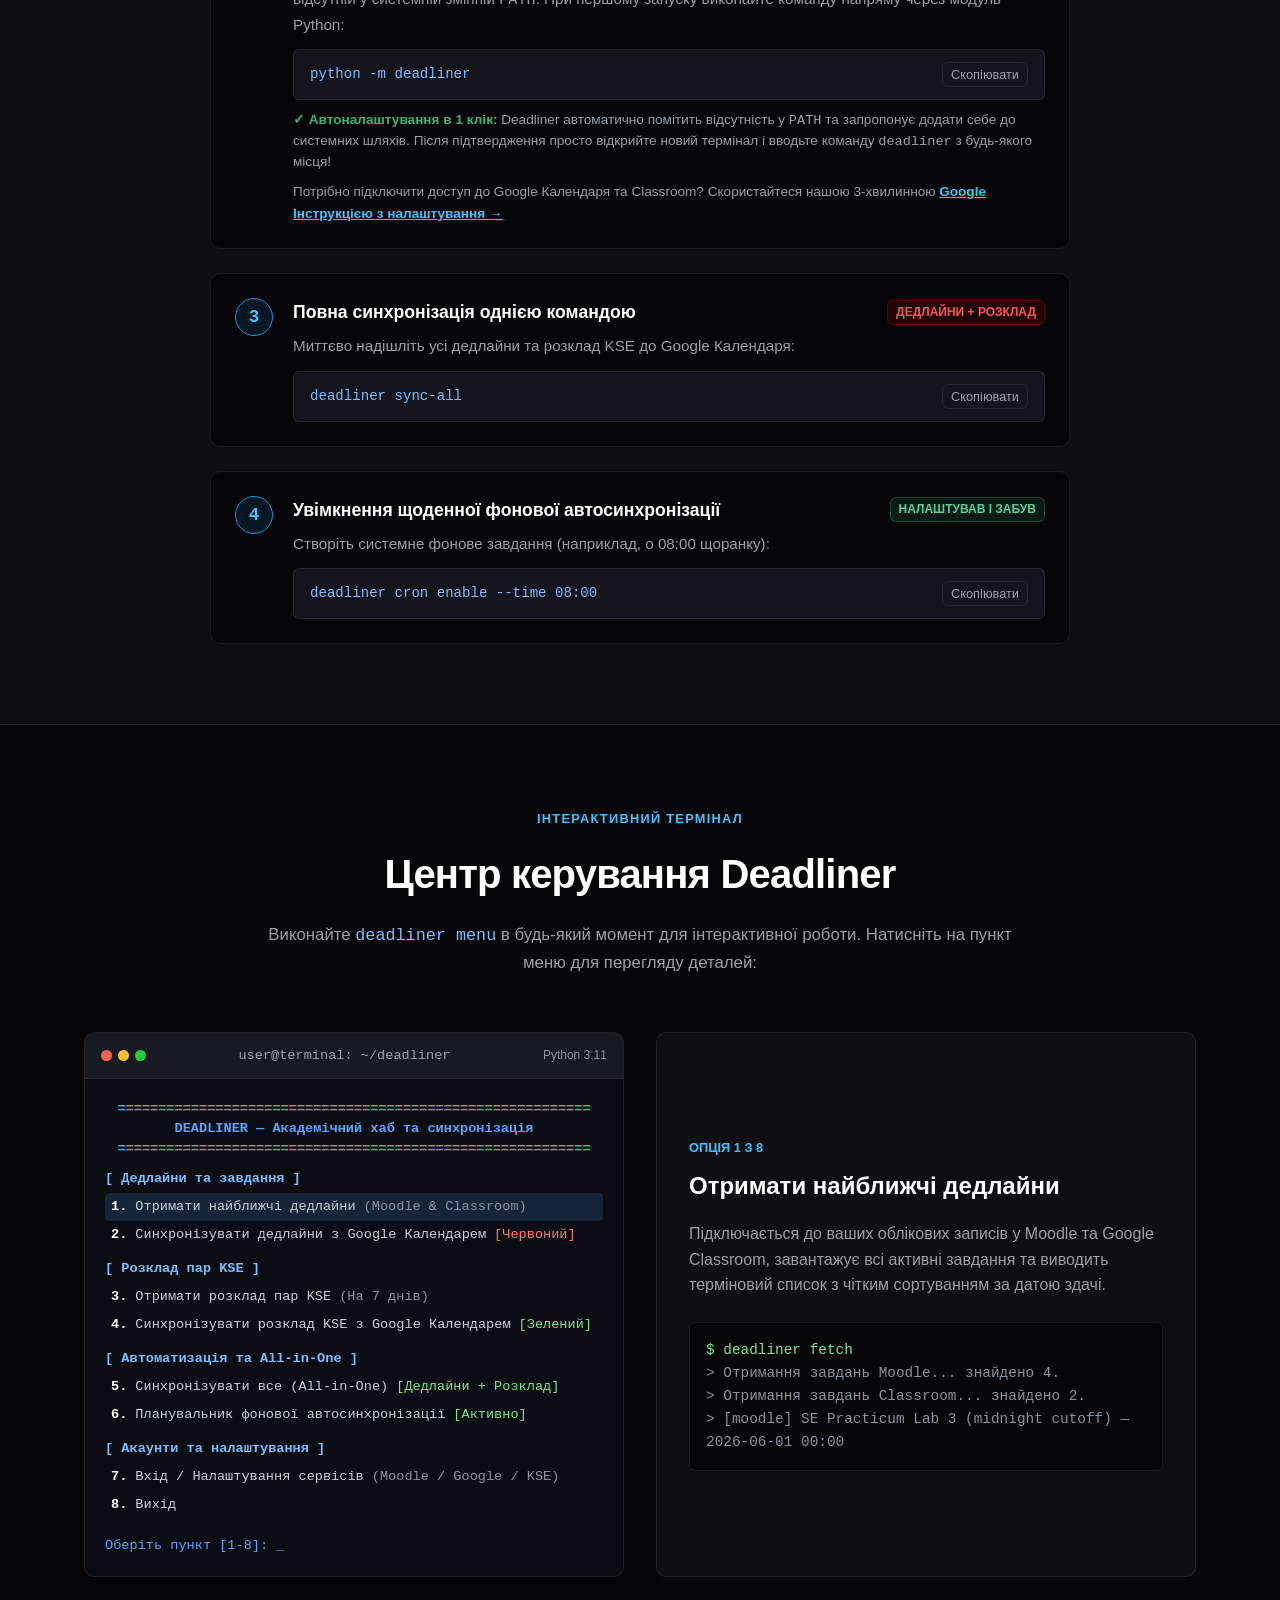
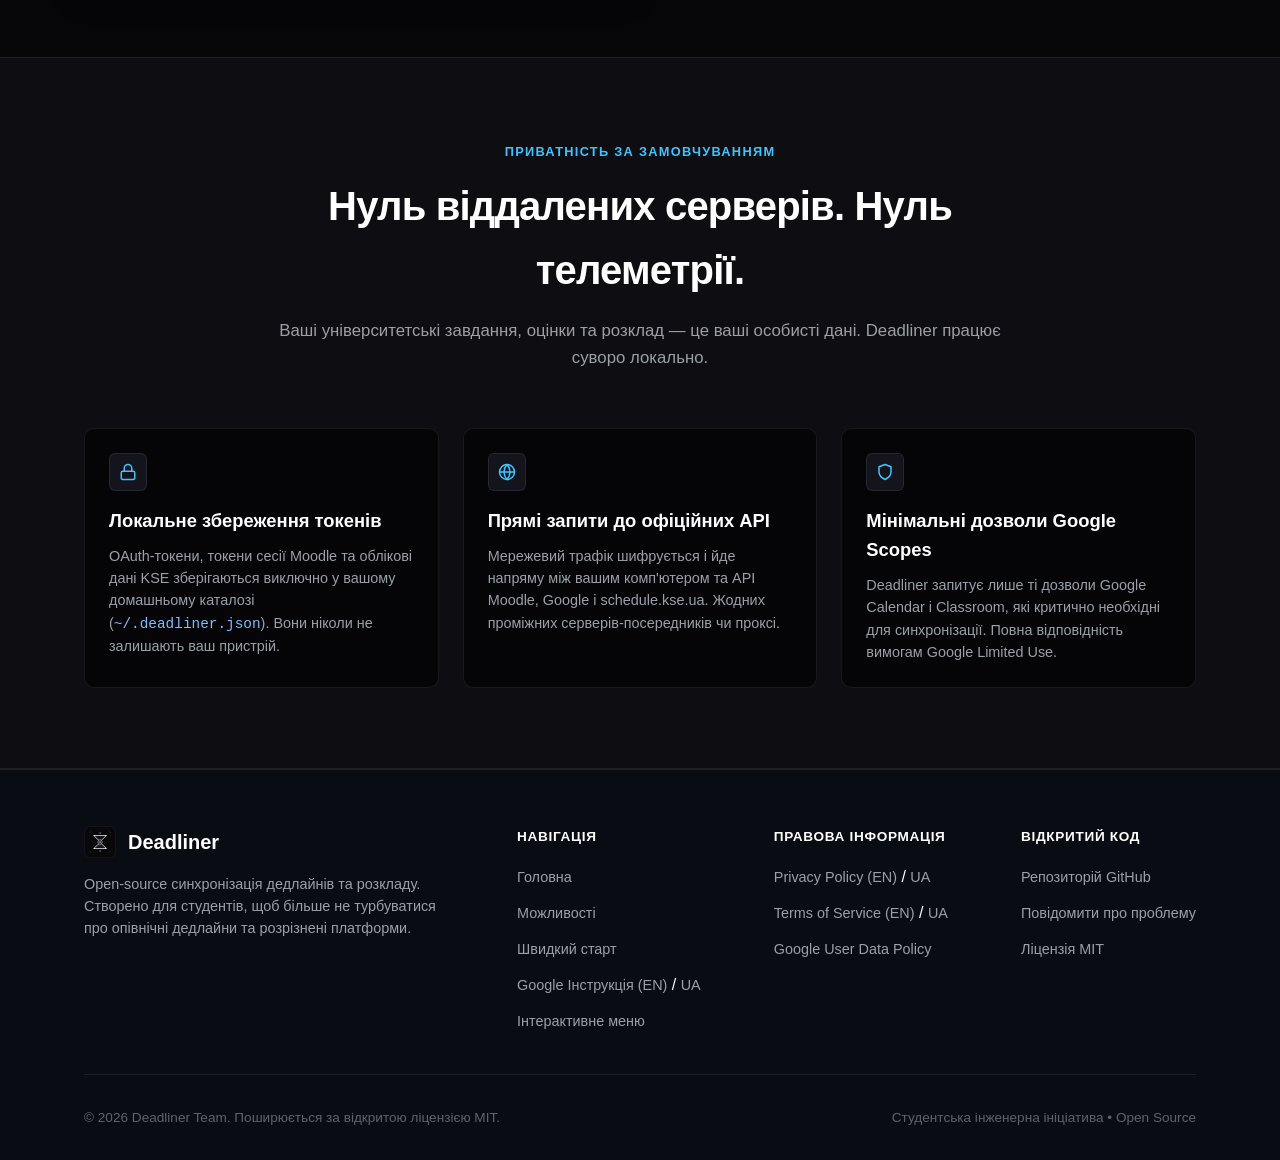
==== commit db1773c8: "feat(web): add kinetic sand & hourglass scroll engine and polish copy" ====
--- a/docs/uk/index.html
+++ b/docs/uk/index.html
@@ -217,7 +217,7 @@
             </div>
             <h3 class="feature-title">Нативний вхід KSE у 1 клік</h3>
             <p class="feature-desc">
-              Жодних пошуків у консолі розробника браузера чи ручного копіювання JSON. Запустіть <code style="color: #79c0ff;">deadliner login kse</code>, авторизуйтесь у нативному безпечному вікні — і Deadliner автоматично підхопить та збереже ваші сесійні дані.
+              Підключіть свій університетський розклад за лічені секунди. Запустіть <code style="color: #79c0ff;">deadliner login kse</code>, авторизуйтесь через студентський Google-акаунт у захищеному нативному вікні — і Deadliner автоматично підхопить ваші пари.
             </p>
             <div class="feature-meta">
               <span>Інтеграція schedule.kse.ua</span>
@@ -658,5 +658,7 @@
       });
     }
   </script>
+  <!-- Interactive Kinetic Sand & Hourglass Animation Engine -->
+  <script src="../assets/sand_timer.js" defer></script>
 </body>
 </html>
--- a/docs/assets/style.css
+++ b/docs/assets/style.css
@@ -510,7 +510,7 @@
 
 .features-grid {
   display: grid;
-  grid-template-columns: repeat(auto-fit, minmax(320px, 1fr));
+  grid-template-columns: repeat(auto-fit, minmax(min(100%, 300px), 1fr));
   gap: 1.5rem;
 }
 
@@ -627,18 +627,68 @@
   color: var(--text-secondary);
   font-size: 0.95rem;
   line-height: 1.6;
-  margin-bottom: 1rem;
+  margin-bottom: 1.25rem;
 }
 
 .feature-meta {
   margin-top: auto;
-  padding-top: 1rem;
-  border-top: 1px solid var(--border-color);
-  font-size: 0.85rem;
+  padding-top: 1.1rem;
+  border-top: 1px solid rgba(255, 255, 255, 0.08);
+  display: flex;
+  flex-wrap: wrap;
+  align-items: center;
+  gap: 0.5rem;
+}
+
+.feature-meta span {
+  display: inline-flex;
+  align-items: center;
+  font-size: 0.75rem;
+  font-weight: 500;
+  line-height: 1.35;
+  padding: 0.28rem 0.65rem;
+  border-radius: var(--radius-sm);
+  background: rgba(255, 255, 255, 0.03);
+  border: 1px solid rgba(255, 255, 255, 0.08);
   color: var(--text-muted);
-  display: flex;
-  align-items: center;
-  justify-content: space-between;
+  letter-spacing: 0.01em;
+}
+
+/* Category Accent Badges in Feature Meta */
+.card-tomato .feature-meta span:first-child {
+  color: var(--color-tomato-light);
+  background: var(--color-tomato-bg);
+  border-color: rgba(213, 0, 0, 0.25);
+}
+
+.card-sage .feature-meta span:first-child {
+  color: var(--color-sage-light);
+  background: var(--color-sage-bg);
+  border-color: rgba(51, 182, 121, 0.25);
+}
+
+.card-peacock .feature-meta span:first-child {
+  color: var(--color-peacock-light);
+  background: var(--color-peacock-bg);
+  border-color: rgba(3, 155, 229, 0.25);
+}
+
+.card-cyan .feature-meta span:first-child {
+  color: #79c0ff;
+  background: rgba(88, 166, 255, 0.1);
+  border-color: rgba(88, 166, 255, 0.25);
+}
+
+.card-purple .feature-meta span:first-child {
+  color: #d2a8ff;
+  background: rgba(187, 128, 255, 0.1);
+  border-color: rgba(187, 128, 255, 0.25);
+}
+
+.card-amber .feature-meta span:first-child {
+  color: var(--color-warning);
+  background: var(--color-warning-bg);
+  border-color: rgba(227, 179, 65, 0.25);
 }
 
 /* Quickstart Section */
@@ -1230,6 +1280,12 @@
 }
 
 @media (max-width: 520px) {
+  .features-grid {
+    grid-template-columns: 1fr;
+  }
+  .feature-card {
+    padding: 1.25rem;
+  }
   .btn-github span {
     display: none;
   }
@@ -1246,3 +1302,134 @@
     min-height: 60px;
   }
 }
+
+/* ==========================================================================
+   Hourglass & Kinetic Sand Particle Engine Styles
+   ========================================================================== */
+
+.ambient-sand-canvas {
+  position: fixed;
+  top: 0;
+  left: 0;
+  width: 100vw;
+  height: 100vh;
+  pointer-events: none;
+  z-index: 1;
+  opacity: 0.85;
+}
+
+.hourglass-hud {
+  position: fixed;
+  bottom: 2rem;
+  right: 2rem;
+  z-index: 90;
+  display: flex;
+  flex-direction: column;
+  align-items: center;
+  gap: 0.35rem;
+  padding: 0.65rem 0.6rem 0.5rem;
+  background: rgba(13, 13, 18, 0.85);
+  border: 1px solid rgba(255, 255, 255, 0.12);
+  border-radius: var(--radius-sm);
+  backdrop-filter: blur(16px);
+  box-shadow: 0 12px 32px rgba(0, 0, 0, 0.7), 0 0 0 1px rgba(255, 255, 255, 0.04);
+  cursor: pointer;
+  transition: transform 0.25s cubic-bezier(0.16, 1, 0.3, 1), border-color 0.25s, box-shadow 0.25s;
+  user-select: none;
+  outline: none;
+}
+
+.hourglass-hud:hover,
+.hourglass-hud:focus-visible {
+  border-color: rgba(227, 179, 65, 0.4);
+  box-shadow: 0 16px 36px rgba(0, 0, 0, 0.8), 0 0 16px rgba(227, 179, 65, 0.2);
+  transform: translateY(-2px);
+}
+
+.hourglass-hud.deadline-urgent {
+  border-color: rgba(255, 82, 82, 0.5);
+  box-shadow: 0 16px 36px rgba(0, 0, 0, 0.8), 0 0 20px rgba(255, 82, 82, 0.3);
+}
+
+.hourglass-canvas-wrap {
+  display: flex;
+  align-items: center;
+  justify-content: center;
+  transition: transform 0.6s cubic-bezier(0.34, 1.56, 0.64, 1);
+  transform-origin: center center;
+}
+
+.hourglass-hud.flipping .hourglass-canvas-wrap {
+  transform: rotate(180deg) scale(1.08);
+}
+
+.hourglass-telemetry {
+  display: flex;
+  flex-direction: column;
+  align-items: center;
+  gap: 0.1rem;
+}
+
+.hud-pct {
+  font-family: var(--font-mono);
+  font-size: 0.72rem;
+  font-weight: 700;
+  letter-spacing: 0.02em;
+  color: var(--text-primary);
+  transition: color 0.25s;
+}
+
+.hourglass-hud.deadline-urgent .hud-pct {
+  color: #ff5252;
+  animation: pulse-urgent 1.2s infinite;
+}
+
+.hud-sub {
+  font-family: var(--font-mono);
+  font-size: 0.55rem;
+  font-weight: 600;
+  text-transform: uppercase;
+  letter-spacing: 0.08em;
+  color: var(--text-muted);
+}
+
+.hud-tooltip-card {
+  position: absolute;
+  right: calc(100% + 0.75rem);
+  top: 50%;
+  transform: translateY(-50%) translateX(6px);
+  background: rgba(13, 13, 18, 0.95);
+  border: 1px solid rgba(255, 255, 255, 0.14);
+  border-radius: var(--radius-sm);
+  padding: 0.35rem 0.65rem;
+  font-size: 0.72rem;
+  font-weight: 500;
+  white-space: nowrap;
+  color: var(--text-secondary);
+  pointer-events: none;
+  opacity: 0;
+  transition: opacity 0.2s, transform 0.2s;
+  box-shadow: 0 8px 24px rgba(0, 0, 0, 0.6);
+}
+
+.hourglass-hud:hover .hud-tooltip-card,
+.hourglass-hud:focus-visible .hud-tooltip-card {
+  opacity: 1;
+  transform: translateY(-50%) translateX(0);
+}
+
+@keyframes pulse-urgent {
+  0%, 100% { opacity: 1; }
+  50% { opacity: 0.6; }
+}
+
+@media (max-width: 600px) {
+  .hourglass-hud {
+    bottom: 1.25rem;
+    right: 1.25rem;
+    padding: 0.5rem 0.45rem 0.4rem;
+  }
+  .hud-tooltip-card {
+    display: none;
+  }
+}
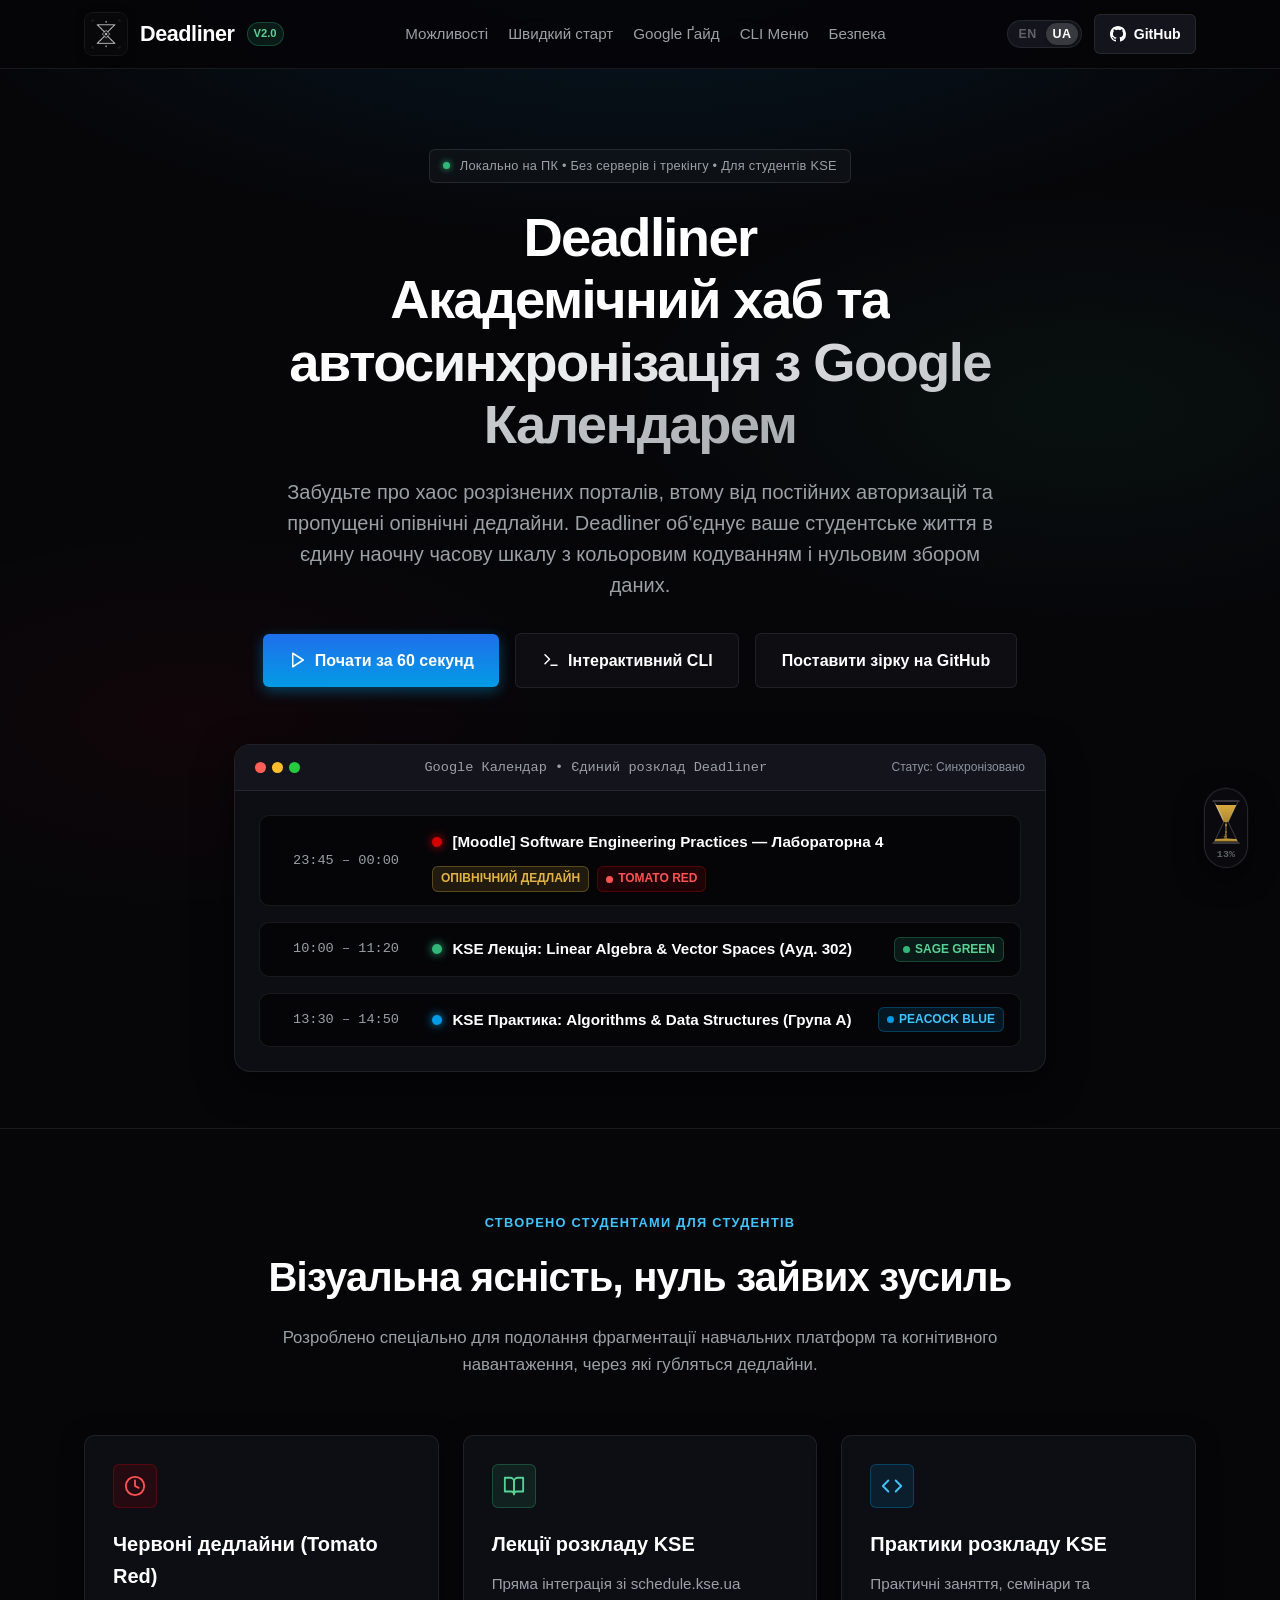
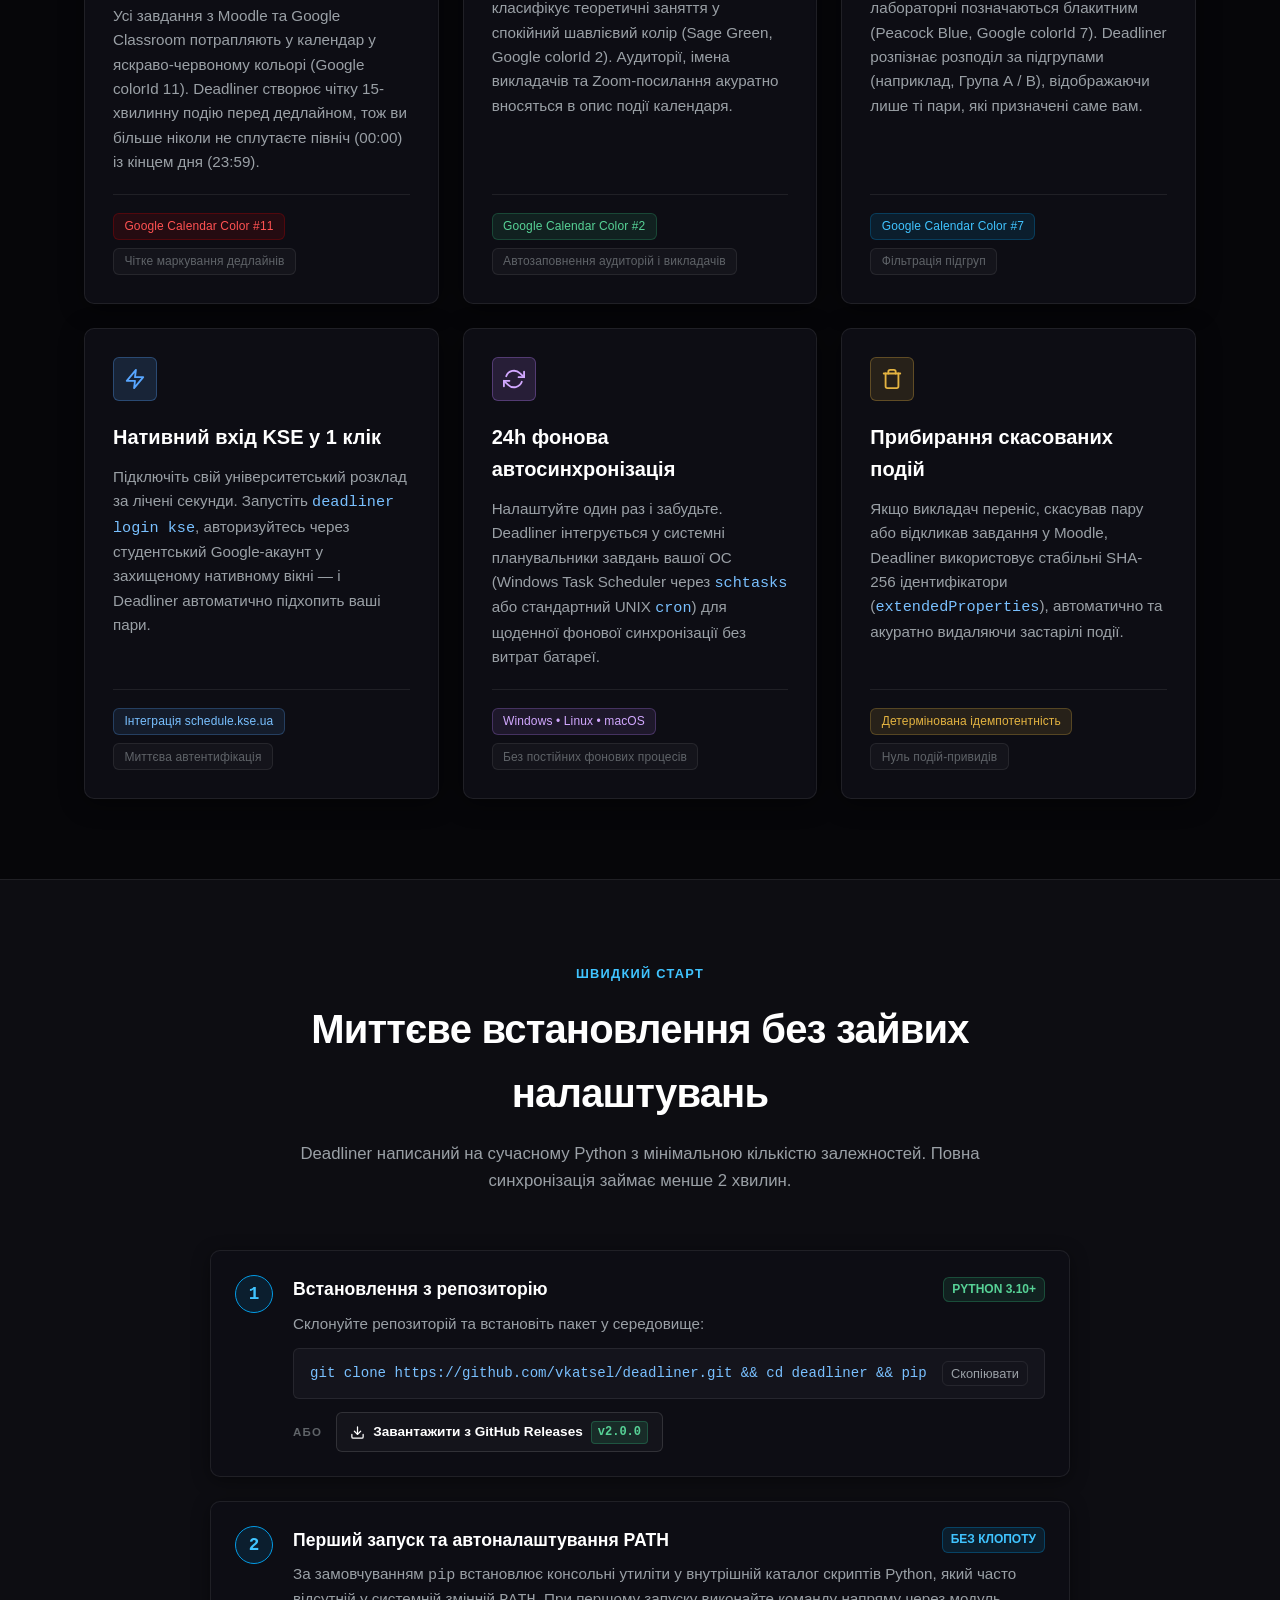
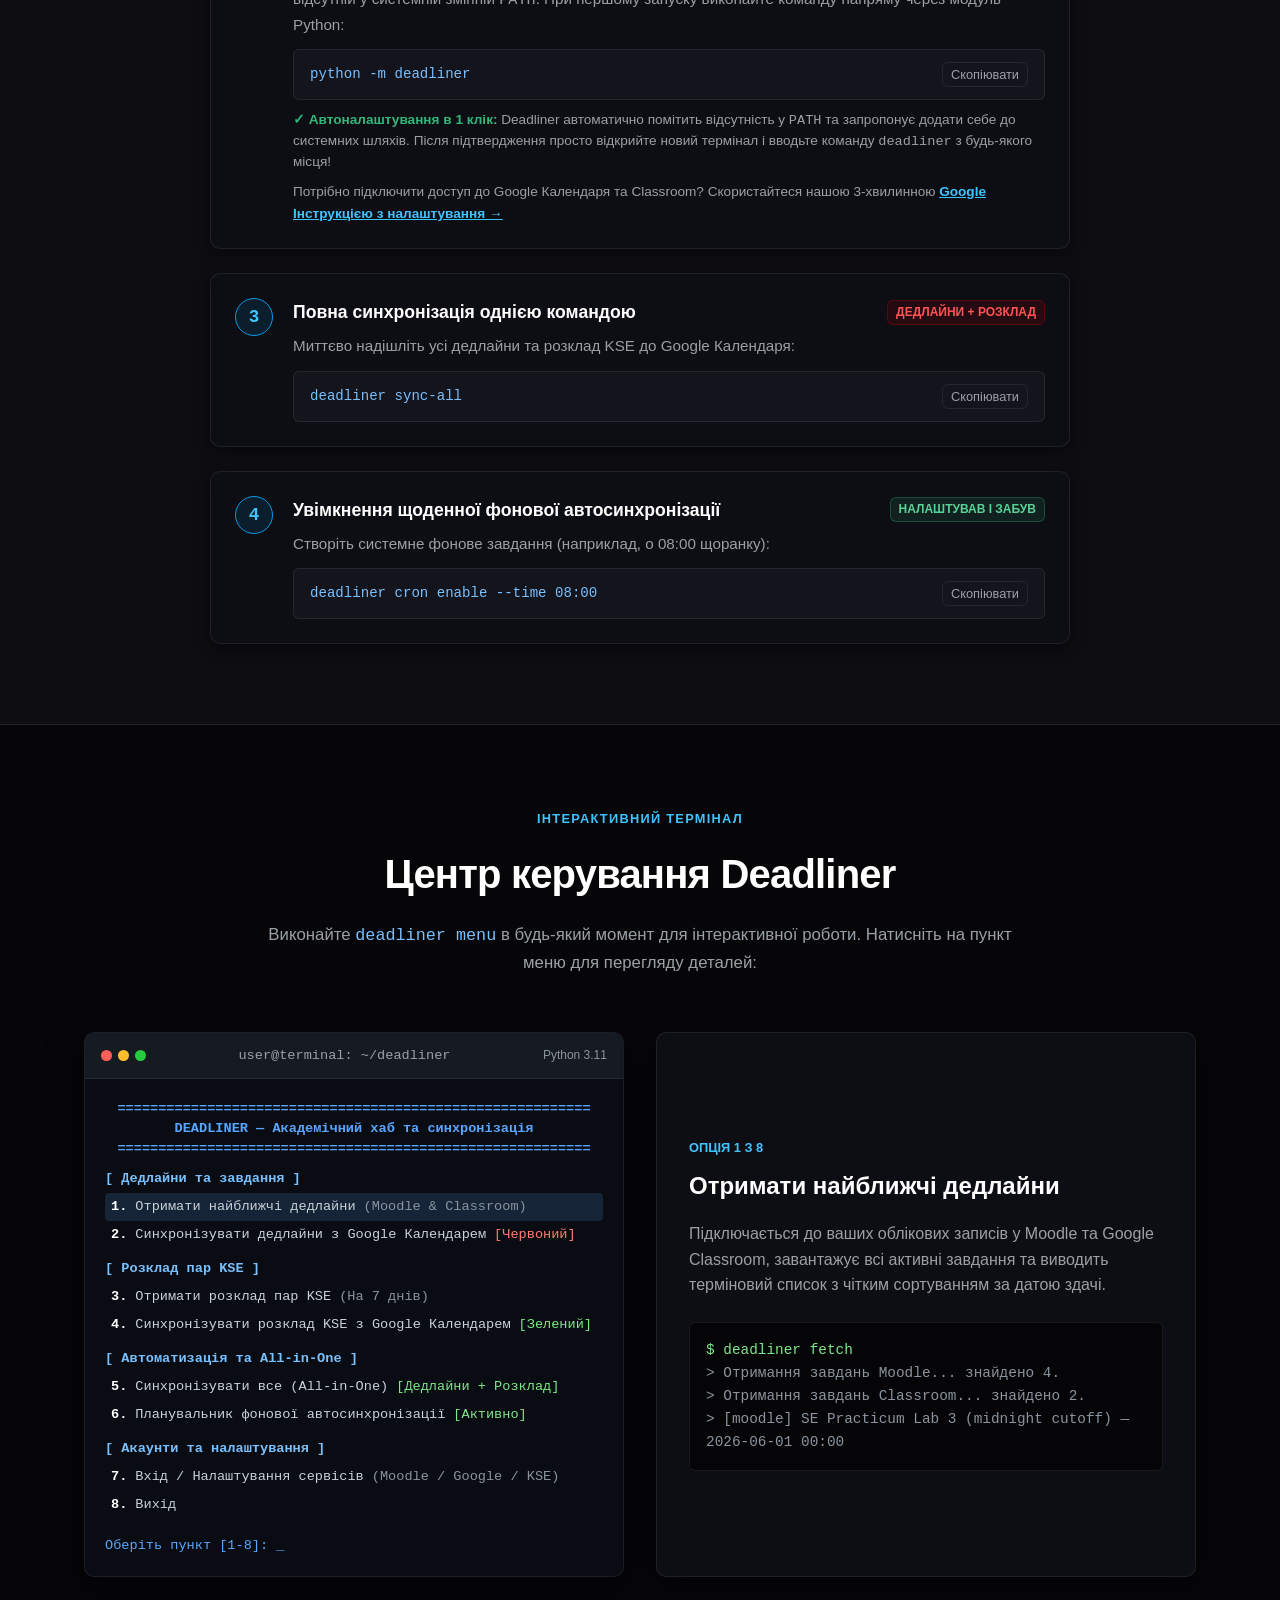
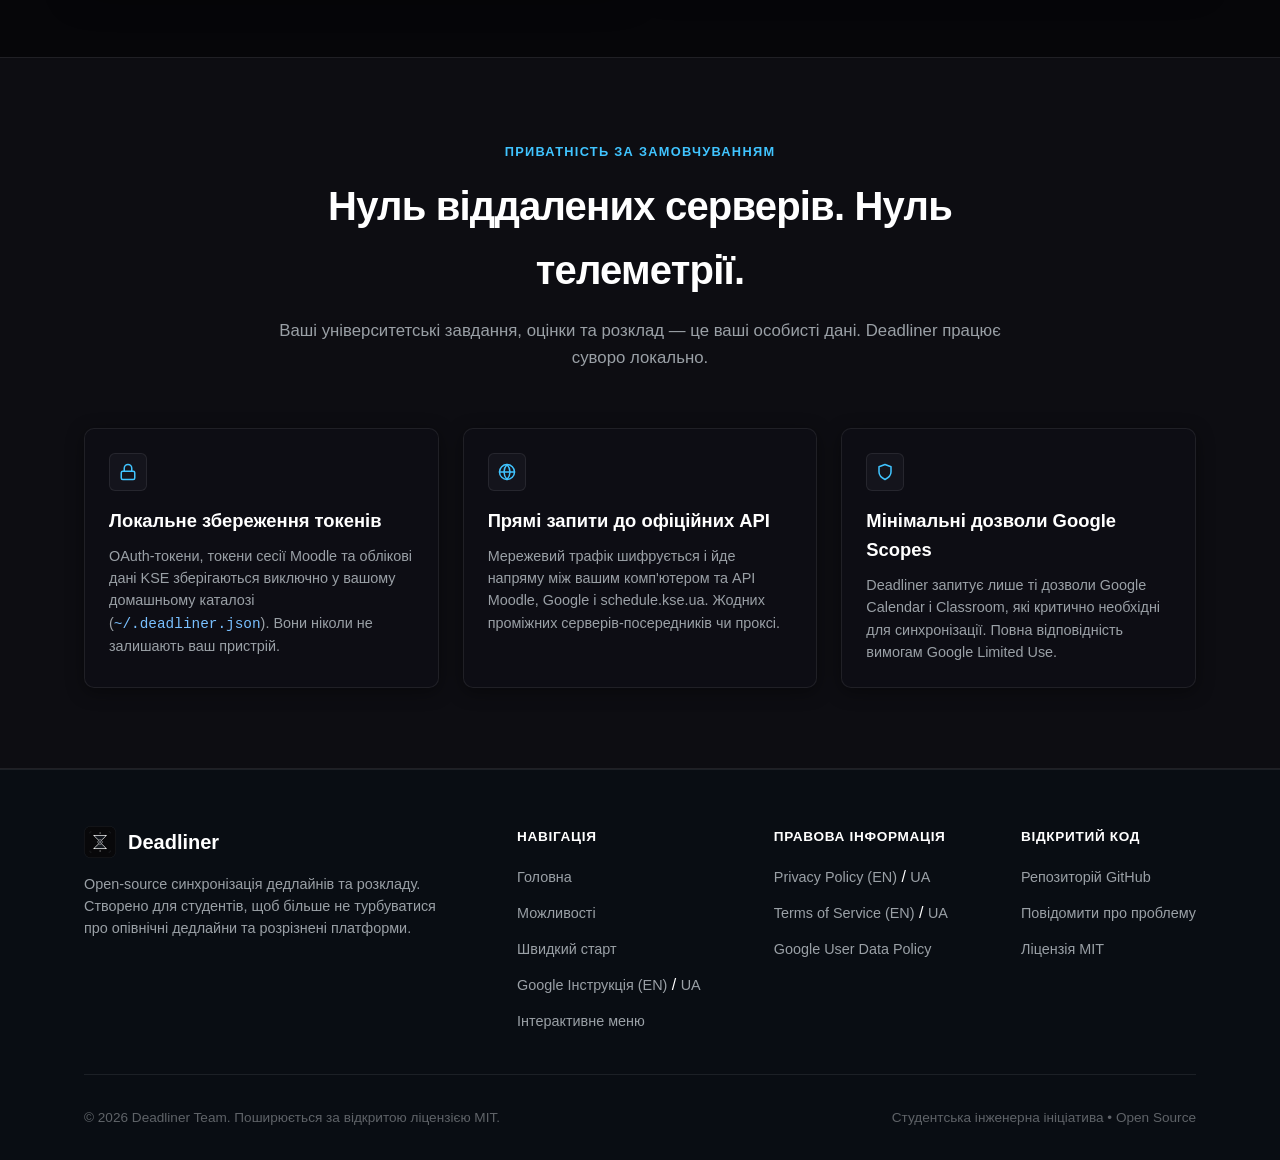
==== commit 2b401f6a: "chore(release): bump version to 2.0.0 in pyproject.toml and docs" ====
--- a/docs/uk/index.html
+++ b/docs/uk/index.html
@@ -295,7 +295,7 @@
                 <a href="https://github.com/vkatsel/deadliner/releases/latest" class="btn-release" target="_blank" rel="noopener noreferrer">
                   <svg width="15" height="15" viewBox="0 0 24 24" fill="none" stroke="currentColor" stroke-width="2" stroke-linecap="round" stroke-linejoin="round"><path d="M21 15v4a2 2 0 0 1-2 2H5a2 2 0 0 1-2-2v-4"></path><polyline points="7 10 12 15 17 10"></polyline><line x1="12" y1="15" x2="12" y2="3"></line></svg>
                   <span>Завантажити з GitHub Releases</span>
-                  <span class="release-tag-badge">v1.5.6</span>
+                  <span class="release-tag-badge">v2.0.0</span>
                 </a>
               </div>
             </div>
--- a/docs/assets/style.css
+++ b/docs/assets/style.css
@@ -333,13 +333,15 @@
 
 /* Hero Live Preview Card */
 .hero-preview {
-  background: var(--bg-secondary);
+  background: #0d0d14;
   border: 1px solid var(--border-color);
   border-radius: var(--radius-lg);
-  box-shadow: var(--shadow);
+  box-shadow: 0 12px 36px rgba(0, 0, 0, 0.6);
   overflow: hidden;
   max-width: 900px;
   margin: 0 auto;
+  position: relative;
+  z-index: 2;
 }
 
 .preview-topbar {
@@ -515,15 +517,16 @@
 }
 
 .feature-card {
-  background: rgba(13, 13, 18, 0.75);
+  background: #0d0d14;
   border: 1px solid rgba(255, 255, 255, 0.08);
   border-radius: var(--radius-md);
   padding: 1.75rem;
   position: relative;
+  z-index: 2;
   transition: var(--transition);
   display: flex;
   flex-direction: column;
-  backdrop-filter: blur(12px);
+  box-shadow: 0 4px 24px rgba(0, 0, 0, 0.45);
 }
 
 .feature-card:hover {
@@ -711,10 +714,13 @@
   display: flex;
   gap: 1.25rem;
   align-items: flex-start;
-  background: var(--bg-primary);
+  background: #0d0d14;
   border: 1px solid var(--border-color);
   border-radius: var(--radius-md);
   padding: 1.5rem;
+  position: relative;
+  z-index: 2;
+  box-shadow: 0 4px 18px rgba(0, 0, 0, 0.4);
   transition: var(--transition);
 }
 
@@ -872,9 +878,11 @@
   border: 1px solid var(--border-color);
   border-radius: var(--radius-md);
   overflow: hidden;
-  box-shadow: var(--shadow);
+  box-shadow: 0 12px 36px rgba(0, 0, 0, 0.6);
   display: flex;
   flex-direction: column;
+  position: relative;
+  z-index: 2;
 }
 
 .terminal-header {
@@ -945,13 +953,16 @@
 }
 
 .menu-inspector {
-  background: var(--bg-secondary);
+  background: #0d0d14;
   border: 1px solid var(--border-color);
   border-radius: var(--radius-md);
   padding: 2rem;
   display: flex;
   flex-direction: column;
   justify-content: center;
+  position: relative;
+  z-index: 2;
+  box-shadow: 0 8px 30px rgba(0, 0, 0, 0.5);
 }
 
 .inspector-tag {
@@ -1001,10 +1012,13 @@
 }
 
 .security-card {
-  background: var(--bg-primary);
+  background: #0d0d14;
   border: 1px solid var(--border-color);
   border-radius: var(--radius-md);
   padding: 1.5rem;
+  position: relative;
+  z-index: 2;
+  box-shadow: 0 4px 18px rgba(0, 0, 0, 0.4);
 }
 
 .security-card h3 {
@@ -1326,13 +1340,16 @@
   display: flex;
   flex-direction: column;
   align-items: center;
-  gap: 0.35rem;
-  padding: 0.65rem 0.6rem 0.5rem;
-  background: rgba(13, 13, 18, 0.85);
+  justify-content: center;
+  gap: 0.2rem;
+  width: 44px;
+  height: 80px;
+  padding: 0.4rem 0.35rem 0.35rem;
+  background: rgba(11, 11, 17, 0.82);
   border: 1px solid rgba(255, 255, 255, 0.12);
-  border-radius: var(--radius-sm);
-  backdrop-filter: blur(16px);
-  box-shadow: 0 12px 32px rgba(0, 0, 0, 0.7), 0 0 0 1px rgba(255, 255, 255, 0.04);
+  border-radius: 999px;
+  backdrop-filter: blur(20px);
+  box-shadow: 0 10px 28px rgba(0, 0, 0, 0.65), 0 0 0 1px rgba(255, 255, 255, 0.04);
   cursor: pointer;
   transition: transform 0.25s cubic-bezier(0.16, 1, 0.3, 1), border-color 0.25s, box-shadow 0.25s;
   user-select: none;
@@ -1341,14 +1358,13 @@
 
 .hourglass-hud:hover,
 .hourglass-hud:focus-visible {
-  border-color: rgba(227, 179, 65, 0.4);
-  box-shadow: 0 16px 36px rgba(0, 0, 0, 0.8), 0 0 16px rgba(227, 179, 65, 0.2);
-  transform: translateY(-2px);
+  border-color: rgba(227, 179, 65, 0.45);
+  box-shadow: 0 14px 36px rgba(0, 0, 0, 0.75), 0 0 16px rgba(227, 179, 65, 0.25);
 }
 
 .hourglass-hud.deadline-urgent {
-  border-color: rgba(255, 82, 82, 0.5);
-  box-shadow: 0 16px 36px rgba(0, 0, 0, 0.8), 0 0 20px rgba(255, 82, 82, 0.3);
+  border-color: rgba(255, 82, 82, 0.55);
+  box-shadow: 0 14px 36px rgba(0, 0, 0, 0.8), 0 0 20px rgba(255, 82, 82, 0.35);
 }
 
 .hourglass-canvas-wrap {
@@ -1363,19 +1379,13 @@
   transform: rotate(180deg) scale(1.08);
 }
 
-.hourglass-telemetry {
-  display: flex;
-  flex-direction: column;
-  align-items: center;
-  gap: 0.1rem;
-}
-
 .hud-pct {
   font-family: var(--font-mono);
-  font-size: 0.72rem;
+  font-size: 0.62rem;
   font-weight: 700;
+  line-height: 1;
   letter-spacing: 0.02em;
-  color: var(--text-primary);
+  color: var(--text-muted);
   transition: color 0.25s;
 }
 
@@ -1384,21 +1394,12 @@
   animation: pulse-urgent 1.2s infinite;
 }
 
-.hud-sub {
-  font-family: var(--font-mono);
-  font-size: 0.55rem;
-  font-weight: 600;
-  text-transform: uppercase;
-  letter-spacing: 0.08em;
-  color: var(--text-muted);
-}
-
 .hud-tooltip-card {
   position: absolute;
-  right: calc(100% + 0.75rem);
+  right: calc(100% + 0.85rem);
   top: 50%;
   transform: translateY(-50%) translateX(6px);
-  background: rgba(13, 13, 18, 0.95);
+  background: rgba(11, 11, 17, 0.95);
   border: 1px solid rgba(255, 255, 255, 0.14);
   border-radius: var(--radius-sm);
   padding: 0.35rem 0.65rem;
@@ -1427,7 +1428,8 @@
   .hourglass-hud {
     bottom: 1.25rem;
     right: 1.25rem;
-    padding: 0.5rem 0.45rem 0.4rem;
+    width: 38px;
+    height: 72px;
   }
   .hud-tooltip-card {
     display: none;
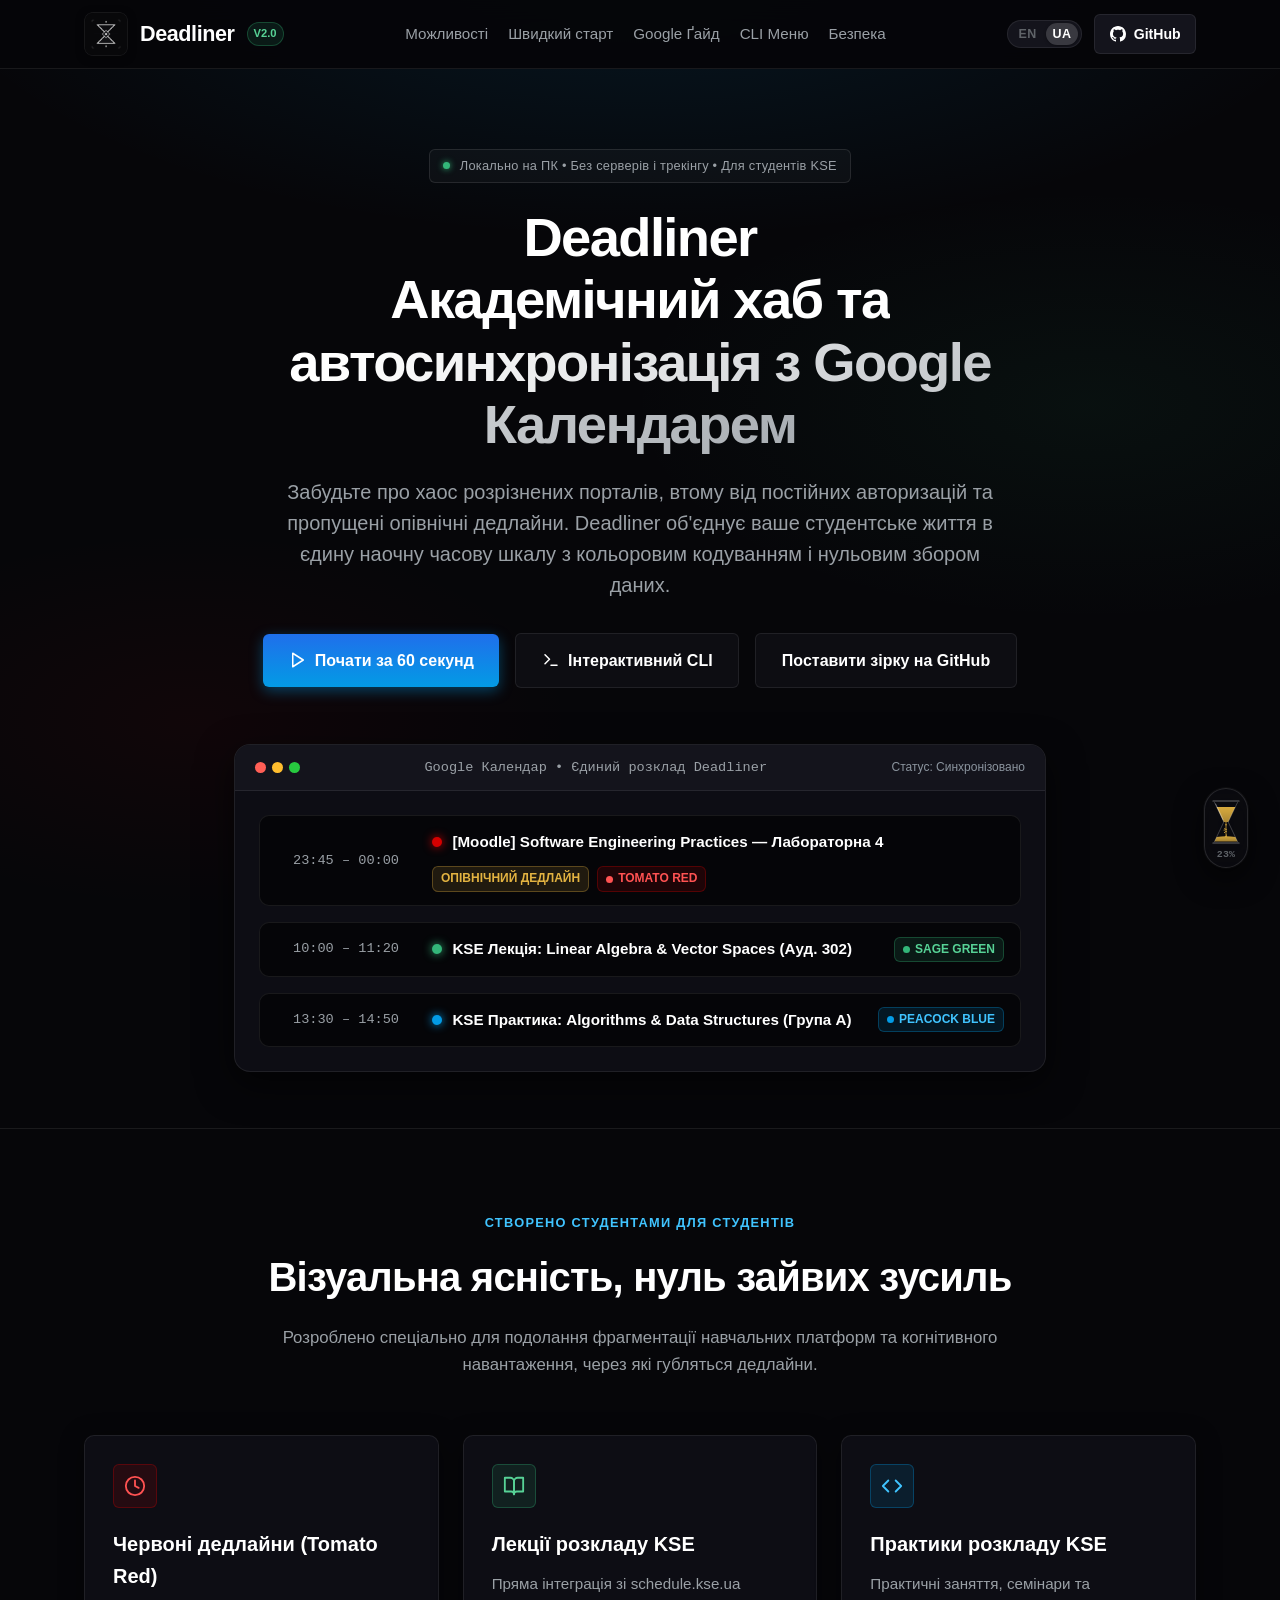
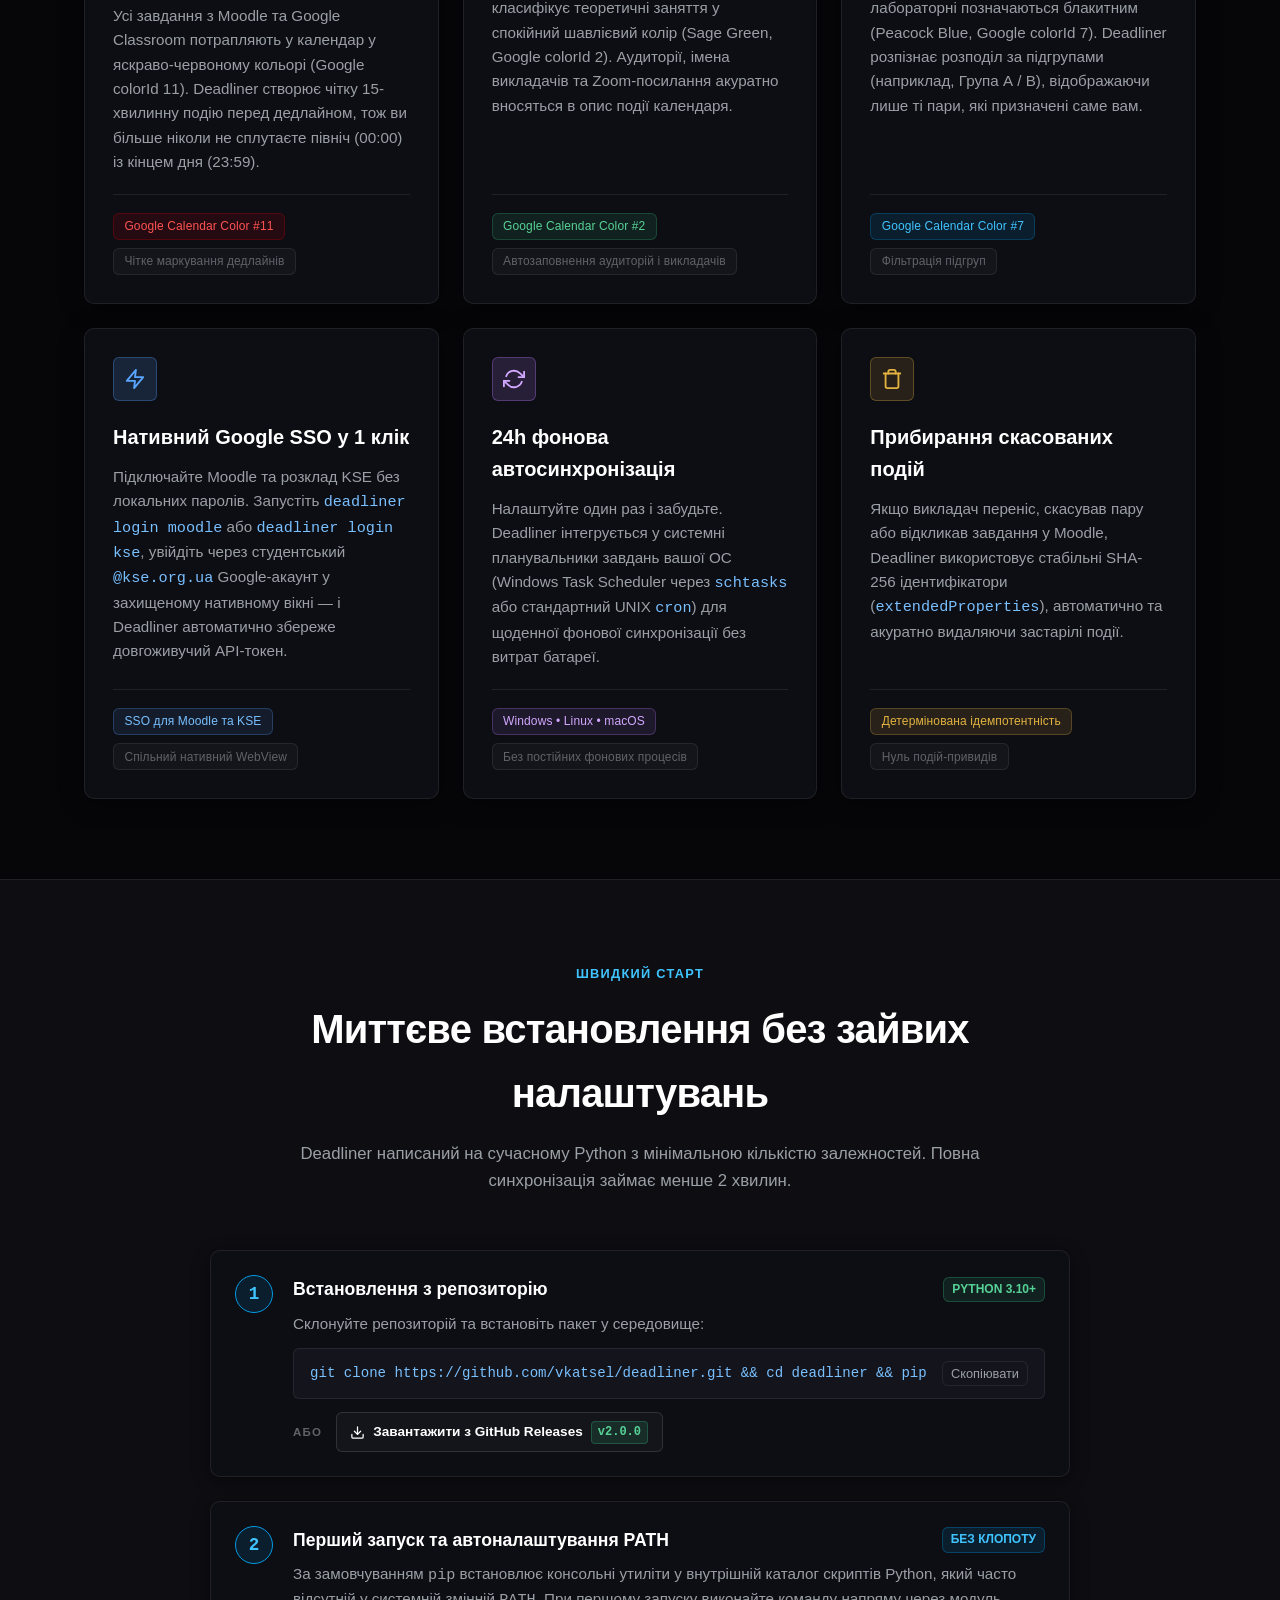
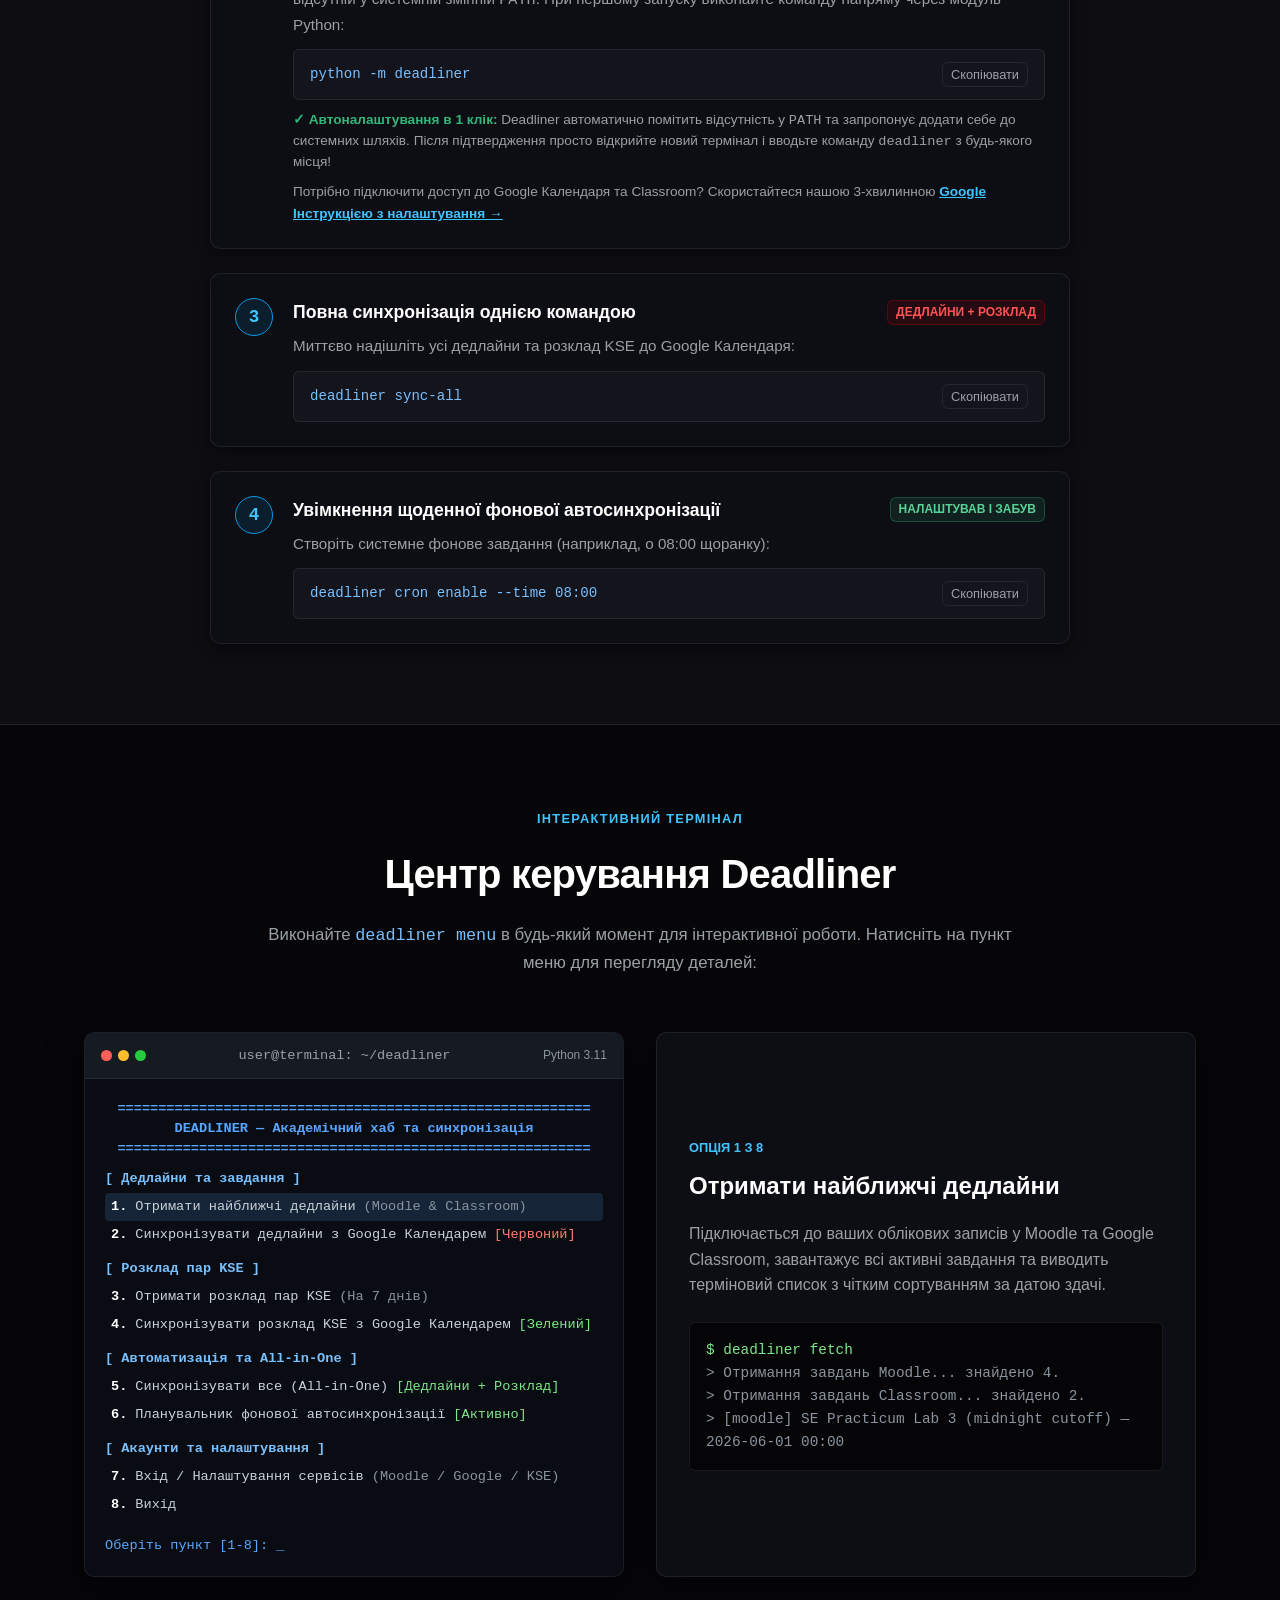
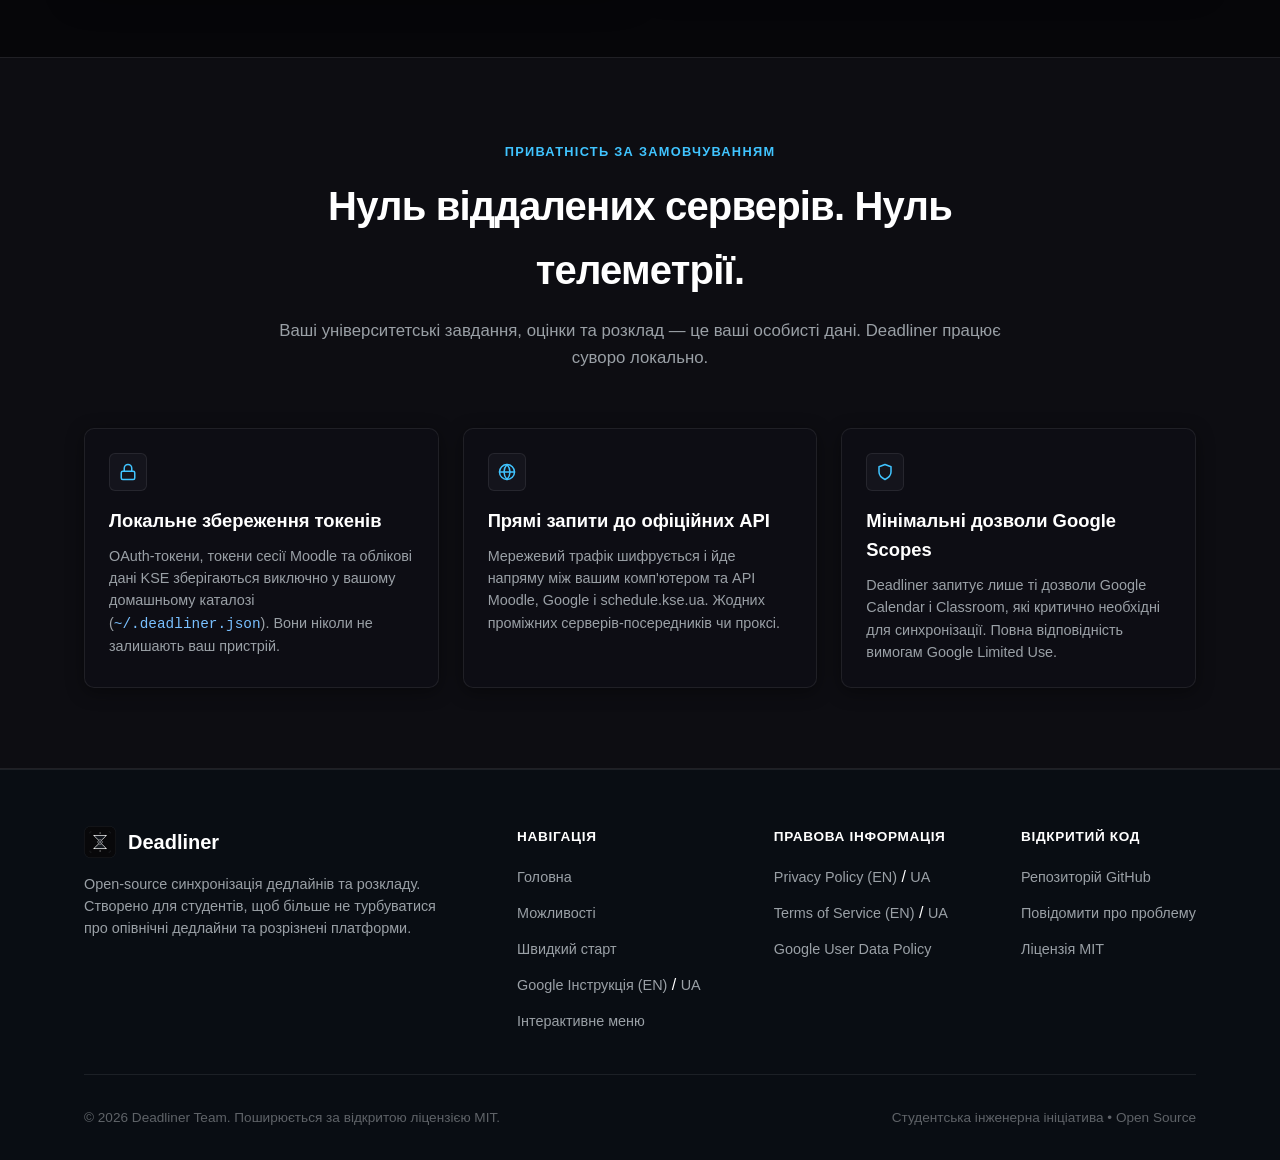
==== commit eb694dc3: "feat(auth): add native PyWebView Google SSO login for Moodle" ====
--- a/docs/uk/index.html
+++ b/docs/uk/index.html
@@ -208,20 +208,20 @@
             </div>
           </article>
 
-          <!-- Feature 4: Native 1-Click KSE Login -->
+          <!-- Feature 4: Native 1-Click Google SSO Login -->
           <article class="feature-card card-cyan">
             <div class="feature-icon-wrap">
               <svg viewBox="0 0 24 24" fill="none" stroke="currentColor" stroke-width="2" stroke-linecap="round" stroke-linejoin="round">
                 <polygon points="13 2 3 14 12 14 11 22 21 10 12 10 13 2"></polygon>
               </svg>
             </div>
-            <h3 class="feature-title">Нативний вхід KSE у 1 клік</h3>
+            <h3 class="feature-title">Нативний Google SSO у 1 клік</h3>
             <p class="feature-desc">
-              Підключіть свій університетський розклад за лічені секунди. Запустіть <code style="color: #79c0ff;">deadliner login kse</code>, авторизуйтесь через студентський Google-акаунт у захищеному нативному вікні — і Deadliner автоматично підхопить ваші пари.
+              Підключайте Moodle та розклад KSE без локальних паролів. Запустіть <code style="color: #79c0ff;">deadliner login moodle</code> або <code style="color: #79c0ff;">deadliner login kse</code>, увійдіть через студентський <code style="color: #79c0ff;">@kse.org.ua</code> Google-акаунт у захищеному нативному вікні — і Deadliner автоматично збереже довгоживучий API-токен.
             </p>
             <div class="feature-meta">
-              <span>Інтеграція schedule.kse.ua</span>
-              <span>Миттєва автентифікація</span>
+              <span>SSO для Moodle та KSE</span>
+              <span>Спільний нативний WebView</span>
             </div>
           </article>
 
@@ -603,8 +603,8 @@
       "7": {
         badge: "ОПЦІЯ 7 З 8",
         title: "Вхід / Налаштування сервісів",
-        desc: "Керування токенами автентифікації: автоматичний нативний вхід для schedule.kse.ua, OAuth-вхід Google Календаря/Classroom у браузері та налаштування Moodle.",
-        cmd: "$ deadliner login kse\n> Відкрито нативне безпечне вікно schedule.kse.ua\n> Google SSO успішно пройдено\n> Токен виявлено! Дані збережено в ~/.deadliner.json."
+        desc: "Керування токенами автентифікації: нативний Google SSO WebView для Moodle (teaching.kse.org.ua) і розкладу KSE (schedule.kse.ua), а також OAuth-вхід для Google Календаря та Classroom.",
+        cmd: "$ deadliner login moodle\n> Відкрито нативне безпечне вікно teaching.kse.org.ua\n> Google SSO успішно пройдено\n> Токен Moodle перевірено! Збережено в ~/.deadliner.json."
       },
       "8": {
         badge: "ОПЦІЯ 8 З 8",
